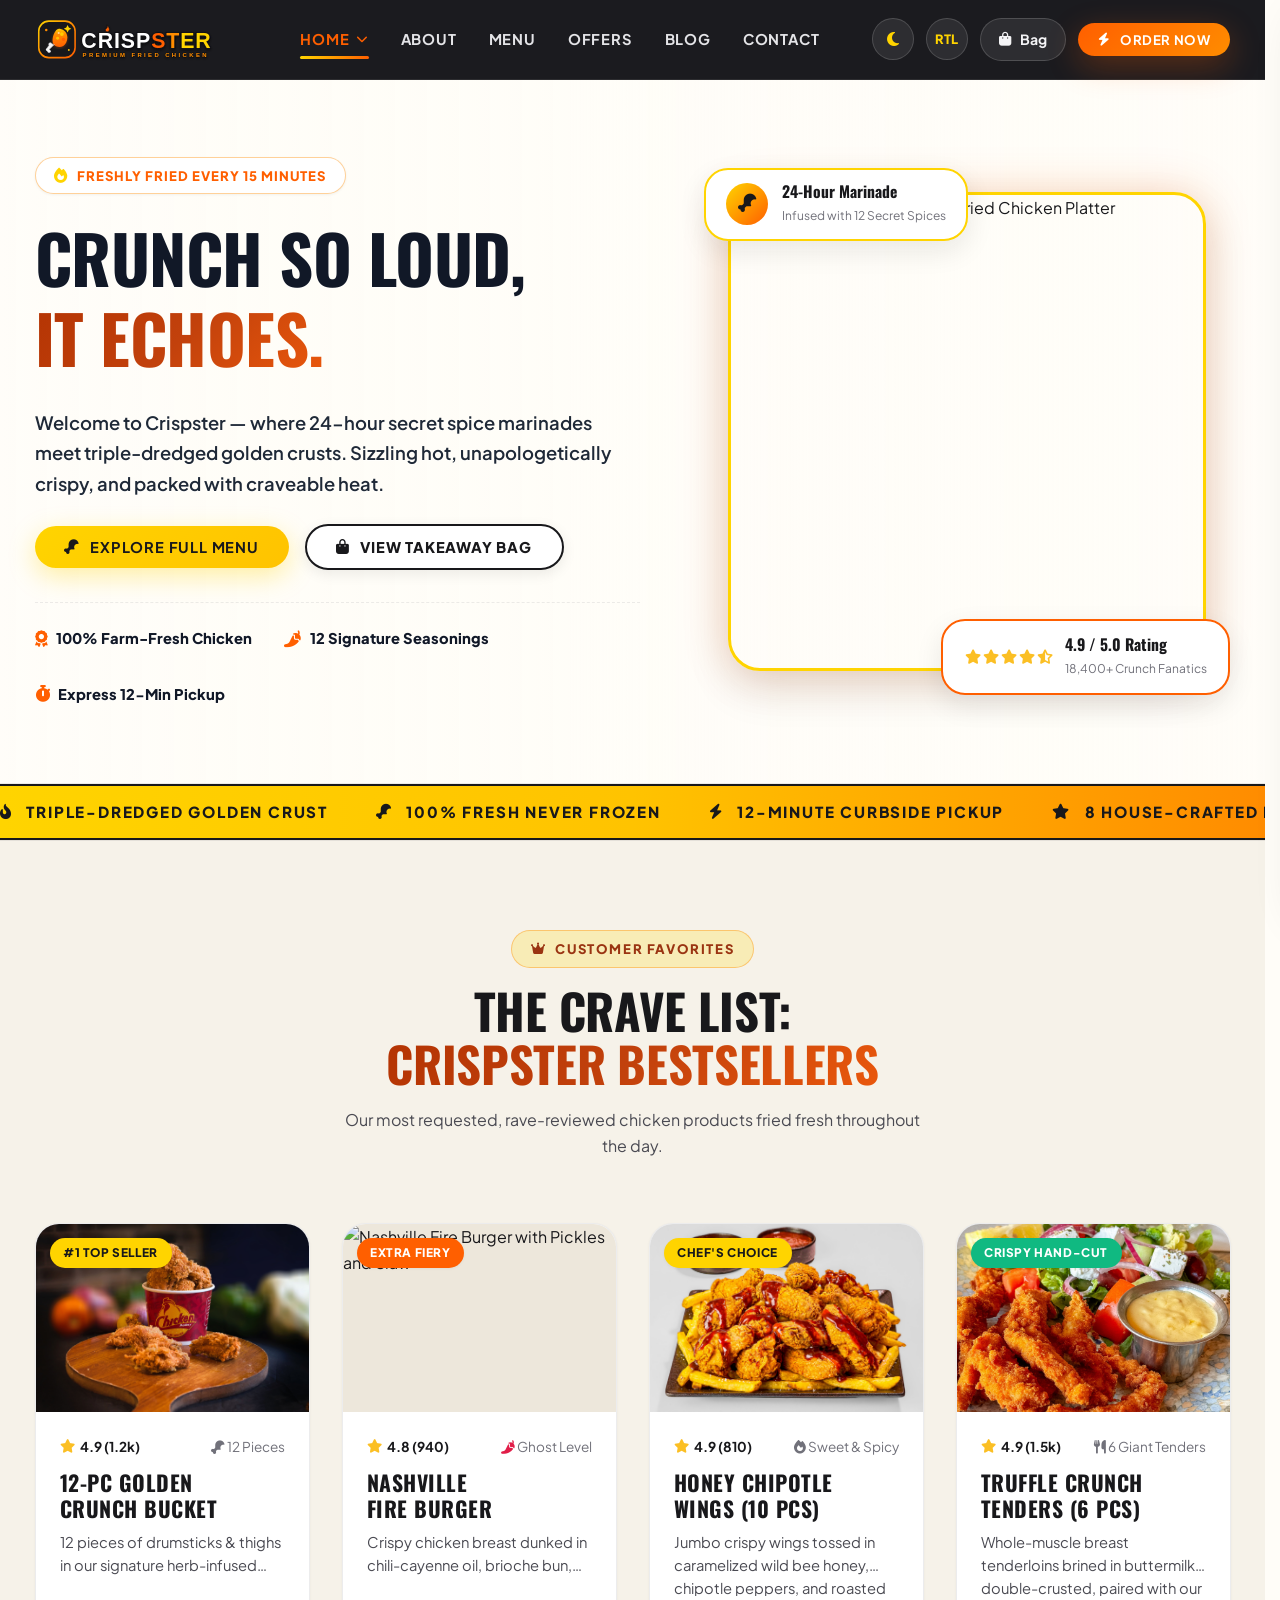
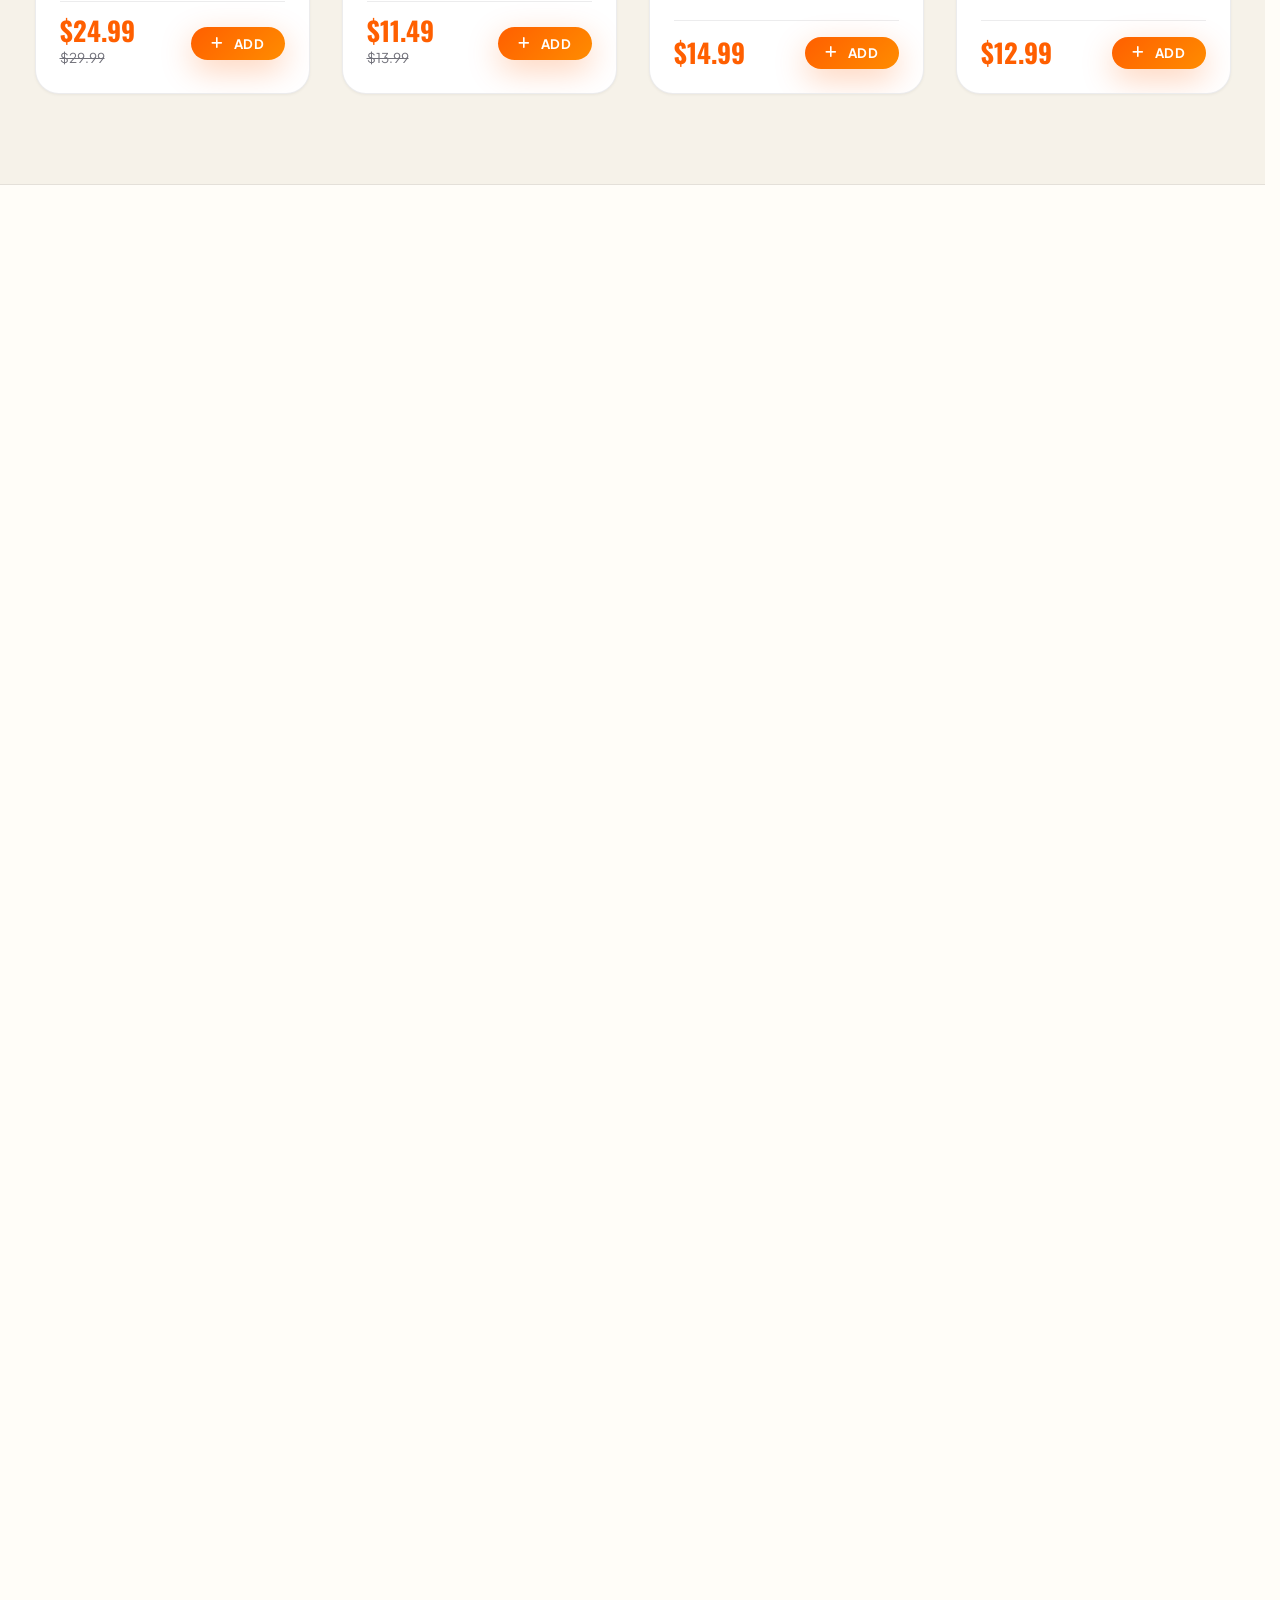
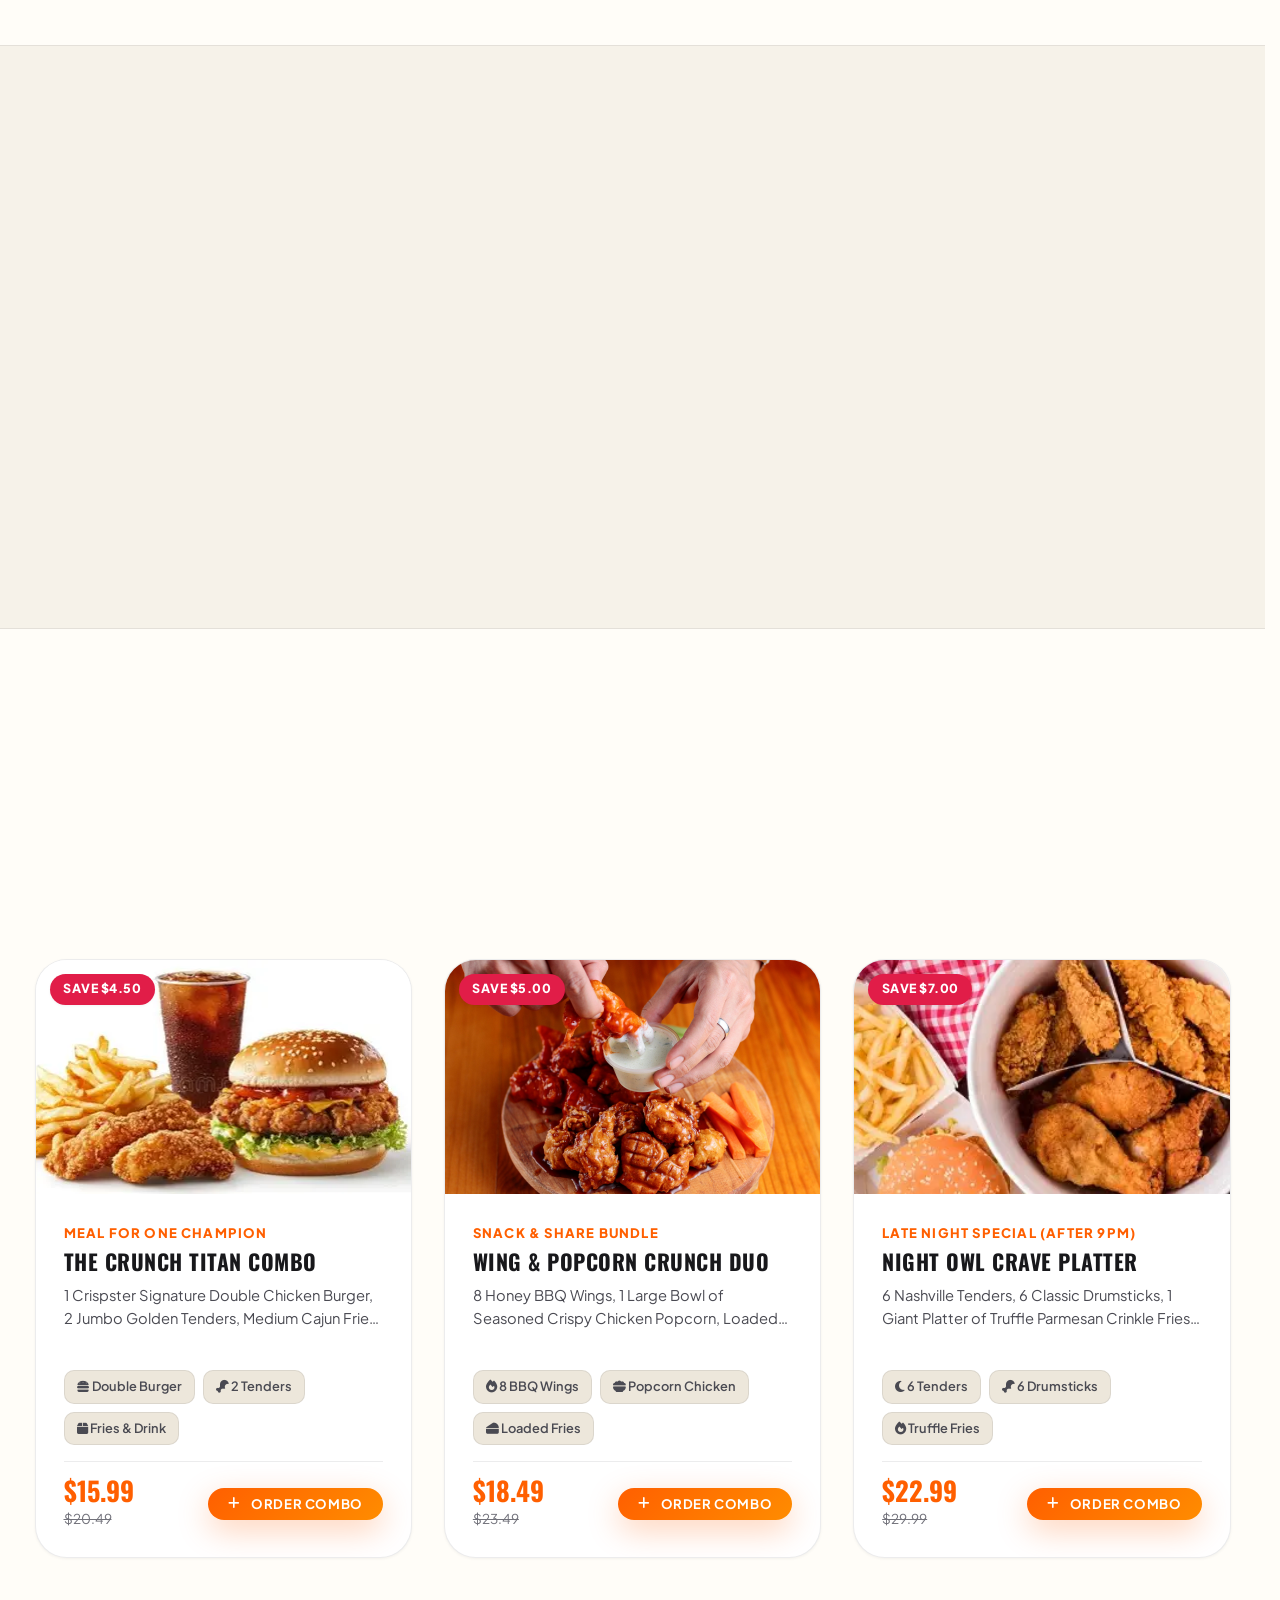
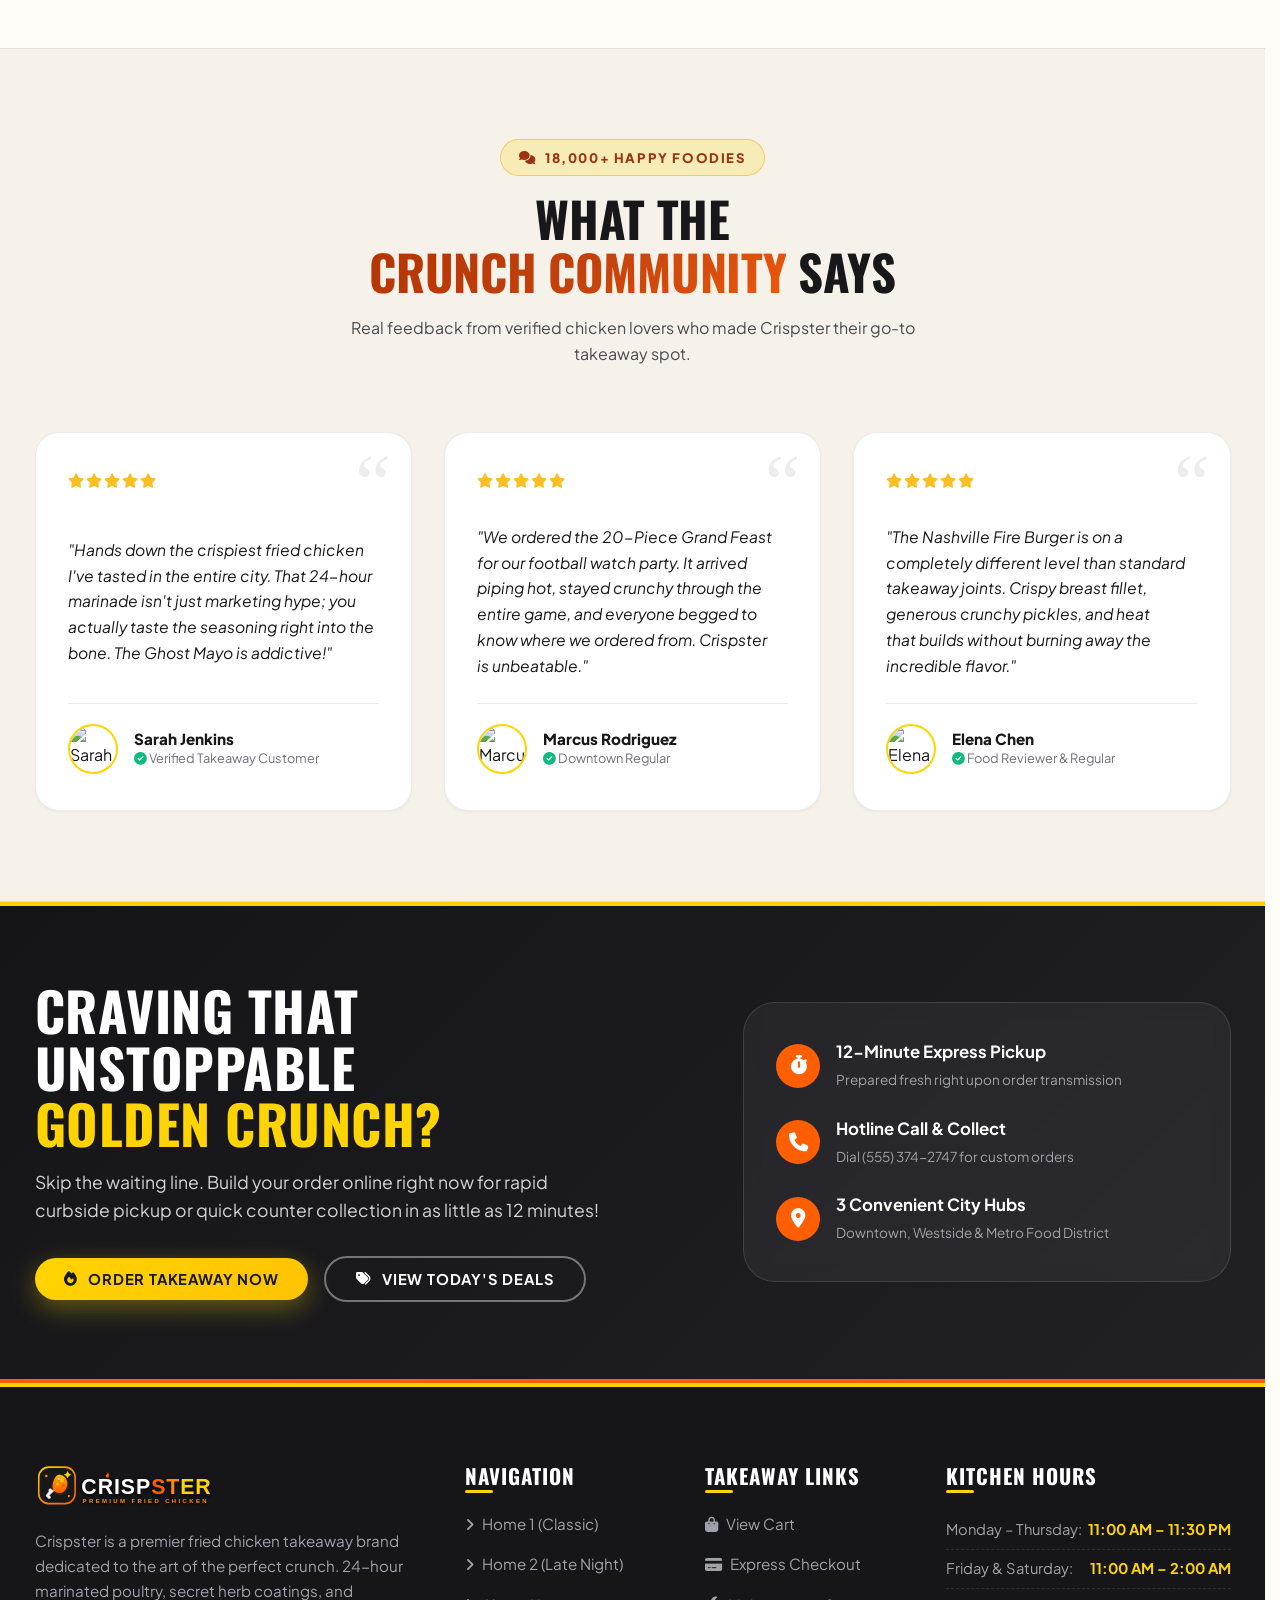
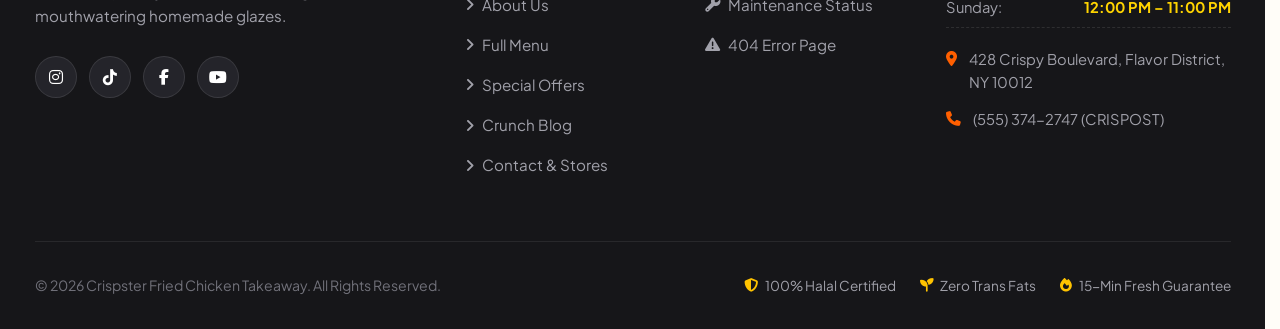
==== index.html @ 753d0028 "updated version" ====
<!DOCTYPE html>
<html lang="en" dir="ltr" data-theme="light">
<head>
  <meta charset="UTF-8">
  <meta name="viewport" content="width=device-width, initial-scale=1.0">
  <title>Crispster — Premium Fried Chicken Takeaway | Hot & Golden Crunch</title>
  <meta name="description" content="Experience the loudest crunch in town. Crispster crafts premium, farm-fresh fried chicken marinated for 24 hours, triple-dredged, and fried to golden perfection.">
  <link rel="icon" type="image/svg+xml" href="images/favicon.svg">

  <!-- Google Fonts: Plus Jakarta Sans & Oswald -->
  <link rel="preconnect" href="https://fonts.googleapis.com">
  <link rel="preconnect" href="https://fonts.gstatic.com" crossorigin>
  <link href="https://fonts.googleapis.com/css2?family=Oswald:wght@500;600;700&family=Plus+Jakarta+Sans:wght@400;500;600;700;800;900&display=swap" rel="stylesheet">

  <!-- Font Awesome 6 Icons -->
  <link rel="stylesheet" href="https://cdnjs.cloudflare.com/ajax/libs/font-awesome/6.5.1/css/all.min.css">

  <!-- Stylesheets -->
  <link rel="stylesheet" href="css/style.css">
  <link rel="stylesheet" href="css/home.css">
</head>
<body>

  <!-- ========================================================================
       GLOBAL NAVBAR (Identical across all pages)
       ======================================================================== -->
  <header class="site-header">
    <div class="container navbar">
      <!-- Logo -->
      <a href="index.html" class="nav-brand" aria-label="Crispster Homepage">
        <img src="images/logo.svg" alt="Crispster Premium Fried Chicken Logo" class="brand-logo-img">
      </a>

      <!-- Desktop Navigation Links -->
      <nav class="nav-links" aria-label="Main Navigation">
        <!-- Home Dropdown -->
        <div class="nav-item-dropdown">
          <a href="index.html" class="nav-link dropdown-toggle active" aria-expanded="false">
            <span>Home</span> <i class="fa-solid fa-chevron-down nav-dropdown-icon"></i>
          </a>
          <div class="nav-dropdown-menu">
            <a href="index.html" class="dropdown-item active">
              <div class="dropdown-item-title"><i class="fa-solid fa-drumstick-bite"></i> Home 1 (Classic Crisp)</div>
              <div class="dropdown-item-desc">Flagship takeaway &amp; family feasts</div>
            </a>
            <a href="home-2.html" class="dropdown-item">
              <div class="dropdown-item-title"><i class="fa-solid fa-fire"></i> Home 2 (Late-Night Flame)</div>
              <div class="dropdown-item-desc">After-hours craves &amp; fiery wings</div>
            </a>
          </div>
        </div>

        <a href="about.html" class="nav-link">About</a>
        <a href="menu.html" class="nav-link">Menu</a>
        <a href="offers.html" class="nav-link">Offers</a>
        <a href="blog.html" class="nav-link">Blog</a>
        <a href="contact.html" class="nav-link">Contact</a>
      </nav>

      <!-- Nav Controls: Theme, Direction, Cart icon before CTA, Order CTA -->
      <div class="nav-controls">
        <button type="button" class="btn-icon-only theme-toggle-btn" aria-label="Toggle dark/light theme" title="Toggle Theme">
          <i class="fa-solid fa-moon"></i>
        </button>

        <button type="button" class="btn-icon-only direction-toggle-btn" aria-label="Toggle RTL/LTR direction" title="Toggle Direction">
          <span style="font-weight: 800; font-size: 0.8rem;">RTL</span>
        </button>

        <a href="cart.html" class="cart-toggle-btn" aria-label="View takeaway bag">
          <i class="fa-solid fa-bag-shopping"></i>
          <span>Bag</span>
          <span class="cart-count-badge" style="display: none;">0</span>
        </a>

        <a href="checkout.html" class="btn btn-hot btn-sm nav-order-btn">
          <i class="fa-solid fa-bolt"></i> Order Now
        </a>

        <button type="button" class="mobile-menu-btn" aria-label="Open mobile menu">
          <i class="fa-solid fa-bars-staggered"></i>
        </button>
      </div>
    </div>
  </header>

  <!-- Mobile Drawer Overlay -->
  <div class="mobile-drawer-overlay"></div>

    <!-- Mobile Navigation Drawer -->
  <aside class="mobile-drawer" aria-label="Mobile Menu">
    <div class="mobile-drawer-header">
      <img src="images/logo.svg" alt="Crispster Logo" class="drawer-logo-img">
      <button type="button" class="drawer-close-btn" aria-label="Close mobile menu">
        <i class="fa-solid fa-xmark"></i>
      </button>
    </div>

    <div class="mobile-drawer-links">
      <a href="index.html" class="mobile-nav-link active">Home 1 (Classic Crisp)</a>
      <a href="home-2.html" class="mobile-nav-link">Home 2 (Late-Night Flame)</a>
      <a href="about.html" class="mobile-nav-link">About</a>
      <a href="menu.html" class="mobile-nav-link">Menu</a>
      <a href="offers.html" class="mobile-nav-link">Offers</a>
      <a href="blog.html" class="mobile-nav-link">Blog</a>
      <a href="contact.html" class="mobile-nav-link">Contact</a>
    </div>

    <div class="mobile-drawer-controls">
      <div class="drawer-icon-row">
        <button type="button" class="btn-icon-only theme-toggle-btn" aria-label="Toggle dark/light theme" title="Toggle Theme">
          <i class="fa-solid fa-moon"></i>
        </button>

        <button type="button" class="btn-icon-only direction-toggle-btn" aria-label="Toggle RTL/LTR direction" title="Toggle Direction">
          <span style="font-weight: 800; font-size: 0.8rem;">RTL</span>
        </button>

        <a href="cart.html" class="cart-toggle-btn" aria-label="View takeaway bag">
          <i class="fa-solid fa-bag-shopping"></i>
          <span>Bag</span>
          <span class="cart-count-badge" style="display: none;">0</span>
        </a>
      </div>

      <a href="checkout.html" class="btn btn-hot btn-sm nav-order-btn" style="width: 100%; justify-content: center; display: inline-flex;">
        <i class="fa-solid fa-bolt"></i> Order Now
      </a>
    </div>
  </aside>

  <!-- Takeaway Bag Drawer (Simulated Frontend Cart) -->
  <div class="cart-drawer-backdrop"></div>
  <aside class="cart-drawer" aria-label="Takeaway Bag">
    <div class="cart-drawer-header">
      <div class="cart-drawer-title">
        <i class="fa-solid fa-bag-shopping" style="color: var(--color-hot-orange);"></i>
        <span>Takeaway Bag</span>
      </div>
      <button type="button" class="cart-drawer-close" aria-label="Close bag">
        <i class="fa-solid fa-xmark"></i>
      </button>
    </div>

    <div class="cart-items-container">
      <!-- Populated dynamically via main.js -->
    </div>

    <div class="cart-drawer-footer">
      <form class="cart-promo-box">
        <input type="text" class="cart-promo-input" placeholder="Promo code (e.g. CRISP50)" aria-label="Promo Code">
        <button type="submit" class="btn btn-outline btn-sm">Apply</button>
      </form>

      <div class="cart-summary-line">
        <span>Subtotal</span>
        <span class="cart-subtotal-val">$0.00</span>
      </div>
      <div class="cart-summary-line">
        <span>Estimated Express Pickup</span>
        <span style="color: var(--color-success); font-weight: 700;">12-15 Mins</span>
      </div>
      <div class="cart-summary-line total">
        <span>Total Due</span>
        <span class="total-amount">$0.00</span>
      </div>

      <a href="checkout.html" class="btn btn-hot cart-checkout-btn">
        <i class="fa-solid fa-bag-shopping"></i> Proceed To Checkout
      </a>
    </div>
  </aside>

  <!-- ========================================================================
       MAIN PAGE CONTENT (8 Substantial Content Sections)
       ======================================================================== -->
  <main>
    <!-- SECTION 1: HERO SECTION -->
    <section class="home-hero-section">
      <div class="container hero-grid">
        <div class="hero-content reveal-on-scroll">
          <div class="hero-top-badge">
            <i class="fa-solid fa-fire"></i> Freshly Fried Every 15 Minutes
          </div>
          <h1 class="hero-headline">
            Crunch So Loud, <br>
            <span class="text-gradient-crunch">It Echoes.</span>
          </h1>
          <p class="hero-lead">
            Welcome to Crispster — where 24-hour secret spice marinades meet triple-dredged golden crusts. Sizzling hot, unapologetically crispy, and packed with craveable heat.
          </p>

          <div class="hero-cta-group">
            <a href="menu.html" class="btn btn-primary">
              <i class="fa-solid fa-drumstick-bite"></i> Explore Full Menu
            </a>
            <button type="button" class="btn btn-outline open-cart-trigger">
              <i class="fa-solid fa-bag-shopping"></i> View Takeaway Bag
            </button>
          </div>

          <div class="hero-perks-row">
            <div class="hero-perk-item">
              <i class="fa-solid fa-award"></i> 100% Farm-Fresh Chicken
            </div>
            <div class="hero-perk-item">
              <i class="fa-solid fa-pepper-hot"></i> 12 Signature Seasonings
            </div>
            <div class="hero-perk-item">
              <i class="fa-solid fa-stopwatch"></i> Express 12-Min Pickup
            </div>
          </div>
        </div>

        <div class="hero-visual-wrap reveal-on-scroll">
          <!-- Floating Badge 1 -->
          <div class="hero-floating-badge-1 animate-float">
            <div class="floating-badge-icon">
              <i class="fa-solid fa-drumstick-bite"></i>
            </div>
            <div class="floating-badge-text">
              <strong>24-Hour Marinade</strong>
              <span>Infused with 12 Secret Spices</span>
            </div>
          </div>

          <!-- Main Hero Image -->
          <div class="hero-main-img-card">
            <img src="https://images.unsplash.com/photo-1626082927389-6cd097cdc6ec?auto=format&fit=crop&w=800&q=80" 
                 alt="Crispster Signature Golden Fried Chicken Platter" 
                 loading="eager">
          </div>

          <!-- Floating Badge 2 -->
          <div class="hero-floating-badge-2 animate-float" style="animation-delay: -2s;">
            <div class="rating-stars">
              <i class="fa-solid fa-star"></i>
              <i class="fa-solid fa-star"></i>
              <i class="fa-solid fa-star"></i>
              <i class="fa-solid fa-star"></i>
              <i class="fa-solid fa-star-half-stroke"></i>
            </div>
            <div class="floating-badge-text">
              <strong>4.9 / 5.0 Rating</strong>
              <span>18,400+ Crunch Fanatics</span>
            </div>
          </div>
        </div>
      </div>
    </section>

    <!-- SECTION 2: CRUNCH TICKER / BRAND USP MARQUEE -->
    <div class="crunch-ticker-bar" aria-label="Brand Highlights Marquee">
      <div class="ticker-track">
        <span class="ticker-item"><i class="fa-solid fa-fire-flame-curved"></i> TRIPLE-DREDGED GOLDEN CRUST</span>
        <span class="ticker-item"><i class="fa-solid fa-drumstick-bite"></i> 100% FRESH NEVER FROZEN</span>
        <span class="ticker-item"><i class="fa-solid fa-bolt"></i> 12-MINUTE CURBSIDE PICKUP</span>
        <span class="ticker-item"><i class="fa-solid fa-star"></i> 8 HOUSE-CRAFTED DIPPING SAUCES</span>
        <span class="ticker-item"><i class="fa-solid fa-pepper-hot"></i> FROM MILD BUTTERMILK TO GHOST FIRE</span>
        <span class="ticker-item"><i class="fa-solid fa-fire-flame-curved"></i> TRIPLE-DREDGED GOLDEN CRUST</span>
        <span class="ticker-item"><i class="fa-solid fa-drumstick-bite"></i> 100% FRESH NEVER FROZEN</span>
        <span class="ticker-item"><i class="fa-solid fa-bolt"></i> 12-MINUTE CURBSIDE PICKUP</span>
        <span class="ticker-item"><i class="fa-solid fa-star"></i> 8 HOUSE-CRAFTED DIPPING SAUCES</span>
      </div>
    </div>

    <!-- SECTION 3: BESTSELLERS SHOWCASE -->
    <section class="section section-bg-secondary">
      <div class="container">
        <div class="section-header reveal-on-scroll">
          <div class="section-subtitle-tag">
            <i class="fa-solid fa-crown"></i> Customer Favorites
          </div>
          <h2 class="section-title">
            The Crave List: <span class="highlight-orange">Crispster Bestsellers</span>
          </h2>
          <p class="section-description">
            Our most requested, rave-reviewed chicken products fried fresh throughout the day.
          </p>
        </div>

        <div class="bestsellers-grid">
          <!-- Bestseller 1: Mega Crunch Bucket -->
          <article class="crisp-card reveal-on-scroll">
            <div class="card-img-wrap">
              <span class="card-badge yellow">#1 Top Seller</span>
              <img src="images/home 1/12-Pc Golden Crunch Bucket.jpg" 
                   alt="Crispster 12-Piece Golden Crunch Bucket">
            </div>
            <div class="card-body">
              <div class="card-meta-row">
                <span class="card-rating"><i class="fa-solid fa-star"></i> 4.9 (1.2k)</span>
                <span><i class="fa-solid fa-drumstick-bite"></i> 12 Pieces</span>
              </div>
              <h3 class="card-title">12-Pc Golden Crunch Bucket</h3>
              <p class="card-desc">
                12 pieces of drumsticks &amp; thighs in our signature herb-infused crispy crust, served with 3 signature house dips.
              </p>
              <div class="card-footer">
                <div class="card-price">
                  <span class="current-price">$24.99</span>
                  <span class="old-price">$29.99</span>
                </div>
                <button type="button" class="btn btn-hot btn-sm" 
                        data-action="add-to-cart" 
                        data-id="bs-1" 
                        data-name="12-Pc Golden Crunch Bucket" 
                        data-price="24.99" 
                        data-img="images/home 1/12-Pc Golden Crunch Bucket.jpg">
                  <i class="fa-solid fa-plus"></i> Add
                </button>
              </div>
            </div>
          </article>

          <!-- Bestseller 2: Nashville Fire Burger -->
          <article class="crisp-card reveal-on-scroll">
            <div class="card-img-wrap">
              <span class="card-badge">Extra Fiery</span>
              <img src="https://images.unsplash.com/photo-1625813506062-0aeb1d7a094b?auto=format&fit=crop&w=600&q=80" 
                   alt="Nashville Fire Burger with Pickles and Slaw">
            </div>
            <div class="card-body">
              <div class="card-meta-row">
                <span class="card-rating"><i class="fa-solid fa-star"></i> 4.8 (940)</span>
                <span><i class="fa-solid fa-pepper-hot" style="color: var(--color-spicy-red);"></i> Ghost Level</span>
              </div>
              <h3 class="card-title">Nashville Fire Burger</h3>
              <p class="card-desc">
                Crispy chicken breast dunked in chili-cayenne oil, brioche bun, vinegar pickles, creamy garlic slaw, and chipotle mayo.
              </p>
              <div class="card-footer">
                <div class="card-price">
                  <span class="current-price">$11.49</span>
                  <span class="old-price">$13.99</span>
                </div>
                <button type="button" class="btn btn-hot btn-sm" 
                        data-action="add-to-cart" 
                        data-id="bs-2" 
                        data-name="Nashville Fire Burger" 
                        data-price="11.49" 
                        data-img="https://images.unsplash.com/photo-1625813506062-0aeb1d7a094b?auto=format&fit=crop&w=300&q=80">
                  <i class="fa-solid fa-plus"></i> Add
                </button>
              </div>
            </div>
          </article>

          <!-- Bestseller 3: Honey Chipotle Wings -->
          <article class="crisp-card reveal-on-scroll">
            <div class="card-img-wrap">
              <span class="card-badge yellow">Chef's Choice</span>
              <img src="images/home 1/Honey Chipotle Wings (10 Pcs).jpg" 
                   alt="Honey Chipotle Glazed Crispy Chicken Wings">
            </div>
            <div class="card-body">
              <div class="card-meta-row">
                <span class="card-rating"><i class="fa-solid fa-star"></i> 4.9 (810)</span>
                <span><i class="fa-solid fa-fire"></i> Sweet & Spicy</span>
              </div>
              <h3 class="card-title">Honey Chipotle Wings (10 Pcs)</h3>
              <p class="card-desc">
                Jumbo crispy wings tossed in caramelized wild bee honey, chipotle peppers, and roasted toasted sesame seeds.
              </p>
              <div class="card-footer">
                <div class="card-price">
                  <span class="current-price">$14.99</span>
                </div>
                <button type="button" class="btn btn-hot btn-sm" 
                        data-action="add-to-cart" 
                        data-id="bs-3" 
                        data-name="Honey Chipotle Wings (10 Pcs)" 
                        data-price="14.99" 
                        data-img="images/home 1/Honey Chipotle Wings (10 Pcs).jpg">
                  <i class="fa-solid fa-plus"></i> Add
                </button>
              </div>
            </div>
          </article>

          <!-- Bestseller 4: Truffle Crunch Tenders -->
          <article class="crisp-card reveal-on-scroll">
            <div class="card-img-wrap">
              <span class="card-badge green">Crispy Hand-Cut</span>
              <img src="images/home 1/pexels-philippe-alamazani-508356-27497770.jpg" 
                   alt="Golden Crispy Hand-Cut Chicken Tenders with Dip">
            </div>
            <div class="card-body">
              <div class="card-meta-row">
                <span class="card-rating"><i class="fa-solid fa-star"></i> 4.9 (1.5k)</span>
                <span><i class="fa-solid fa-utensils"></i> 6 Giant Tenders</span>
              </div>
              <h3 class="card-title">Truffle Crunch Tenders (6 Pcs)</h3>
              <p class="card-desc">
                Whole-muscle breast tenderloins brined in buttermilk, double-crusted, paired with our signature black truffle ranch dip.
              </p>
              <div class="card-footer">
                <div class="card-price">
                  <span class="current-price">$12.99</span>
                </div>
                <button type="button" class="btn btn-hot btn-sm" 
                        data-action="add-to-cart" 
                        data-id="bs-4" 
                        data-name="Truffle Crunch Tenders (6 Pcs)" 
                        data-price="12.99" 
                        data-img="images/home 1/pexels-philippe-alamazani-508356-27497770.jpg">
                  <i class="fa-solid fa-plus"></i> Add
                </button>
              </div>
            </div>
          </article>
        </div>
      </div>
    </section>

    <!-- SECTION 4: SIGNATURE CHICKEN BUCKETS FEATURETTE -->
    <section class="section">
      <div class="container">
        <div class="section-header reveal-on-scroll">
          <div class="section-subtitle-tag">
            <i class="fa-solid fa-box-open"></i> Sharing & Family Feasts
          </div>
          <h2 class="section-title">
            Signature <span class="highlight-yellow">Chicken Buckets</span>
          </h2>
          <p class="section-description">
            Built for game nights, family gatherings, and hungry crews. Packed in our vented thermo-lock boxes to stay piping hot and loudly crispy.
          </p>
        </div>

        <!-- Featured Split Bucket Card: Crispster Grand Feast -->
        <div class="bucket-showcase-card reveal-on-scroll">
          <div class="bucket-card-img">
            <img src="images/home 1/Crispster Grand Feast (20 Pcs).webp" 
                 alt="Crispster Mega Family 20-Piece Feast Bucket with Sides and Sauces">
          </div>
          <div class="bucket-card-content">
            <div class="hero-top-badge" style="background: rgba(255, 212, 0, 0.2); color: #9A3412;">
              <i class="fa-solid fa-users"></i> Feeds 5–6 People
            </div>
            <h3 style="font-size: 2.2rem; margin-bottom: 0.5rem;">Crispster Grand Feast (20 Pcs)</h3>
            <p style="color: var(--text-secondary); line-height: 1.6;">
              A royal spread of 10 drumsticks and 10 thighs, hand-dredged in our secret golden batter. Includes large seasoned crinkle-cut fries, warm buttered cornbread biscuits, creamy slaw, and 4 premium dipping pots.
            </p>

            <div class="bucket-includes-list">
              <div class="bucket-includes-item"><i class="fa-solid fa-check"></i> 20 Pcs Crispy Chicken</div>
              <div class="bucket-includes-item"><i class="fa-solid fa-check"></i> 2 Large Crinkle Fries</div>
              <div class="bucket-includes-item"><i class="fa-solid fa-check"></i> 4 Gourmet House Dips</div>
              <div class="bucket-includes-item"><i class="fa-solid fa-check"></i> 1 Family House Slaw</div>
            </div>

            <div class="bucket-price-row">
              <div class="bucket-price-tag">
                $39.99 <small>$48.00</small>
              </div>
              <button type="button" class="btn btn-hot" 
                      data-action="add-to-cart" 
                      data-id="bucket-grand" 
                      data-name="Crispster Grand Feast (20 Pcs)" 
                      data-price="39.99" 
                      data-img="images/home 1/Crispster Grand Feast (20 Pcs).webp">
                <i class="fa-solid fa-bag-shopping"></i> Grab This Bucket
              </button>
            </div>
          </div>
        </div>

        <!-- 3 Bucket Tiers -->
        <div class="bucket-mini-grid">
          <!-- Bucket Tier 1 -->
          <article class="crisp-card reveal-on-scroll">
            <div class="card-img-wrap">
              <span class="card-badge yellow">Solo &amp; Duo</span>
              <img src="images/home 1/Solo Crunch Box.jpg" 
                   alt="Solo Crunch Box (4 Pcs) with Fries, Biscuit and Sauce">
            </div>
            <div class="card-body">
              <div class="card-meta-row">
                <span class="card-rating"><i class="fa-solid fa-star"></i> 4.8 (520)</span>
                <span><i class="fa-solid fa-drumstick-bite"></i> 4 Pieces</span>
              </div>
              <h3 class="card-title">Solo Crunch Box (4 Pcs)</h3>
              <p class="card-desc">4 pieces of golden chicken, regular seasoned fries, 1 biscuit, and 1 choice of sauce.</p>
              <div class="card-footer">
                <div class="card-price"><span class="current-price">$10.99</span></div>
                <button type="button" class="btn btn-hot btn-sm" 
                        data-action="add-to-cart" 
                        data-id="bucket-solo" 
                        data-name="Solo Crunch Box (4 Pcs)" 
                        data-price="10.99" 
                        data-img="images/home 1/Solo Crunch Box.jpg">
                  <i class="fa-solid fa-plus"></i> Add
                </button>
              </div>
            </div>
          </article>

          <!-- Bucket Tier 2 -->
          <article class="crisp-card reveal-on-scroll">
            <div class="card-img-wrap">
              <span class="card-badge">Party Pick</span>
              <img src="images/home 1/Duo Flame Bucket (8 Pcs).webp" 
                   alt="Duo Flame Bucket (8 Pcs) with Medium Fries and Drinks">
            </div>
            <div class="card-body">
              <div class="card-meta-row">
                <span class="card-rating"><i class="fa-solid fa-star"></i> 4.9 (890)</span>
                <span><i class="fa-solid fa-drumstick-bite"></i> 8 Pieces</span>
              </div>
              <h3 class="card-title">Duo Flame Bucket (8 Pcs)</h3>
              <p class="card-desc">8 hot &amp; spicy pieces, 2 medium fries, 2 signature drinks, and 2 chili ranch dips.</p>
              <div class="card-footer">
                <div class="card-price"><span class="current-price">$19.99</span></div>
                <button type="button" class="btn btn-hot btn-sm" 
                        data-action="add-to-cart" 
                        data-id="bucket-duo" 
                        data-name="Duo Flame Bucket (8 Pcs)" 
                        data-price="19.99" 
                        data-img="images/home 1/Duo Flame Bucket (8 Pcs).webp">
                  <i class="fa-solid fa-plus"></i> Add
                </button>
              </div>
            </div>
          </article>

          <!-- Bucket Tier 3 -->
          <article class="crisp-card reveal-on-scroll">
            <div class="card-img-wrap">
              <span class="card-badge green">Weekend Crave</span>
              <img src="images/home 1/Tender & Wing Combo Bucket.webp" 
                   alt="Tender &amp; Wing Combo Bucket with Jumbo Tenders and Glazed Wings">
            </div>
            <div class="card-body">
              <div class="card-meta-row">
                <span class="card-rating"><i class="fa-solid fa-star"></i> 4.9 (1.1k)</span>
                <span><i class="fa-solid fa-fire"></i> 20 Pieces</span>
              </div>
              <h3 class="card-title">Tender &amp; Wing Combo Bucket</h3>
              <p class="card-desc">8 Jumbo tenders + 12 glazed crispy wings, 2 large fries, and 4 signature dips.</p>
              <div class="card-footer">
                <div class="card-price"><span class="current-price">$34.99</span></div>
                <button type="button" class="btn btn-hot btn-sm" 
                        data-action="add-to-cart" 
                        data-id="bucket-combo-3" 
                        data-name="Tender &amp; Wing Combo Bucket" 
                        data-price="34.99" 
                        data-img="images/home 1/Tender & Wing Combo Bucket.webp">
                  <i class="fa-solid fa-plus"></i> Add
                </button>
              </div>
            </div>
          </article>
        </div>
      </div>
    </section>

    <!-- SECTION 5: WHY CHOOSE CRISPSTER (THE SECRET TO THE CRUNCH) -->
    <section class="section section-bg-secondary">
      <div class="container">
        <div class="section-header reveal-on-scroll">
          <div class="section-subtitle-tag">
            <i class="fa-solid fa-sparkles"></i> The Culinary Science
          </div>
          <h2 class="section-title">
            The Secret To <span class="highlight-orange">Our Crunch</span>
          </h2>
          <p class="section-description">
            We don't do soggy shortcuts. Here is why Crispster chicken hits differently every single bite.
          </p>
        </div>

        <div class="why-values-grid">
          <!-- Value 1 -->
          <div class="why-value-card reveal-on-scroll">
            <div class="why-value-icon">
              <i class="fa-solid fa-feather-pointed"></i>
            </div>
            <h3 class="why-value-title">100% Farm-Fresh Never Frozen</h3>
          </div>

          <!-- Value 2 -->
          <div class="why-value-card reveal-on-scroll">
            <div class="why-value-icon">
              <i class="fa-solid fa-clock-rotate-left"></i>
            </div>
            <h3 class="why-value-title">24-Hour Herb Buttermilk Marinade</h3>
          </div>

          <!-- Value 3 -->
          <div class="why-value-card reveal-on-scroll">
            <div class="why-value-icon">
              <i class="fa-solid fa-mortar-pestle"></i>
            </div>
            <h3 class="why-value-title">Triple-Dredged Golden Shell</h3>
          </div>

          <!-- Value 4 -->
          <div class="why-value-card reveal-on-scroll">
            <div class="why-value-icon">
              <i class="fa-solid fa-fire-flame-curved"></i>
            </div>
            <h3 class="why-value-title">Precision Flash Frying</h3>
          </div>
        </div>
      </div>
    </section>

    <!-- SECTION 6: FEATURED COMBOS & LATE NIGHT CRAVES -->
    <section class="section">
      <div class="container">
        <div class="section-header reveal-on-scroll">
          <div class="section-subtitle-tag">
            <i class="fa-solid fa-layer-group"></i> Ultimate Pairings
          </div>
          <h2 class="section-title">
            Featured <span class="highlight-yellow">Combos & Craves</span>
          </h2>
          <p class="section-description">
            Bundled meals paired with crispy seasoned fries, signature dips, and ice-cold refreshments.
          </p>
        </div>

        <div class="combos-grid">
          <!-- Combo 1 -->
          <div class="combo-card reveal-on-scroll">
            <div class="combo-img-wrap">
              <span class="combo-badge-save">Save $4.50</span>
              <img src="images/home 1/The Crunch Titan Combo.webp" 
                   alt="The Crunch Titan Combo Box">
            </div>
            <div class="combo-content">
              <div class="combo-tagline">Meal For One Champion</div>
              <h3 class="card-title">The Crunch Titan Combo</h3>
              <p class="card-desc">
                1 Crispster Signature Double Chicken Burger, 2 Jumbo Golden Tenders, Medium Cajun Fries, and a 20oz craft beverage.
              </p>
              <div class="combo-includes-chips">
                <span class="combo-chip"><i class="fa-solid fa-burger"></i> Double Burger</span>
                <span class="combo-chip"><i class="fa-solid fa-drumstick-bite"></i> 2 Tenders</span>
                <span class="combo-chip"><i class="fa-solid fa-box"></i> Fries & Drink</span>
              </div>
              <div class="card-footer">
                <div class="card-price">
                  <span class="current-price">$15.99</span>
                  <span class="old-price">$20.49</span>
                </div>
                <button type="button" class="btn btn-hot btn-sm" 
                        data-action="add-to-cart" 
                        data-id="combo-titan" 
                        data-name="The Crunch Titan Combo" 
                        data-price="15.99" 
                        data-img="images/home 1/The Crunch Titan Combo.webp">
                  <i class="fa-solid fa-plus"></i> Order Combo
                </button>
              </div>
            </div>
          </div>

          <!-- Combo 2 -->
          <div class="combo-card reveal-on-scroll">
            <div class="combo-img-wrap">
              <span class="combo-badge-save">Save $5.00</span>
              <img src="images/home 1/Wing & Popcorn Crunch Duo.jpg" 
                   alt="Popcorn Chicken and Wings Duo Pack">
            </div>
            <div class="combo-content">
              <div class="combo-tagline">Snack & Share Bundle</div>
              <h3 class="card-title">Wing & Popcorn Crunch Duo</h3>
              <p class="card-desc">
                8 Honey BBQ Wings, 1 Large Bowl of Seasoned Crispy Chicken Popcorn, Loaded Cheese Fries, and 2 Garlic Ranch dips.
              </p>
              <div class="combo-includes-chips">
                <span class="combo-chip"><i class="fa-solid fa-fire"></i> 8 BBQ Wings</span>
                <span class="combo-chip"><i class="fa-solid fa-bowl-food"></i> Popcorn Chicken</span>
                <span class="combo-chip"><i class="fa-solid fa-cheese"></i> Loaded Fries</span>
              </div>
              <div class="card-footer">
                <div class="card-price">
                  <span class="current-price">$18.49</span>
                  <span class="old-price">$23.49</span>
                </div>
                <button type="button" class="btn btn-hot btn-sm" 
                        data-action="add-to-cart" 
                        data-id="combo-wing-pop" 
                        data-name="Wing & Popcorn Crunch Duo" 
                        data-price="18.49" 
                        data-img="images/home 1/Wing & Popcorn Crunch Duo.jpg">
                  <i class="fa-solid fa-plus"></i> Order Combo
                </button>
              </div>
            </div>
          </div>

          <!-- Combo 3 -->
          <div class="combo-card reveal-on-scroll">
            <div class="combo-img-wrap">
              <span class="combo-badge-save">Save $7.00</span>
              <img src="images/home 1/Night Owl Crave Platter.webp" 
                   alt="Loaded Fries and Fried Chicken Late Night Crave Pack">
            </div>
            <div class="combo-content">
              <div class="combo-tagline">Late Night Special (After 9PM)</div>
              <h3 class="card-title">Night Owl Crave Platter</h3>
              <p class="card-desc">
                6 Nashville Tenders, 6 Classic Drumsticks, 1 Giant Platter of Truffle Parmesan Crinkle Fries, and 3 dipping sauces.
              </p>
              <div class="combo-includes-chips">
                <span class="combo-chip"><i class="fa-solid fa-moon"></i> 6 Tenders</span>
                <span class="combo-chip"><i class="fa-solid fa-drumstick-bite"></i> 6 Drumsticks</span>
                <span class="combo-chip"><i class="fa-solid fa-fire"></i> Truffle Fries</span>
              </div>
              <div class="card-footer">
                <div class="card-price">
                  <span class="current-price">$22.99</span>
                  <span class="old-price">$29.99</span>
                </div>
                <button type="button" class="btn btn-hot btn-sm" 
                        data-action="add-to-cart" 
                        data-id="combo-night-owl" 
                        data-name="Night Owl Crave Platter" 
                        data-price="22.99" 
                        data-img="images/home 1/Night Owl Crave Platter.webp">
                  <i class="fa-solid fa-plus"></i> Order Combo
                </button>
              </div>
            </div>
          </div>
        </div>
      </div>
    </section>

    <!-- SECTION 7: CUSTOMER REVIEWS & SOCIAL PROOF -->
    <section class="section section-bg-secondary">
      <div class="container">
        <div class="section-header reveal-on-scroll">
          <div class="section-subtitle-tag">
            <i class="fa-solid fa-comments"></i> 18,000+ Happy Foodies
          </div>
          <h2 class="section-title">
            What The <span class="highlight-orange">Crunch Community</span> Says
          </h2>
          <p class="section-description">
            Real feedback from verified chicken lovers who made Crispster their go-to takeaway spot.
          </p>
        </div>

        <div class="reviews-grid">
          <!-- Review 1 -->
          <div class="review-card reveal-on-scroll">
            <div class="rating-stars" style="margin-bottom: 0.5rem;">
              <i class="fa-solid fa-star"></i>
              <i class="fa-solid fa-star"></i>
              <i class="fa-solid fa-star"></i>
              <i class="fa-solid fa-star"></i>
              <i class="fa-solid fa-star"></i>
            </div>
            <p class="review-quote">
              "Hands down the crispiest fried chicken I've tasted in the entire city. That 24-hour marinade isn't just marketing hype; you actually taste the seasoning right into the bone. The Ghost Mayo is addictive!"
            </p>
            <div class="reviewer-meta">
              <img src="https://images.unsplash.com/photo-1534528741775-53994a69daeb?auto=format&fit=crop&w=120&q=80" 
                   alt="Sarah Jenkins Customer Avatar" class="reviewer-avatar">
              <div>
                <div class="reviewer-name">Sarah Jenkins</div>
                <div class="reviewer-tag"><i class="fa-solid fa-circle-check" style="color: var(--color-success);"></i> Verified Takeaway Customer</div>
              </div>
            </div>
          </div>

          <!-- Review 2 -->
          <div class="review-card reveal-on-scroll">
            <div class="rating-stars" style="margin-bottom: 0.5rem;">
              <i class="fa-solid fa-star"></i>
              <i class="fa-solid fa-star"></i>
              <i class="fa-solid fa-star"></i>
              <i class="fa-solid fa-star"></i>
              <i class="fa-solid fa-star"></i>
            </div>
            <p class="review-quote">
              "We ordered the 20-Piece Grand Feast for our football watch party. It arrived piping hot, stayed crunchy through the entire game, and everyone begged to know where we ordered from. Crispster is unbeatable."
            </p>
            <div class="reviewer-meta">
              <img src="https://images.unsplash.com/photo-1507003211169-0a1dd7228f2d?auto=format&fit=crop&w=120&q=80" 
                   alt="Marcus Rodriguez Customer Avatar" class="reviewer-avatar">
              <div>
                <div class="reviewer-name">Marcus Rodriguez</div>
                <div class="reviewer-tag"><i class="fa-solid fa-circle-check" style="color: var(--color-success);"></i> Downtown Regular</div>
              </div>
            </div>
          </div>

          <!-- Review 3 -->
          <div class="review-card reveal-on-scroll">
            <div class="rating-stars" style="margin-bottom: 0.5rem;">
              <i class="fa-solid fa-star"></i>
              <i class="fa-solid fa-star"></i>
              <i class="fa-solid fa-star"></i>
              <i class="fa-solid fa-star"></i>
              <i class="fa-solid fa-star"></i>
            </div>
            <p class="review-quote">
              "The Nashville Fire Burger is on a completely different level than standard takeaway joints. Crispy breast fillet, generous crunchy pickles, and heat that builds without burning away the incredible flavor."
            </p>
            <div class="reviewer-meta">
              <img src="https://images.unsplash.com/photo-1494790108377-be9c29b29330?auto=format&fit=crop&w=120&q=80" 
                   alt="Elena Chen Customer Avatar" class="reviewer-avatar">
              <div>
                <div class="reviewer-name">Elena Chen</div>
                <div class="reviewer-tag"><i class="fa-solid fa-circle-check" style="color: var(--color-success);"></i> Food Reviewer & Regular</div>
              </div>
            </div>
          </div>
        </div>
      </div>
    </section>

    <!-- SECTION 8: FINAL ORDER CTA BANNER -->
    <section class="cta-banner-section">
      <div class="container cta-banner-box">
        <div class="reveal-on-scroll">
          <h2 class="cta-banner-headline">
            Craving That Unstoppable <br>
            <span>Golden Crunch?</span>
          </h2>
          <p class="cta-banner-desc">
            Skip the waiting line. Build your order online right now for rapid curbside pickup or quick counter collection in as little as 12 minutes!
          </p>
          <div class="cta-banner-actions">
            <a href="menu.html" class="btn btn-primary">
              <i class="fa-solid fa-fire"></i> Order Takeaway Now
            </a>
            <a href="offers.html" class="btn btn-outline" style="border-color: rgba(255,255,255,0.4); color: #FFF;">
              <i class="fa-solid fa-tags"></i> View Today's Deals
            </a>
          </div>
        </div>

        <div class="cta-banner-perk-box reveal-on-scroll">
          <div class="cta-perk-row">
            <div class="cta-perk-icon"><i class="fa-solid fa-stopwatch"></i></div>
            <div>
              <strong style="display: block; font-size: 1.05rem;">12-Minute Express Pickup</strong>
              <span style="font-size: 0.85rem; color: #A1A1AA;">Prepared fresh right upon order transmission</span>
            </div>
          </div>

          <div class="cta-perk-row">
            <div class="cta-perk-icon"><i class="fa-solid fa-phone"></i></div>
            <div>
              <strong style="display: block; font-size: 1.05rem;">Hotline Call & Collect</strong>
              <span style="font-size: 0.85rem; color: #A1A1AA;">Dial (555) 374-2747 for custom orders</span>
            </div>
          </div>

          <div class="cta-perk-row">
            <div class="cta-perk-icon"><i class="fa-solid fa-location-dot"></i></div>
            <div>
              <strong style="display: block; font-size: 1.05rem;">3 Convenient City Hubs</strong>
              <span style="font-size: 0.85rem; color: #A1A1AA;">Downtown, Westside & Metro Food District</span>
            </div>
          </div>
        </div>
      </div>
    </section>
  </main>

  <!-- ========================================================================
       GLOBAL FOOTER (Identical across all pages)
       ======================================================================== -->
  <footer class="site-footer">
    <div class="container">
      <div class="footer-top-grid">
        <!-- Brand Info -->
        <div class="footer-brand-info">
          <a href="index.html" aria-label="Crispster Homepage">
            <img src="images/logo.svg" alt="Crispster Logo" class="footer-logo-img">
          </a>
          <p class="footer-brand-desc">
            Crispster is a premier fried chicken takeaway brand dedicated to the art of the perfect crunch. 24-hour marinated poultry, secret herb coatings, and mouthwatering homemade glazes.
          </p>
          <div class="footer-socials">
            <a href="https://www.instagram.com" target="_blank" rel="noopener noreferrer" class="social-link" aria-label="Crispster on Instagram"><i class="fa-brands fa-instagram"></i></a>
            <a href="https://www.tiktok.com" target="_blank" rel="noopener noreferrer" class="social-link" aria-label="Crispster on TikTok"><i class="fa-brands fa-tiktok"></i></a>
            <a href="https://www.facebook.com" target="_blank" rel="noopener noreferrer" class="social-link" aria-label="Crispster on Facebook"><i class="fa-brands fa-facebook-f"></i></a>
            <a href="https://www.youtube.com" target="_blank" rel="noopener noreferrer" class="social-link" aria-label="Crispster on YouTube"><i class="fa-brands fa-youtube"></i></a>
          </div>
        </div>

        <!-- Quick Links -->
        <!-- Navigation Links -->
        <div>
          <h4 class="footer-title">Navigation</h4>
          <ul class="footer-links-list">
            <li><a href="index.html" class="footer-link"><i class="fa-solid fa-angle-right"></i> Home 1 (Classic)</a></li>
            <li><a href="home-2.html" class="footer-link"><i class="fa-solid fa-angle-right"></i> Home 2 (Late Night)</a></li>
            <li><a href="about.html" class="footer-link"><i class="fa-solid fa-angle-right"></i> About Us</a></li>
            <li><a href="menu.html" class="footer-link"><i class="fa-solid fa-angle-right"></i> Full Menu</a></li>
            <li><a href="offers.html" class="footer-link"><i class="fa-solid fa-angle-right"></i> Special Offers</a></li>
            <li><a href="blog.html" class="footer-link"><i class="fa-solid fa-angle-right"></i> Crunch Blog</a></li>
            <li><a href="contact.html" class="footer-link"><i class="fa-solid fa-angle-right"></i> Contact &amp; Stores</a></li>
          </ul>
        </div>

        <!-- Takeaway Links -->
        <div>
          <h4 class="footer-title">Takeaway Links</h4>
          <ul class="footer-links-list">
            <li><a href="cart.html" class="footer-link"><i class="fa-solid fa-bag-shopping"></i> View Cart</a></li>
            <li><a href="checkout.html" class="footer-link"><i class="fa-solid fa-credit-card"></i> Express Checkout</a></li>
            <li><a href="maintenance.html" class="footer-link"><i class="fa-solid fa-wrench"></i> Maintenance Status</a></li>
            <li><a href="404.html" class="footer-link"><i class="fa-solid fa-triangle-exclamation"></i> 404 Error Page</a></li>
          </ul>
        </div>

        <!-- Store & Hours -->
        <div>
          <h4 class="footer-title">Kitchen Hours</h4>
          <div class="footer-hours-item">
            <span>Monday – Thursday:</span>
            <span>11:00 AM – 11:30 PM</span>
          </div>
          <div class="footer-hours-item">
            <span>Friday & Saturday:</span>
            <span>11:00 AM – 2:00 AM</span>
          </div>
          <div class="footer-hours-item">
            <span>Sunday:</span>
            <span>12:00 PM – 11:00 PM</span>
          </div>

          <div style="margin-top: 1.25rem;">
            <div class="footer-contact-item">
              <i class="fa-solid fa-location-dot"></i>
              <span>428 Crispy Boulevard, Flavor District, NY 10012</span>
            </div>
            <div class="footer-contact-item">
              <i class="fa-solid fa-phone"></i>
              <span>(555) 374-2747 (CRISPOST)</span>
            </div>
          </div>
        </div>
      </div>

      <!-- Bottom Bar -->
      <div class="footer-bottom-bar">
        <div>
          &copy; 2026 Crispster Fried Chicken Takeaway. All Rights Reserved.
        </div>
        <div class="footer-bottom-badges">
          <span class="footer-bottom-badge"><i class="fa-solid fa-shield-halved"></i> 100% Halal Certified</span>
          <span class="footer-bottom-badge"><i class="fa-solid fa-seedling"></i> Zero Trans Fats</span>
          <span class="footer-bottom-badge"><i class="fa-solid fa-fire"></i> 15-Min Fresh Guarantee</span>
        </div>
      </div>
    </div>
  </footer>

  <!-- Back to Top Button -->
  <button type="button" class="back-to-top" aria-label="Back to top of page">
    <i class="fa-solid fa-arrow-up"></i>
  </button>

  <!-- Core JavaScript -->
  <script src="js/main.js"></script>
</body>
</html>
---- css/style.css ----
/* ==========================================================================
   CRISPSTER — PREMIUM FRIED CHICKEN TAKEAWAY
   Master Design System, Tokens, Alignment & Spacing Framework
   ========================================================================== */

/* --------------------------------------------------------------------------
   1. CSS Custom Properties & Design Tokens
   -------------------------------------------------------------------------- */
:root {
  /* Brand Core Palette */
  --color-primary-yellow: #FFD400;
  --color-golden-yellow: #FFC300;
  --color-deep-orange: #FF8C00;
  --color-hot-orange: #FF5F00;

  /* Accent & Status */
  --color-spicy-red: #E11D48;
  --color-success: #10B981;
  --color-rating-star: #FBBF24;

  /* Typography */
  --font-sans: 'Plus Jakarta Sans', system-ui, -apple-system, BlinkMacSystemFont, 'Segoe UI', Roboto, sans-serif;
  --font-display: 'Oswald', 'Plus Jakarta Sans', Impact, sans-serif;

  /* 8pt Strict Spacing Scale */
  --space-1: 0.25rem;  /* 4px */
  --space-2: 0.5rem;   /* 8px */
  --space-3: 0.75rem;  /* 12px */
  --space-4: 1rem;     /* 16px */
  --space-5: 1.25rem;  /* 20px */
  --space-6: 1.5rem;   /* 24px */
  --space-8: 2rem;     /* 32px */
  --space-10: 2.5rem;  /* 40px */
  --space-12: 3rem;    /* 48px */
  --space-16: 4rem;    /* 64px */
  --space-20: 5rem;    /* 80px */
  --space-24: 6rem;    /* 96px */

  /* Border Radii */
  --radius-xs: 6px;
  --radius-sm: 10px;
  --radius-md: 16px;
  --radius-lg: 24px;
  --radius-xl: 32px;
  --radius-full: 9999px;

  /* Transitions */
  --transition-fast: 0.18s cubic-bezier(0.16, 1, 0.3, 1);
  --transition-normal: 0.28s cubic-bezier(0.16, 1, 0.3, 1);
  --transition-smooth: 0.45s cubic-bezier(0.16, 1, 0.3, 1);

  /* Layout Boundaries */
  --container-max: 1260px;
  --header-height: 80px;
  --header-height-scrolled: 72px;
}

/* Light Theme (Default) */
:root, [data-theme="light"] {
  --bg-primary: #FFFDF8;
  --bg-secondary: #F6F2E9;
  --bg-card: #FFFFFF;
  --bg-card-hover: #FFFDF5;
  --bg-surface: #EDE7DB;
  --bg-elevated: #FFFFFF;
  --bg-contrast: #18181B;

  --text-primary: #18181B;
  --text-secondary: #4A4A52;
  --text-muted: #71717A;
  --text-inverse: #FFFFFF;

  --border-light: rgba(24, 24, 27, 0.08);
  --border-medium: rgba(24, 24, 27, 0.14);
  --border-strong: rgba(24, 24, 27, 0.24);
  --border-brand: rgba(255, 140, 0, 0.4);

  --shadow-xs: 0 1px 3px rgba(24, 24, 27, 0.05);
  --shadow-sm: 0 4px 12px rgba(24, 24, 27, 0.06);
  --shadow-md: 0 10px 28px rgba(24, 24, 27, 0.09);
  --shadow-lg: 0 18px 44px rgba(24, 24, 27, 0.12);
  --shadow-glow: 0 10px 32px rgba(255, 95, 0, 0.28);
  --shadow-yellow: 0 8px 26px rgba(255, 212, 0, 0.35);

  --logo-text-color: #FFFFFF;
  --header-glass: rgba(18, 18, 22, 0.96);
  --badge-bg: rgba(255, 212, 0, 0.22);
  --badge-text: #9A3412;

  --hero-bg-overlay: linear-gradient(135deg, rgba(255, 253, 248, 0.68) 0%, rgba(255, 248, 235, 0.56) 60%, rgba(255, 243, 225, 0.45) 100%);
  --hero-bg-overlay-radial: radial-gradient(circle at 80% 25%, rgba(255, 140, 0, 0.14) 0%, transparent 60%), linear-gradient(135deg, rgba(255, 253, 248, 0.70) 0%, rgba(255, 248, 235, 0.58) 60%, rgba(255, 243, 225, 0.48) 100%);
}

/* Dark Theme */
[data-theme="dark"] {
  --bg-primary: #101013;
  --bg-secondary: #17171B;
  --bg-card: #1E1E24;
  --bg-card-hover: #26262D;
  --bg-surface: #272730;
  --bg-elevated: #2A2A33;
  --bg-contrast: #FFFFFF;

  --text-primary: #F4F4F6;
  --text-secondary: #C8C8D0;
  --text-muted: #9494A0;
  --text-inverse: #101013;

  --border-light: rgba(255, 255, 255, 0.08);
  --border-medium: rgba(255, 255, 255, 0.14);
  --border-strong: rgba(255, 255, 255, 0.22);
  --border-brand: rgba(255, 140, 0, 0.5);

  --shadow-xs: 0 1px 3px rgba(0, 0, 0, 0.3);
  --shadow-sm: 0 4px 14px rgba(0, 0, 0, 0.4);
  --shadow-md: 0 12px 32px rgba(0, 0, 0, 0.55);
  --shadow-lg: 0 20px 48px rgba(0, 0, 0, 0.7);
  --shadow-glow: 0 10px 36px rgba(255, 95, 0, 0.45);
  --shadow-yellow: 0 8px 28px rgba(255, 212, 0, 0.25);

  --logo-text-color: #FFFFFF;
  --header-glass: rgba(18, 18, 22, 0.96);
  --badge-bg: rgba(255, 212, 0, 0.16);
  --badge-text: #FFD400;

  --hero-bg-overlay: linear-gradient(135deg, rgba(16, 16, 19, 0.92) 0%, rgba(24, 24, 28, 0.86) 60%, rgba(16, 16, 19, 0.78) 100%);
  --hero-bg-overlay-radial: radial-gradient(circle at 80% 25%, rgba(255, 95, 0, 0.22) 0%, transparent 60%), linear-gradient(135deg, rgba(16, 16, 19, 0.92) 0%, rgba(24, 24, 28, 0.86) 60%, rgba(16, 16, 19, 0.80) 100%);
}

/* --------------------------------------------------------------------------
   2. Reset, Base & Modern Typography
   -------------------------------------------------------------------------- */
*, *::before, *::after {
  box-sizing: border-box;
  margin: 0;
  padding: 0;
}

html {
  font-size: 16px;
  scroll-behavior: smooth;
  scrollbar-gutter: stable;
  -webkit-text-size-adjust: 100%;
}

body {
  font-family: var(--font-sans);
  background-color: var(--bg-primary);
  color: var(--text-primary);
  line-height: 1.6;
  min-height: 100dvh;
  overflow-x: clip;
  transition: background-color var(--transition-normal), color var(--transition-normal);
  -webkit-font-smoothing: antialiased;
  -moz-osx-font-smoothing: grayscale;
}

img, svg, picture, video {
  display: block;
  max-width: 100%;
  height: auto;
}

a {
  color: inherit;
  text-decoration: none;
  transition: color var(--transition-fast), transform var(--transition-fast);
}

button, input, textarea, select {
  font: inherit;
  color: inherit;
  border: none;
  background: none;
  outline: none;
}

button {
  cursor: pointer;
  user-select: none;
}

ul, ol {
  list-style: none;
}

/* Modern Typography Wrapping per guidance */
h1, h2, h3, h4, h5, h6 {
  font-family: var(--font-display);
  font-weight: 700;
  line-height: 1.12;
  color: var(--text-primary);
  letter-spacing: 0.5px;
  text-transform: uppercase;
  text-wrap: balance;
}

p, blockquote, li {
  color: var(--text-secondary);
  text-wrap: pretty;
}

::selection {
  background-color: var(--color-primary-yellow);
  color: #18181B;
}

/* --------------------------------------------------------------------------
   3. Direction & RTL Support (Enhanced BiDi Punctuation & Layout Fixes)
   -------------------------------------------------------------------------- */
[dir="rtl"] {
  direction: rtl;
  text-align: right;
}

[dir="ltr"] {
  direction: ltr;
  text-align: left;
}

/* Ensure English/Latin text blocks keep punctuation (?, ., !, :, -, quotes, parentheses)
   at their natural grammatical positions at the end of sentences, while aligning text right */
[dir="rtl"] p,
[dir="rtl"] h1,
[dir="rtl"] h2,
[dir="rtl"] h3,
[dir="rtl"] h4,
[dir="rtl"] h5,
[dir="rtl"] h6,
[dir="rtl"] .section-title,
[dir="rtl"] .section-description,
[dir="rtl"] .hero-title,
[dir="rtl"] .hero-desc,
[dir="rtl"] .hero-subtitle,
[dir="rtl"] .card-title,
[dir="rtl"] .card-desc,
[dir="rtl"] .faq-header span,
[dir="rtl"] .faq-answer-text,
[dir="rtl"] .article-content,
[dir="rtl"] .article-content p,
[dir="rtl"] .article-content h2,
[dir="rtl"] .article-content h3,
[dir="rtl"] .foodie-comment-card p,
[dir="rtl"] .comment-author-name,
[dir="rtl"] .comment-post-time,
[dir="rtl"] .why-value-title,
[dir="rtl"] .footer-brand-desc,
[dir="rtl"] .footer-hours-item,
[dir="rtl"] .footer-contact-item,
[dir="rtl"] .trivia-box p,
[dir="rtl"] .trivia-box h2,
[dir="rtl"] .bucket-includes-item,
[dir="rtl"] .combo-tagline,
[dir="rtl"] .offer-tagline,
[dir="rtl"] .contact-card-desc,
[dir="rtl"] .step-card-text {
  direction: ltr;
  text-align: right;
  unicode-bidi: isolate;
}

/* Explicit FAQ accordion RTL text alignment and icon positioning */
[dir="rtl"] .faq-header {
  text-align: right;
  display: flex;
  align-items: center;
  justify-content: space-between;
}

[dir="rtl"] .faq-header span {
  direction: ltr;
  text-align: right;
  unicode-bidi: isolate;
  display: block;
  flex: 1;
}

[dir="rtl"] .faq-icon-arrow {
  margin-inline-start: 1rem;
}

[dir="rtl"] .faq-answer-text {
  direction: ltr;
  text-align: right;
  unicode-bidi: isolate;
}

/* Keep prices, numbers, ratings, badges, and phone numbers in natural sequence ($24.99, #1, 4.9 (1.2k)) */
[dir="rtl"] .card-price,
[dir="rtl"] .current-price,
[dir="rtl"] .old-price,
[dir="rtl"] .bucket-price-tag,
[dir="rtl"] .footer-contact-item span,
[dir="rtl"] .footer-hours-item span,
[dir="rtl"] .card-rating,
[dir="rtl"] .rating-stars,
[dir="rtl"] .card-badge,
[dir="rtl"] .hero-top-badge,
[dir="rtl"] .section-subtitle-tag,
[dir="rtl"] .category-count,
[dir="rtl"] .discussions-count-pill,
[dir="rtl"] .order-id-badge,
[dir="rtl"] .spice-tag,
[dir="rtl"] .cart-summary-line span:last-child {
  direction: ltr;
  unicode-bidi: isolate;
  display: inline-flex;
  align-items: center;
}

/* RTL Form controls & search inputs */
[dir="rtl"] input:not([type="checkbox"]):not([type="radio"]),
[dir="rtl"] textarea,
[dir="rtl"] select,
[dir="rtl"] .form-control {
  text-align: right;
  direction: ltr;
  unicode-bidi: plaintext;
}

[dir="rtl"] .arrow-icon,
[dir="rtl"] .fa-arrow-right,
[dir="rtl"] .fa-chevron-right,
[dir="rtl"] .btn i.fa-arrow-right,
[dir="rtl"] .btn i.fa-chevron-right {
  transform: scaleX(-1);
}

[dir="rtl"] .fa-arrow-left,
[dir="rtl"] .fa-chevron-left {
  transform: scaleX(-1);
}

[dir="rtl"] .cart-table td {
  text-align: right;
}

[dir="rtl"] .dropdown-item {
  text-align: right;
}

[dir="rtl"] .dropdown-item-title {
  justify-content: flex-start;
}

[dir="rtl"] .mobile-nav-link {
  text-align: right;
}

/* --------------------------------------------------------------------------
   4. Layout Containers & Section Rhythm
   -------------------------------------------------------------------------- */
.container {
  width: 100%;
  max-width: var(--container-max);
  margin-inline: auto;
  padding-inline: clamp(1rem, 3.5vw, 2rem);
}

.section {
  padding-block: clamp(4.5rem, 7vw, 6.5rem);
  position: relative;
}

@media (max-width: 768px) {
  .section {
    padding-block: clamp(3rem, 5vw, 4rem);
  }
}

.section-bg-secondary {
  background-color: var(--bg-secondary);
  border-block: 1px solid var(--border-light);
}

/* Disciplined Section Header with Proper Measure */
.section-header {
  text-align: center;
  max-width: 680px;
  margin-inline: auto;
  margin-block-end: clamp(2.5rem, 5vw, 4rem);
}

.section-subtitle-tag {
  display: inline-flex;
  align-items: center;
  gap: 0.5rem;
  background: var(--badge-bg);
  color: var(--badge-text);
  font-size: 0.82rem;
  font-weight: 800;
  letter-spacing: 1.6px;
  text-transform: uppercase;
  padding: 0.45rem 1.15rem;
  border-radius: var(--radius-full);
  margin-block-end: 1rem;
  border: 1px solid var(--border-brand);
}

.section-title {
  font-size: clamp(2rem, 3.8vw, 3.25rem);
  letter-spacing: -0.3px;
  margin-block-end: 1rem;
  line-height: 1.1;
}

.section-title span.highlight-yellow {
  color: #B45309;
  font-weight: 900;
}

.section-title span.highlight-orange {
  color: #C2410C;
  font-weight: 900;
}

[data-theme="dark"] .section-title span.highlight-yellow {
  color: #FFD400;
  text-shadow: 0 2px 16px rgba(255, 212, 0, 0.4);
}

[data-theme="dark"] .section-title span.highlight-orange {
  color: #FF5F00;
  text-shadow: 0 2px 16px rgba(255, 95, 0, 0.4);
}

.section-description {
  font-size: clamp(1rem, 1.2vw, 1.15rem);
  line-height: 1.65;
  color: var(--text-secondary);
  max-width: 580px;
  margin-inline: auto;
}

/* --------------------------------------------------------------------------
   5. Buttons & Controls (Refined Alignment & Hierarchy)
   -------------------------------------------------------------------------- */
.btn {
  display: inline-flex;
  align-items: center;
  justify-content: center;
  gap: 0.65rem;
  padding: 0.85rem 1.85rem;
  font-family: var(--font-sans);
  font-weight: 700;
  font-size: 0.92rem;
  border-radius: var(--radius-full);
  text-transform: uppercase;
  letter-spacing: 0.8px;
  transition: all var(--transition-normal);
  position: relative;
  overflow: hidden;
  white-space: nowrap;
  line-height: 1;
}

.btn:active {
  transform: scale(0.97);
}

.btn-primary {
  background: linear-gradient(135deg, var(--color-primary-yellow), var(--color-golden-yellow));
  color: #18181B;
  box-shadow: var(--shadow-yellow);
}

.btn-primary:hover {
  background: linear-gradient(135deg, #FFE047, var(--color-primary-yellow));
  box-shadow: 0 10px 30px rgba(255, 212, 0, 0.45);
  transform: translateY(-2px);
}

.btn-hot {
  background: linear-gradient(135deg, var(--color-hot-orange), var(--color-deep-orange));
  color: #FFFFFF;
  box-shadow: var(--shadow-glow);
}

.btn-hot:hover {
  background: linear-gradient(135deg, #FF7726, var(--color-hot-orange));
  box-shadow: 0 12px 34px rgba(255, 95, 0, 0.55);
  transform: translateY(-2px);
}

.btn-outline {
  border: 2px solid var(--border-medium);
  color: var(--text-primary);
  background: transparent;
}

.btn-outline:hover {
  border-color: var(--color-hot-orange);
  color: var(--color-hot-orange);
  background: rgba(255, 95, 0, 0.06);
  transform: translateY(-2px);
}

.btn-ghost {
  color: var(--text-primary);
  padding: 0.6rem 1rem;
}

.btn-ghost:hover {
  color: var(--color-hot-orange);
  background: rgba(255, 95, 0, 0.08);
}

.btn-sm {
  padding: 0.6rem 1.25rem;
  font-size: 0.82rem;
  letter-spacing: 0.6px;
}

.btn-icon-only {
  width: 42px;
  height: 42px;
  border-radius: var(--radius-full);
  padding: 0;
  display: inline-flex;
  align-items: center;
  justify-content: center;
  border: 1.5px solid var(--border-medium);
  background: var(--bg-card);
  color: var(--text-primary);
  transition: all var(--transition-fast);
}

.btn-icon-only:hover {
  border-color: var(--color-golden-yellow);
  color: var(--color-hot-orange);
  transform: translateY(-2px);
  box-shadow: var(--shadow-xs);
}

/* --------------------------------------------------------------------------
   5b. Global Form Controls (RTL & Light/Dark Theme Ready)
   -------------------------------------------------------------------------- */
.form-group {
  display: flex;
  flex-direction: column;
  gap: 0.45rem;
  margin-bottom: 1.25rem;
}

.form-label {
  font-weight: 700;
  font-size: 0.88rem;
  color: var(--text-primary);
  display: flex;
  align-items: center;
  gap: 0.35rem;
}

.form-label .req {
  color: var(--color-hot-orange);
}

.form-control {
  width: 100%;
  padding: 0.85rem 1.15rem;
  background: var(--bg-card);
  border: 1.5px solid var(--border-medium);
  border-radius: var(--radius-md);
  font-size: 0.95rem;
  color: var(--text-primary);
  font-family: inherit;
  transition: all var(--transition-fast);
}

.form-control:focus {
  border-color: var(--color-hot-orange);
  box-shadow: 0 0 0 3px rgba(255, 95, 0, 0.15);
  outline: none;
}

.form-row,
.form-group-row {
  display: grid;
  grid-template-columns: repeat(2, 1fr);
  gap: 1.25rem;
}

@media (max-width: 640px) {
  .form-row,
  .form-group-row {
    grid-template-columns: 1fr;
    gap: 0.85rem;
  }
  #handover-options {
    grid-template-columns: 1fr !important;
  }
}

.form-group {
  margin-block-end: 1.25rem;
  display: flex;
  flex-direction: column;
  gap: 0.4rem;
  position: relative;
}

.form-error-msg {
  font-size: 0.82rem;
  color: #EF4444;
  font-weight: 600;
  display: none;
  margin-top: 0.25rem;
  line-height: 1.4;
}

.form-control.error {
  border-color: #EF4444 !important;
  box-shadow: 0 0 0 3px rgba(239, 68, 68, 0.15) !important;
}

.form-control.valid {
  border-color: #10B981 !important;
}

/* --------------------------------------------------------------------------
   6. Navigation Bar (Exact Identical Across All Pages)
   -------------------------------------------------------------------------- */
.site-header {
  position: sticky;
  top: 0;
  left: 0;
  width: 100%;
  height: var(--header-height);
  background: var(--header-glass);
  backdrop-filter: blur(16px);
  -webkit-backdrop-filter: blur(16px);
  border-bottom: 1px solid rgba(255, 255, 255, 0.08);
  z-index: 1000;
  transition: height var(--transition-normal), box-shadow var(--transition-normal);
}

.site-header.scrolled {
  box-shadow: 0 4px 20px rgba(0, 0, 0, 0.35);
  height: var(--header-height-scrolled);
}

.navbar {
  display: flex;
  align-items: center;
  justify-content: space-between;
  height: 100%;
  gap: var(--space-6);
}

.nav-brand {
  display: flex;
  align-items: center;
  gap: var(--space-3);
  flex-shrink: 0;
}

.brand-logo-img,
.footer-logo-img,
.drawer-logo-img {
  height: 44px;
  width: auto;
  display: block;
  transition: transform var(--transition-fast);
}

.nav-brand:hover .brand-logo-img {
  transform: scale(1.03);
}

@media (max-width: 540px) {
  .brand-logo-img,
  .footer-logo-img,
  .drawer-logo-img {
    height: 38px;
  }
}

.nav-links {
  display: flex;
  align-items: center;
  gap: clamp(1.25rem, 2.5vw, 2.5rem);
}

.nav-link {
  font-weight: 700;
  font-size: 0.92rem;
  color: #E4E4E7;
  text-transform: uppercase;
  letter-spacing: 0.8px;
  position: relative;
  padding-block: 0.5rem;
  transition: color var(--transition-fast);
}

.nav-link::after {
  content: '';
  position: absolute;
  bottom: 0;
  left: 0;
  width: 0;
  height: 3px;
  background: linear-gradient(90deg, var(--color-primary-yellow), var(--color-hot-orange));
  border-radius: var(--radius-full);
  transition: width var(--transition-normal);
}

[dir="rtl"] .nav-link::after {
  left: auto;
  right: 0;
}

.nav-link:hover {
  color: var(--color-hot-orange);
}

.nav-link:hover::after,
.nav-link.active::after {
  width: 100%;
}

.nav-link.active {
  color: var(--color-hot-orange);
}

/* Nav Item Dropdown */
.nav-item-dropdown {
  position: relative;
  display: inline-flex;
  align-items: center;
}

.nav-link.dropdown-toggle {
  display: inline-flex;
  align-items: center;
  gap: 0.4rem;
}

.nav-dropdown-icon {
  font-size: 0.72rem;
  transition: transform var(--transition-fast);
}

.nav-item-dropdown:hover .nav-dropdown-icon,
.nav-item-dropdown:focus-within .nav-dropdown-icon {
  transform: rotate(180deg);
}

.nav-dropdown-menu {
  position: absolute;
  top: 100%;
  left: 0;
  min-width: 260px;
  background: var(--bg-card);
  border: 1.5px solid var(--border-medium);
  border-radius: var(--radius-md);
  padding: 0.65rem;
  box-shadow: var(--shadow-lg);
  display: flex;
  flex-direction: column;
  gap: 0.35rem;
  opacity: 0;
  visibility: hidden;
  transform: translateY(10px);
  transition: all var(--transition-fast);
  z-index: 1050;
  pointer-events: none;
}

[dir="rtl"] .nav-dropdown-menu {
  left: auto;
  right: 0;
}

.nav-item-dropdown:hover .nav-dropdown-menu,
.nav-item-dropdown:focus-within .nav-dropdown-menu {
  opacity: 1;
  visibility: visible;
  transform: translateY(0);
  pointer-events: auto;
}

.dropdown-item {
  display: flex;
  flex-direction: column;
  padding: 0.65rem 0.95rem;
  border-radius: var(--radius-sm);
  transition: background var(--transition-fast), transform var(--transition-fast);
}

.dropdown-item:hover {
  background: var(--bg-secondary);
  transform: translateX(4px);
}

[dir="rtl"] .dropdown-item:hover {
  transform: translateX(-4px);
}

.dropdown-item-title {
  font-weight: 800;
  font-size: 0.9rem;
  color: var(--text-primary);
  display: flex;
  align-items: center;
  gap: 0.5rem;
}

.dropdown-item-title i {
  color: var(--color-hot-orange);
  font-size: 0.85rem;
}

.dropdown-item-desc {
  font-size: 0.76rem;
  color: var(--text-muted);
  margin-top: 2px;
}

.nav-controls {
  display: flex;
  align-items: center;
  gap: 0.75rem;
}

.site-header .btn-icon-only {
  background: rgba(255, 255, 255, 0.08);
  border: 1.5px solid rgba(255, 255, 255, 0.16);
  color: var(--color-primary-yellow);
}

.site-header .btn-icon-only:hover {
  background: rgba(255, 255, 255, 0.16);
  border-color: var(--color-golden-yellow);
  color: var(--color-hot-orange);
}

.cart-toggle-btn {
  position: relative;
  display: inline-flex;
  align-items: center;
  justify-content: center;
  background: rgba(255, 255, 255, 0.08);
  border: 1.5px solid rgba(255, 255, 255, 0.16);
  color: #F4F4F6;
  padding: 0.6rem 1.15rem;
  border-radius: var(--radius-full);
  font-weight: 700;
  font-size: 0.88rem;
  gap: 0.55rem;
  transition: all var(--transition-fast);
}

.cart-toggle-btn:hover {
  border-color: var(--color-golden-yellow);
  background: rgba(255, 255, 255, 0.16);
  color: var(--color-primary-yellow);
  transform: translateY(-1px);
}

.cart-count-badge {
  background: var(--color-hot-orange);
  color: #FFFFFF;
  font-size: 0.75rem;
  font-weight: 800;
  min-width: 20px;
  height: 20px;
  border-radius: var(--radius-full);
  display: inline-flex;
  align-items: center;
  justify-content: center;
  padding: 0 4px;
}

.mobile-menu-btn {
  display: none;
  font-size: 1.35rem;
  background: none;
  border: none;
  color: #F4F4F6;
  padding: 0.5rem;
}

@media (max-width: 1024px) {
  .nav-links {
    display: none;
  }
  .site-header .nav-controls .nav-order-btn,
  .site-header .nav-controls .theme-toggle-btn,
  .site-header .nav-controls .direction-toggle-btn,
  .site-header .nav-controls .cart-toggle-btn {
    display: none;
  }
  .mobile-menu-btn {
    display: flex;
    align-items: center;
    justify-content: center;
  }
}

/* --------------------------------------------------------------------------
   7. Mobile Navigation Drawer
   -------------------------------------------------------------------------- */
.mobile-drawer-overlay {
  position: fixed;
  inset: 0;
  background: rgba(0, 0, 0, 0.65);
  backdrop-filter: blur(6px);
  z-index: 1998;
  opacity: 0;
  pointer-events: none;
  transition: opacity var(--transition-normal);
}

.mobile-drawer-overlay.active {
  opacity: 1;
  pointer-events: auto;
}

.mobile-drawer {
  position: fixed;
  top: 0;
  right: -340px;
  width: 320px;
  max-width: 88vw;
  height: 100dvh;
  background: #161619;
  border-left: 1px solid rgba(255, 255, 255, 0.1);
  color: #F4F4F6;
  z-index: 1999;
  padding: 2rem 1.75rem;
  display: flex;
  flex-direction: column;
  justify-content: space-between;
  transition: transform var(--transition-smooth);
}

[dir="rtl"] .mobile-drawer {
  right: auto;
  left: -340px;
  border-left: none;
  border-right: 1px solid rgba(255, 255, 255, 0.1);
}

.mobile-drawer.open {
  transform: translateX(-340px);
}

[dir="rtl"] .mobile-drawer.open {
  transform: translateX(340px);
}

.mobile-drawer-header {
  display: flex;
  align-items: center;
  justify-content: space-between;
  margin-block-end: 2rem;
  padding-block-end: 1rem;
  border-bottom: 1px solid rgba(255, 255, 255, 0.1);
}

.drawer-close-btn {
  width: 38px;
  height: 38px;
  border-radius: var(--radius-full);
  display: flex;
  align-items: center;
  justify-content: center;
  background: rgba(255, 255, 255, 0.08);
  border: 1px solid rgba(255, 255, 255, 0.15);
  color: #F4F4F6;
  font-size: 1.15rem;
}

.mobile-drawer-links {
  display: flex;
  flex-direction: column;
  gap: 1.25rem;
}

.mobile-nav-link {
  font-family: var(--font-display);
  font-size: 1.5rem;
  font-weight: 700;
  color: #F4F4F6;
  display: flex;
  align-items: center;
  justify-content: space-between;
  padding-block: 0.6rem;
  border-bottom: 1px dashed rgba(255, 255, 255, 0.1);
}

.mobile-nav-link.active {
  color: var(--color-hot-orange);
}

.mobile-drawer-footer,
.mobile-drawer-controls {
  padding-block-start: 1.5rem;
  border-top: 1px solid rgba(255, 255, 255, 0.1);
  display: flex;
  flex-direction: column;
  gap: 1rem;
}

.drawer-icon-row {
  display: flex;
  align-items: center;
  gap: 0.75rem;
}

.drawer-icon-row .btn-icon-only {
  width: 44px;
  height: 44px;
  border-radius: var(--radius-full);
  display: inline-flex;
  align-items: center;
  justify-content: center;
  background: rgba(255, 255, 255, 0.08);
  border: 1.5px solid rgba(255, 255, 255, 0.16);
  color: var(--color-primary-yellow);
  font-size: 1rem;
  cursor: pointer;
  transition: all var(--transition-fast);
}

.drawer-icon-row .btn-icon-only:hover {
  background: rgba(255, 255, 255, 0.16);
  border-color: var(--color-golden-yellow);
  color: var(--color-hot-orange);
}

.drawer-icon-row .cart-toggle-btn {
  display: inline-flex;
  flex: 1;
  padding: 0.65rem 1rem;
}

/* --------------------------------------------------------------------------
   8. Marquee / Crunchy Slogan Ticker
   -------------------------------------------------------------------------- */
.crunch-ticker-bar {
  background: linear-gradient(90deg, var(--color-primary-yellow), var(--color-golden-yellow), var(--color-deep-orange));
  color: #18181B;
  overflow: hidden;
  white-space: nowrap;
  padding-block: 0.85rem;
  font-weight: 900;
  font-size: 0.95rem;
  letter-spacing: 1.8px;
  text-transform: uppercase;
  border-block: 2.5px solid #18181B;
  display: flex;
  user-select: none;
}

.ticker-track {
  display: flex;
  gap: 3rem;
  animation: tickerScroll 26s linear infinite;
  flex-shrink: 0;
}

@keyframes tickerScroll {
  0% { transform: translateX(0); }
  100% { transform: translateX(-100%); }
}

[dir="rtl"] .ticker-track {
  animation-direction: reverse;
}

.ticker-item {
  display: inline-flex;
  align-items: center;
  gap: 0.85rem;
}

/* --------------------------------------------------------------------------
   9. Strict Subgrid Product Cards & Alignment
   -------------------------------------------------------------------------- */
.crisp-card {
  background: var(--bg-card);
  border: 1.5px solid var(--border-light);
  border-radius: var(--radius-lg);
  overflow: hidden;
  transition: transform var(--transition-normal), border-color var(--transition-normal), box-shadow var(--transition-normal);
  box-shadow: var(--shadow-xs);
  display: flex;
  flex-direction: column;
  position: relative;
  height: 100%;
}

.crisp-card:hover {
  transform: translateY(-6px);
  border-color: var(--border-brand);
  box-shadow: var(--shadow-md);
}

.card-img-wrap {
  position: relative;
  overflow: hidden;
  aspect-ratio: 16 / 11;
  background-color: var(--bg-surface);
}

.card-img-wrap img {
  width: 100%;
  height: 100%;
  object-fit: cover;
  transition: transform var(--transition-smooth);
}

.crisp-card:hover .card-img-wrap img {
  transform: scale(1.08);
}

.card-badge {
  position: absolute;
  top: 14px;
  left: 14px;
  background: var(--color-hot-orange);
  color: #FFFFFF;
  font-size: 0.74rem;
  font-weight: 800;
  text-transform: uppercase;
  letter-spacing: 0.6px;
  padding: 0.35rem 0.85rem;
  border-radius: var(--radius-full);
  box-shadow: var(--shadow-xs);
  z-index: 2;
}

[dir="rtl"] .card-badge {
  left: auto;
  right: 14px;
}

.card-badge.yellow {
  background: var(--color-primary-yellow);
  color: #18181B;
}

.card-badge.green {
  background: var(--color-success);
  color: #FFFFFF;
}

.card-body {
  padding: 1.5rem;
  display: flex;
  flex-direction: column;
  flex-grow: 1;
}

.card-meta-row {
  display: flex;
  align-items: center;
  justify-content: space-between;
  gap: 0.5rem;
  margin-block-end: 0.75rem;
  font-size: 0.85rem;
  color: var(--text-muted);
}

.card-rating {
  display: flex;
  align-items: center;
  gap: 0.35rem;
  font-weight: 700;
  color: var(--text-primary);
}

.card-rating i {
  color: var(--color-rating-star);
}

.card-title {
  font-size: 1.35rem;
  margin-block-end: 0.6rem;
  line-height: 1.2;
  transition: color var(--transition-fast);
}

.crisp-card:hover .card-title {
  color: var(--color-hot-orange);
}

.card-desc {
  font-size: 0.92rem;
  line-height: 1.55;
  color: var(--text-secondary);
  margin-block-end: 1.5rem;
  flex-grow: 1;
  display: -webkit-box;
  -webkit-line-clamp: 2;
  -webkit-box-orient: vertical;
  line-clamp: 2;
  overflow: clip;
}

/* Strict Footer Alignment */
.card-footer {
  display: flex;
  align-items: center;
  justify-content: space-between;
  margin-top: auto;
  padding-block-start: 1rem;
  border-top: 1px solid var(--border-light);
  gap: 0.75rem;
}

.card-price {
  display: flex;
  flex-direction: column;
  justify-content: center;
}

.card-price .current-price {
  font-family: var(--font-display);
  font-size: 1.65rem;
  font-weight: 700;
  color: var(--color-hot-orange);
  line-height: 1;
}

.card-price .old-price {
  font-size: 0.85rem;
  color: var(--text-muted);
  text-decoration: line-through;
  margin-top: 3px;
}

/* --------------------------------------------------------------------------
   10. Global Footer (Identical Across All Pages)
   -------------------------------------------------------------------------- */
.site-footer {
  background: #131316;
  color: #D4D4D8;
  border-top: 4px solid var(--color-primary-yellow);
  padding-block-start: clamp(4rem, 6vw, 5.5rem);
  position: relative;
  overflow: hidden;
}

[data-theme="light"] .site-footer {
  background: #161619;
  color: #E4E4E7;
}

.footer-top-grid {
  display: grid;
  grid-template-columns: 2fr 1fr 1fr 1.5fr;
  gap: clamp(2rem, 4vw, 3.5rem);
  margin-block-end: clamp(3rem, 5vw, 4.5rem);
}

@media (max-width: 1024px) {
  .footer-top-grid {
    grid-template-columns: 1fr 1fr;
  }
}

@media (max-width: 640px) {
  .footer-top-grid {
    grid-template-columns: 1fr;
  }
}

.footer-brand-info {
  display: flex;
  flex-direction: column;
  gap: 1.25rem;
}

.footer-logo-img {
  height: 44px;
  width: auto;
}

.footer-brand-desc {
  font-size: 0.95rem;
  line-height: 1.65;
  color: #A1A1AA;
}

.footer-socials {
  display: flex;
  gap: 0.75rem;
  margin-block-start: 0.5rem;
}

.social-link {
  width: 42px;
  height: 42px;
  border-radius: var(--radius-full);
  background: #24242A;
  color: #FFFFFF;
  display: inline-flex;
  align-items: center;
  justify-content: center;
  transition: all var(--transition-fast);
  border: 1px solid rgba(255, 255, 255, 0.1);
}

.social-link:hover {
  background: var(--color-hot-orange);
  color: #FFFFFF;
  transform: translateY(-3px);
  border-color: var(--color-hot-orange);
}

.footer-title {
  font-family: var(--font-display);
  font-size: 1.3rem;
  color: #FFFFFF;
  margin-block-end: 1.5rem;
  letter-spacing: 1px;
  position: relative;
  display: inline-block;
}

.footer-title::after {
  content: '';
  position: absolute;
  bottom: -6px;
  left: 0;
  width: 28px;
  height: 3px;
  background: var(--color-primary-yellow);
  border-radius: var(--radius-full);
}

[dir="rtl"] .footer-title::after {
  left: auto;
  right: 0;
}

.footer-links-list {
  display: flex;
  flex-direction: column;
  gap: 0.9rem;
}

.footer-link {
  color: #A1A1AA;
  font-size: 0.95rem;
  transition: all var(--transition-fast);
  display: inline-flex;
  align-items: center;
  gap: 0.5rem;
}

.footer-link:hover {
  color: var(--color-primary-yellow);
  transform: translateX(4px);
}

[dir="rtl"] .footer-link:hover {
  transform: translateX(-4px);
}

.footer-hours-item {
  display: flex;
  justify-content: space-between;
  font-size: 0.92rem;
  padding-block: 0.45rem;
  border-bottom: 1px dashed rgba(255, 255, 255, 0.1);
}

.footer-hours-item span:first-child {
  color: #A1A1AA;
}

.footer-hours-item span:last-child {
  color: var(--color-primary-yellow);
  font-weight: 700;
}

.footer-contact-item {
  display: flex;
  align-items: flex-start;
  gap: 0.75rem;
  font-size: 0.92rem;
  color: #A1A1AA;
  margin-block-end: 0.85rem;
}

.footer-contact-item i {
  color: var(--color-hot-orange);
  margin-block-start: 4px;
}

.footer-bottom-bar {
  border-top: 1px solid rgba(255, 255, 255, 0.08);
  padding-block: 2rem;
  display: flex;
  align-items: center;
  justify-content: space-between;
  font-size: 0.88rem;
  color: #71717A;
  gap: 1.5rem;
}

@media (max-width: 768px) {
  .footer-bottom-bar {
    flex-direction: column;
    text-align: center;
  }
}

.footer-bottom-badges {
  display: flex;
  align-items: center;
  gap: 1.5rem;
  flex-wrap: wrap;
}

.footer-bottom-badge {
  display: flex;
  align-items: center;
  gap: 0.4rem;
  color: #A1A1AA;
  font-size: 0.85rem;
}

.footer-bottom-badge i {
  color: var(--color-golden-yellow);
}

/* --------------------------------------------------------------------------
   11. Interactive Takeaway Bag Drawer
   -------------------------------------------------------------------------- */
.cart-drawer-backdrop {
  position: fixed;
  inset: 0;
  background: rgba(0, 0, 0, 0.65);
  backdrop-filter: blur(5px);
  z-index: 2000;
  opacity: 0;
  pointer-events: none;
  transition: opacity var(--transition-normal);
}

.cart-drawer-backdrop.active {
  opacity: 1;
  pointer-events: auto;
}

.cart-drawer {
  position: fixed;
  top: 0;
  right: -440px;
  width: 420px;
  max-width: 92vw;
  height: 100dvh;
  background: var(--bg-card);
  z-index: 2001;
  box-shadow: var(--shadow-lg);
  border-left: 1px solid var(--border-medium);
  display: flex;
  flex-direction: column;
  transition: transform var(--transition-smooth);
}

[dir="rtl"] .cart-drawer {
  right: auto;
  left: -440px;
  border-left: none;
  border-right: 1px solid var(--border-medium);
}

.cart-drawer.open {
  transform: translateX(-440px);
}

[dir="rtl"] .cart-drawer.open {
  transform: translateX(440px);
}

.cart-drawer-header {
  padding: 1.5rem;
  display: flex;
  align-items: center;
  justify-content: space-between;
  border-bottom: 1px solid var(--border-light);
  background: var(--bg-secondary);
}

.cart-drawer-title {
  font-family: var(--font-display);
  font-size: 1.45rem;
  display: flex;
  align-items: center;
  gap: 0.65rem;
}

.cart-drawer-close {
  width: 38px;
  height: 38px;
  border-radius: var(--radius-full);
  display: flex;
  align-items: center;
  justify-content: center;
  background: var(--bg-card);
  color: var(--text-primary);
  font-size: 1.15rem;
  border: 1px solid var(--border-light);
}

.cart-items-container {
  flex-grow: 1;
  overflow-y: auto;
  padding: 1.5rem;
  display: flex;
  flex-direction: column;
  gap: 1rem;
}

.cart-empty-state {
  text-align: center;
  padding: 4rem 1.5rem;
  display: flex;
  flex-direction: column;
  align-items: center;
  gap: 1rem;
  color: var(--text-muted);
}

.cart-empty-state i {
  font-size: 3.5rem;
  color: var(--color-golden-yellow);
}

.cart-item-row {
  display: flex;
  gap: 1rem;
  padding: 0.95rem;
  background: var(--bg-secondary);
  border-radius: var(--radius-md);
  border: 1px solid var(--border-light);
  position: relative;
}

.cart-item-img {
  width: 72px;
  height: 72px;
  border-radius: var(--radius-sm);
  object-fit: cover;
  flex-shrink: 0;
}

.cart-item-details {
  flex-grow: 1;
  display: flex;
  flex-direction: column;
  justify-content: space-between;
}

.cart-item-name {
  font-weight: 700;
  font-size: 0.95rem;
  color: var(--text-primary);
  padding-right: 1.5rem;
}

[dir="rtl"] .cart-item-name {
  padding-right: 0;
  padding-left: 1.5rem;
}

.cart-item-price {
  color: var(--color-hot-orange);
  font-weight: 800;
  font-size: 1.05rem;
}

.cart-item-controls {
  display: flex;
  align-items: center;
  gap: 0.65rem;
  margin-block-start: 0.5rem;
}

.cart-qty-btn {
  width: 26px;
  height: 26px;
  border-radius: var(--radius-xs);
  background: var(--bg-card);
  border: 1px solid var(--border-medium);
  display: flex;
  align-items: center;
  justify-content: center;
  font-size: 0.8rem;
}

.cart-qty-val {
  font-weight: 700;
  font-size: 0.92rem;
  min-width: 20px;
  text-align: center;
}

.cart-item-remove {
  position: absolute;
  top: 10px;
  right: 10px;
  color: var(--text-muted);
  font-size: 0.9rem;
  padding: 4px;
}

[dir="rtl"] .cart-item-remove {
  right: auto;
  left: 10px;
}

.cart-item-remove:hover {
  color: var(--color-spicy-red);
}

.cart-drawer-footer {
  padding: 1.5rem;
  border-top: 1px solid var(--border-light);
  background: var(--bg-card);
  display: flex;
  flex-direction: column;
  gap: 1rem;
}

.cart-summary-line {
  display: flex;
  justify-content: space-between;
  font-size: 0.95rem;
  color: var(--text-secondary);
}

.cart-summary-line.total {
  font-family: var(--font-display);
  font-size: 1.45rem;
  font-weight: 700;
  color: var(--text-primary);
  padding-block-start: 0.75rem;
  border-top: 1px dashed var(--border-light);
}

.cart-summary-line.total .total-amount {
  color: var(--color-hot-orange);
}

.cart-promo-box {
  display: flex;
  gap: 0.5rem;
}

.cart-promo-input {
  flex-grow: 1;
  background: var(--bg-secondary);
  border: 1.5px solid var(--border-medium);
  padding: 0.65rem 0.95rem;
  border-radius: var(--radius-sm);
  font-size: 0.88rem;
  text-transform: uppercase;
}

.cart-promo-input:focus {
  border-color: var(--color-hot-orange);
}

.cart-checkout-btn {
  width: 100%;
}

.cart-demo-notice {
  font-size: 0.76rem;
  color: var(--text-muted);
  text-align: center;
}

/* --------------------------------------------------------------------------
   12. Toast Notification System
   -------------------------------------------------------------------------- */
.toast-container {
  position: fixed;
  bottom: 24px;
  right: 24px;
  display: flex;
  flex-direction: column;
  gap: 0.75rem;
  z-index: 9999;
  pointer-events: none;
}

[dir="rtl"] .toast-container {
  right: auto;
  left: 24px;
}

.toast {
  pointer-events: auto;
  background: var(--bg-card);
  color: var(--text-primary);
  border-left: 4px solid var(--color-hot-orange);
  padding: 0.9rem 1.35rem;
  border-radius: var(--radius-md);
  box-shadow: var(--shadow-lg);
  display: flex;
  align-items: center;
  gap: 0.95rem;
  min-width: 290px;
  max-width: 390px;
  border-top: 1px solid var(--border-light);
  border-right: 1px solid var(--border-light);
  border-bottom: 1px solid var(--border-light);
  transform: translateY(20px);
  opacity: 0;
  transition: all var(--transition-normal);
}

[dir="rtl"] .toast {
  border-left: 1px solid var(--border-light);
  border-right: 4px solid var(--color-hot-orange);
}

.toast.show {
  transform: translateY(0);
  opacity: 1;
}

.toast-icon {
  font-size: 1.3rem;
  color: var(--color-hot-orange);
}

.toast-content {
  flex-grow: 1;
}

.toast-title {
  font-weight: 700;
  font-size: 0.92rem;
}

.toast-message {
  font-size: 0.84rem;
  color: var(--text-secondary);
}

/* --------------------------------------------------------------------------
   13. Back to Top Button
   -------------------------------------------------------------------------- */
.back-to-top {
  position: fixed;
  bottom: 28px;
  right: 28px;
  width: 48px;
  height: 48px;
  border-radius: var(--radius-full);
  background: var(--color-primary-yellow);
  color: #18181B;
  box-shadow: var(--shadow-md);
  display: flex;
  align-items: center;
  justify-content: center;
  font-size: 1.25rem;
  z-index: 900;
  opacity: 0;
  visibility: hidden;
  transform: translateY(15px);
  transition: all var(--transition-normal);
  border: 2px solid #18181B;
}

[dir="rtl"] .back-to-top {
  right: auto;
  left: 28px;
}

.back-to-top.visible {
  opacity: 1;
  visibility: visible;
  transform: translateY(0);
}

.back-to-top:hover {
  background: var(--color-hot-orange);
  color: #FFFFFF;
  transform: translateY(-4px);
}

/* --------------------------------------------------------------------------
   14. Demo Checkout Modal
   -------------------------------------------------------------------------- */
.demo-modal-overlay {
  position: fixed;
  inset: 0;
  background: rgba(0, 0, 0, 0.7);
  backdrop-filter: blur(6px);
  z-index: 3000;
  display: flex;
  align-items: center;
  justify-content: center;
  padding: 1.5rem;
  opacity: 0;
  pointer-events: none;
  transition: opacity var(--transition-normal);
}

.demo-modal-overlay.active {
  opacity: 1;
  pointer-events: auto;
}

.demo-modal {
  background: var(--bg-card);
  border-radius: var(--radius-xl);
  border: 2px solid var(--color-primary-yellow);
  max-width: 490px;
  width: 100%;
  padding: 2.75rem 2.25rem;
  text-align: center;
  box-shadow: var(--shadow-lg);
  position: relative;
  transform: scale(0.95);
  transition: transform var(--transition-normal);
}

.demo-modal-overlay.active .demo-modal {
  transform: scale(1);
}

.modal-icon-badge {
  width: 74px;
  height: 74px;
  border-radius: var(--radius-full);
  background: linear-gradient(135deg, var(--color-primary-yellow), var(--color-hot-orange));
  color: #18181B;
  display: inline-flex;
  align-items: center;
  justify-content: center;
  font-size: 2.1rem;
  margin-block-end: 1.5rem;
  box-shadow: var(--shadow-yellow);
}

.modal-title {
  font-size: 1.85rem;
  margin-block-end: 0.75rem;
}

.modal-desc {
  font-size: 0.95rem;
  color: var(--text-secondary);
  margin-block-end: 1.5rem;
  line-height: 1.6;
}

.modal-receipt-box {
  background: var(--bg-secondary);
  border-radius: var(--radius-md);
  padding: 1.35rem;
  text-align: left;
  margin-block-end: 1.5rem;
  font-size: 0.88rem;
  border: 1px dashed var(--border-medium);
}

[dir="rtl"] .modal-receipt-box {
  text-align: right;
}

.receipt-row {
  display: flex;
  justify-content: space-between;
  margin-block-end: 0.5rem;
}

.receipt-row.total {
  font-weight: 800;
  font-size: 1.1rem;
  color: var(--color-hot-orange);
  border-top: 1px solid var(--border-light);
  padding-block-start: 0.5rem;
  margin-block-start: 0.5rem;
}

/* --------------------------------------------------------------------------
   15. Animations & Keyframes
   -------------------------------------------------------------------------- */
@keyframes floatGentle {
  0%, 100% { transform: translateY(0); }
  50% { transform: translateY(-8px); }
}

@keyframes pulseGlow {
  0%, 100% { box-shadow: 0 0 0 0 rgba(255, 95, 0, 0.4); }
  50% { box-shadow: 0 0 0 16px rgba(255, 95, 0, 0); }
}

.animate-float {
  animation: floatGentle 4s ease-in-out infinite;
}

.animate-pulse-glow {
  animation: pulseGlow 2.5s infinite;
}

/* Scroll reveal utility classes */
.reveal-on-scroll {
  opacity: 0;
  transform: translateY(20px);
  transition: opacity 0.6s cubic-bezier(0.16, 1, 0.3, 1), transform 0.6s cubic-bezier(0.16, 1, 0.3, 1);
}

.reveal-on-scroll.revealed {
  opacity: 1;
  transform: translateY(0);
}

@media (prefers-reduced-motion: reduce) {
  *, *::before, *::after {
    animation-duration: 0.01ms !important;
    animation-iteration-count: 1 !important;
    transition-duration: 0.01ms !important;
    scroll-behavior: auto !important;
  }
}

/* --------------------------------------------------------------------------
   16. Global Takeaway CTA Banner (Available across all pages)
   -------------------------------------------------------------------------- */
.cta-banner-section {
  position: relative;
  padding-block: clamp(4rem, 6vw, 5.5rem);
  background: linear-gradient(135deg, #151518 0%, #202025 100%);
  color: #FFFFFF;
  overflow: hidden;
  border-top: 4px solid var(--color-primary-yellow);
  border-bottom: 4px solid var(--color-hot-orange);
}

.cta-banner-box {
  display: grid;
  grid-template-columns: 1.35fr 1fr;
  align-items: center;
  gap: clamp(2rem, 4vw, 3.5rem);
  position: relative;
  z-index: 2;
}

@media (max-width: 900px) {
  .cta-banner-box {
    grid-template-columns: 1fr;
    text-align: center;
  }
}

.cta-banner-headline {
  font-size: clamp(2.2rem, 4.2vw, 3.5rem);
  font-weight: 900;
  color: #FFFFFF;
  margin-block-end: 1rem;
  line-height: 1.05;
}

.cta-banner-headline span {
  color: var(--color-primary-yellow);
}

.cta-banner-desc {
  font-size: 1.1rem;
  color: #D4D4D8;
  max-width: 580px;
  margin-block-end: 2rem;
  line-height: 1.6;
}

@media (max-width: 900px) {
  .cta-banner-desc {
    margin-inline: auto;
  }
}

.cta-banner-actions {
  display: flex;
  align-items: center;
  gap: 1rem;
  flex-wrap: wrap;
}

@media (max-width: 900px) {
  .cta-banner-actions {
    justify-content: center;
  }
}

.cta-banner-perk-box {
  background: rgba(255, 255, 255, 0.05);
  border: 1px solid rgba(255, 255, 255, 0.12);
  border-radius: var(--radius-xl);
  padding: 2.25rem 2rem;
  display: flex;
  flex-direction: column;
  gap: 1.5rem;
  backdrop-filter: blur(8px);
}

.cta-perk-row {
  display: flex;
  align-items: center;
  gap: 1rem;
}

.cta-perk-icon {
  width: 44px;
  height: 44px;
  border-radius: var(--radius-full);
  background: var(--color-hot-orange);
  color: #FFFFFF;
  display: flex;
  align-items: center;
  justify-content: center;
  font-size: 1.2rem;
  flex-shrink: 0;
}

/* --------------------------------------------------------------------------
   Universal Hero Content Wrapper (Zero Background Block / Pure Typography)
   -------------------------------------------------------------------------- */
.hero-content-plaque {
  max-width: 860px;
  margin-inline: auto;
  padding: 0;
  background: none !important;
  border: none !important;
  box-shadow: none !important;
  backdrop-filter: none !important;
  -webkit-backdrop-filter: none !important;
  position: relative;
  z-index: 2;
  text-align: center;
}

.hero-content-plaque .section-subtitle-tag {
  background: rgba(255, 243, 225, 0.95);
  border: 1px solid rgba(255, 95, 0, 0.45);
  color: #C2410C;
  font-weight: 800;
  display: inline-flex;
  align-items: center;
  gap: 0.5rem;
  margin-inline: auto;
  margin-block-end: 0.75rem;
  box-shadow: 0 2px 8px rgba(0, 0, 0, 0.06);
}

.hero-content-plaque .section-title,
.home-hero-section .hero-headline,
.about-hero-section .hero-headline,
.flame-hero-section .hero-headline {
  color: #111827 !important;
  font-weight: 900;
  line-height: 1.2;
  margin-block: 0.5rem 0.85rem;
  text-shadow: 0 1px 2px rgba(255, 255, 255, 0.8) !important;
}

.hero-content-plaque .section-title .highlight-orange,
.hero-content-plaque .section-title span.highlight-orange,
.home-hero-section .hero-headline .text-gradient-crunch,
.about-hero-section .hero-headline .text-gradient-crunch,
.flame-hero-section .hero-headline .text-gradient-crunch,
.text-gradient-crunch,
span.highlight-orange {
  color: #C2410C !important;
  background: linear-gradient(135deg, #B43403 0%, #C2410C 50%, #EA580C 100%) !important;
  -webkit-background-clip: text !important;
  -webkit-text-fill-color: transparent !important;
  display: inline-block;
  text-shadow: none !important;
  font-weight: 900;
}

.hero-content-plaque .section-description,
.home-hero-section .hero-lead,
.about-hero-section .hero-lead,
.flame-hero-section .hero-lead {
  color: #1F2937 !important;
  font-weight: 600;
  font-size: clamp(1rem, 1.8vw, 1.15rem);
  line-height: 1.68;
  max-width: 680px;
  margin-inline: auto;
  text-shadow: 0 1px 1px rgba(255, 255, 255, 0.7) !important;
}

.hero-content-plaque .order-steps-bar {
  margin-block: 1.75rem 0.5rem;
  margin-inline: auto;
}

.hero-content-plaque .order-step-item {
  color: #18181B;
  font-weight: 800;
  text-shadow: 0 1px 2px rgba(255, 255, 255, 0.8);
}

.hero-content-plaque .order-step-item.active {
  color: #EA580C;
  font-weight: 900;
}

.hero-content-plaque .order-step-num {
  background: #FFFFFF;
  color: #18181B;
  border: 2px solid rgba(0, 0, 0, 0.18);
  box-shadow: 0 2px 8px rgba(0, 0, 0, 0.1);
}

.hero-content-plaque .order-step-item.active .order-step-num {
  background: #EA580C;
  color: #FFFFFF;
  border-color: #EA580C;
}

/* Split Hero Left Column (Zero Background Block) */
.home-hero-section .hero-content,
.about-hero-section .hero-content,
.flame-hero-section .hero-content {
  background: none !important;
  border: none !important;
  box-shadow: none !important;
  backdrop-filter: none !important;
  -webkit-backdrop-filter: none !important;
  padding: 0 !important;
}

/* Hero Outline Button High Contrast */
.home-hero-section .btn-outline,
.about-hero-section .btn-outline,
.flame-hero-section .btn-outline {
  background: rgba(255, 255, 255, 0.95) !important;
  border: 2px solid #18181B !important;
  color: #18181B !important;
  font-weight: 800 !important;
  box-shadow: 0 4px 14px rgba(0, 0, 0, 0.08) !important;
}

.home-hero-section .btn-outline:hover,
.about-hero-section .btn-outline:hover,
.flame-hero-section .btn-outline:hover {
  background: var(--color-hot-orange) !important;
  border-color: var(--color-hot-orange) !important;
  color: #FFFFFF !important;
}

/* Hero Perks High Contrast */
.home-hero-section .hero-perk-item,
.about-hero-section .hero-perk-item,
.flame-hero-section .hero-perk-item {
  color: #111827 !important;
  font-weight: 800 !important;
  font-size: 0.92rem !important;
  text-shadow: 0 1px 1px rgba(255, 255, 255, 0.8) !important;
}

/* Dark Mode Typography Adaptation */
[data-theme="dark"] .hero-content-plaque {
  background: none !important;
  border: none !important;
  box-shadow: none !important;
}

[data-theme="dark"] .hero-content-plaque .section-subtitle-tag {
  background: rgba(255, 140, 0, 0.2);
  border-color: rgba(255, 140, 0, 0.5);
  color: #FFD400;
}

[data-theme="dark"] .hero-content-plaque .section-title,
[data-theme="dark"] .home-hero-section .hero-headline,
[data-theme="dark"] .about-hero-section .hero-headline,
[data-theme="dark"] .flame-hero-section .hero-headline {
  color: #FFFFFF !important;
  text-shadow: 0 2px 14px rgba(0, 0, 0, 0.9), 0 0 28px rgba(0, 0, 0, 0.8) !important;
}

[data-theme="dark"] .hero-content-plaque .section-title .highlight-orange,
[data-theme="dark"] .hero-content-plaque .section-title span.highlight-orange,
[data-theme="dark"] .home-hero-section .hero-headline .text-gradient-crunch,
[data-theme="dark"] .about-hero-section .hero-headline .text-gradient-crunch,
[data-theme="dark"] .flame-hero-section .hero-headline .text-gradient-crunch,
[data-theme="dark"] .text-gradient-crunch,
[data-theme="dark"] span.highlight-orange {
  color: #FF5F00 !important;
  background: linear-gradient(135deg, #FF5F00 0%, #FF8C00 50%, #FFD400 100%) !important;
  -webkit-background-clip: text !important;
  -webkit-text-fill-color: transparent !important;
  display: inline-block;
  text-shadow: none !important;
}

[data-theme="dark"] .hero-content-plaque .section-description,
[data-theme="dark"] .home-hero-section .hero-lead,
[data-theme="dark"] .about-hero-section .hero-lead,
[data-theme="dark"] .flame-hero-section .hero-lead {
  color: #F4F4F6 !important;
  text-shadow: 0 1px 10px rgba(0, 0, 0, 0.9) !important;
}

[data-theme="dark"] .hero-content-plaque .order-step-item {
  color: #E4E4E7;
  text-shadow: 0 1px 8px rgba(0, 0, 0, 0.9);
}

[data-theme="dark"] .hero-content-plaque .order-step-item.active {
  color: var(--color-hot-orange);
}

[data-theme="dark"] .hero-content-plaque .order-step-num {
  background: rgba(255, 255, 255, 0.12);
  color: #FFFFFF;
  border-color: rgba(255, 255, 255, 0.25);
}

[data-theme="dark"] .home-hero-section .btn-outline,
[data-theme="dark"] .about-hero-section .btn-outline,
[data-theme="dark"] .flame-hero-section .btn-outline {
  background: rgba(255, 255, 255, 0.08) !important;
  border: 2px solid rgba(255, 255, 255, 0.45) !important;
  color: #FFFFFF !important;
  box-shadow: 0 4px 14px rgba(0, 0, 0, 0.3) !important;
}

[data-theme="dark"] .home-hero-section .btn-outline:hover,
[data-theme="dark"] .about-hero-section .btn-outline:hover,
[data-theme="dark"] .flame-hero-section .btn-outline:hover {
  background: var(--color-hot-orange) !important;
  border-color: var(--color-hot-orange) !important;
  color: #FFFFFF !important;
}

[data-theme="dark"] .home-hero-section .hero-perk-item,
[data-theme="dark"] .about-hero-section .hero-perk-item,
[data-theme="dark"] .flame-hero-section .hero-perk-item {
  color: #FFFFFF !important;
  text-shadow: 0 1px 6px rgba(0, 0, 0, 0.8) !important;
}

/* --------------------------------------------------------------------------
   17. Cart & Checkout Page Specialized Styles
   -------------------------------------------------------------------------- */
.order-steps-bar {
  display: flex;
  align-items: center;
  justify-content: center;
  gap: 2rem;
  margin-block-end: 3rem;
  flex-wrap: wrap;
}

.order-step-item {
  display: flex;
  align-items: center;
  gap: 0.65rem;
  font-weight: 800;
  font-size: 0.95rem;
  color: var(--text-muted);
}

.order-step-item.active {
  color: var(--color-hot-orange);
}

.order-step-num {
  width: 32px;
  height: 32px;
  border-radius: var(--radius-full);
  background: var(--bg-surface);
  color: var(--text-primary);
  display: flex;
  align-items: center;
  justify-content: center;
  font-size: 0.85rem;
  border: 1px solid var(--border-medium);
}

.order-step-item.active .order-step-num {
  background: var(--color-hot-orange);
  color: #FFFFFF;
  border-color: var(--color-hot-orange);
}

.cart-table-wrap {
  background: var(--bg-card);
  border: 1.5px solid var(--border-light);
  border-radius: var(--radius-xl);
  padding: clamp(1.5rem, 3vw, 2.5rem);
  box-shadow: var(--shadow-sm);
  margin-block-end: 2rem;
  overflow-x: auto;
  -webkit-overflow-scrolling: touch;
}

.cart-page-grid {
  display: grid;
  grid-template-columns: 1.75fr 1fr;
  gap: clamp(1.5rem, 3vw, 2.5rem);
  align-items: start;
}

@media (max-width: 992px) {
  .cart-page-grid {
    grid-template-columns: 1fr;
  }
}

.cart-order-summary-card {
  background: var(--bg-card);
  border: 1.5px solid var(--border-light);
  border-radius: var(--radius-xl);
  padding: 2.25rem 2rem;
  box-shadow: var(--shadow-sm);
  display: flex;
  flex-direction: column;
  gap: 1.25rem;
}

.byob-option-card {
  border: 2px solid var(--border-medium);
  border-radius: var(--radius-lg);
  padding: 1.25rem;
  cursor: pointer;
  background: var(--bg-surface);
  transition: all var(--transition-fast);
  user-select: none;
}

.byob-option-card:hover {
  border-color: var(--color-hot-orange);
  transform: translateY(-2px);
}

.byob-option-card.selected {
  border-color: var(--color-hot-orange);
  background: var(--bg-card);
  box-shadow: 0 0 0 3px rgba(255, 95, 0, 0.22);
}

.cart-table {
  width: 100%;
  border-collapse: collapse;
}

.cart-table th {
  text-align: left;
  padding-block: 0.75rem 1rem;
  border-bottom: 2px solid var(--border-light);
  font-family: var(--font-display);
  font-size: 1.05rem;
  letter-spacing: 0.5px;
  color: var(--text-muted);
}

[dir="rtl"] .cart-table th {
  text-align: right;
}

.cart-table td {
  padding-block: 1.25rem;
  border-bottom: 1px dashed var(--border-light);
  vertical-align: middle;
}

.cart-product-cell {
  display: flex;
  align-items: center;
  gap: 1.25rem;
}

.cart-prod-thumb {
  width: 80px;
  height: 80px;
  border-radius: var(--radius-md);
  object-fit: cover;
  flex-shrink: 0;
}

/* --------------------------------------------------------------------------
   18. Blog & Article Specialized Styles
   -------------------------------------------------------------------------- */
.blog-grid {
  display: grid;
  grid-template-columns: repeat(auto-fill, minmax(320px, 1fr));
  gap: clamp(1.5rem, 3vw, 2.25rem);
}

.blog-card {
  background: var(--bg-card);
  border: 1.5px solid var(--border-light);
  border-radius: var(--radius-xl);
  overflow: hidden;
  box-shadow: var(--shadow-xs);
  transition: all var(--transition-normal);
  display: flex;
  flex-direction: column;
  height: 100%;
}

.blog-card:hover {
  transform: translateY(-6px);
  border-color: var(--border-brand);
  box-shadow: var(--shadow-md);
}

.blog-img-wrap {
  aspect-ratio: 16 / 10;
  position: relative;
  overflow: hidden;
}

.blog-img-wrap img {
  width: 100%;
  height: 100%;
  object-fit: cover;
  transition: transform var(--transition-smooth);
}

.blog-card:hover .blog-img-wrap img {
  transform: scale(1.07);
}

.blog-body {
  padding: 1.75rem;
  display: flex;
  flex-direction: column;
  flex-grow: 1;
}

.blog-meta-row {
  display: flex;
  align-items: center;
  gap: 1rem;
  font-size: 0.82rem;
  color: var(--text-muted);
  margin-block-end: 0.75rem;
}

.blog-title {
  font-size: 1.4rem;
  margin-block-end: 0.75rem;
  line-height: 1.25;
}

.blog-author-row {
  display: flex;
  align-items: center;
  gap: 0.75rem;
  margin-top: auto;
  padding-block-start: 1.25rem;
  border-top: 1px solid var(--border-light);
}

.blog-author-avatar {
  width: 38px;
  height: 38px;
  border-radius: var(--radius-full);
  object-fit: cover;
}

.article-content {
  font-size: 1.1rem;
  line-height: 1.8;
  color: var(--text-secondary);
  max-width: 820px;
  margin-inline: auto;
}

.article-content h2,
.article-content h3 {
  color: var(--text-primary);
  margin-block: 2.25rem 1rem;
}

.article-content p {
  margin-block-end: 1.5rem;
}

.article-content blockquote {
  border-left: 4px solid var(--color-primary-yellow);
  padding: 1.25rem 1.75rem;
  background: var(--bg-secondary);
  border-radius: 0 var(--radius-md) var(--radius-md) 0;
  font-style: italic;
  font-size: 1.2rem;
  color: var(--text-primary);
  margin-block: 2rem;
}

[dir="rtl"] .article-content blockquote {
  border-left: none;
  border-right: 4px solid var(--color-primary-yellow);
  border-radius: var(--radius-md) 0 0 var(--radius-md);
}

/* --------------------------------------------------------------------------
   18.1 Blog Detail Modern Engagement, Social Share & Foodie Discussions
   -------------------------------------------------------------------------- */
.article-engagement-bar {
  background: var(--bg-card);
  border: 1.5px solid var(--border-light);
  border-radius: var(--radius-xl);
  padding: 1.25rem 1.75rem;
  display: flex;
  align-items: center;
  justify-content: space-between;
  gap: 1.25rem;
  flex-wrap: wrap;
  box-shadow: var(--shadow-xs);
  margin-block: 2rem;
  transition: border-color var(--transition-fast);
}

.article-engagement-bar:hover {
  border-color: rgba(255, 95, 0, 0.3);
}

.engagement-actions-left {
  display: flex;
  align-items: center;
  gap: 0.85rem;
  flex-wrap: wrap;
}

.crunch-react-btn {
  display: inline-flex;
  align-items: center;
  gap: 0.5rem;
  background: rgba(255, 95, 0, 0.1);
  color: var(--color-hot-orange);
  border: 1px solid rgba(255, 95, 0, 0.25);
  padding: 0.5rem 1.15rem;
  border-radius: var(--radius-full);
  font-weight: 700;
  font-size: 0.9rem;
  cursor: pointer;
  transition: all var(--transition-fast);
}

.crunch-react-btn:hover {
  background: var(--color-hot-orange);
  color: #fff;
  transform: translateY(-2px);
  box-shadow: 0 4px 12px rgba(255, 95, 0, 0.3);
}

.crunch-react-btn.reacted {
  background: linear-gradient(135deg, var(--color-hot-orange), var(--color-spicy-red));
  color: #fff;
  border-color: transparent;
}

.engagement-share-right {
  display: flex;
  align-items: center;
  gap: 0.75rem;
  flex-wrap: wrap;
}

.share-label-tag {
  font-weight: 700;
  font-size: 0.88rem;
  color: var(--text-secondary);
  display: inline-flex;
  align-items: center;
  gap: 0.4rem;
}

.share-btn-copy {
  display: inline-flex;
  align-items: center;
  gap: 0.45rem;
  background: var(--bg-surface);
  border: 1px solid var(--border-medium);
  padding: 0.45rem 1rem;
  border-radius: var(--radius-full);
  font-size: 0.82rem;
  font-weight: 700;
  color: var(--text-primary);
  cursor: pointer;
  transition: all var(--transition-fast);
}

.share-btn-copy:hover {
  border-color: var(--color-hot-orange);
  color: var(--color-hot-orange);
  background: var(--bg-card);
  transform: translateY(-1px);
}

.share-social-pills {
  display: flex;
  align-items: center;
  gap: 0.5rem;
}

.share-social-icon {
  width: 36px;
  height: 36px;
  border-radius: var(--radius-full);
  display: inline-flex;
  align-items: center;
  justify-content: center;
  background: var(--bg-surface);
  border: 1px solid var(--border-light);
  color: var(--text-primary);
  font-size: 0.88rem;
  transition: all var(--transition-fast);
  text-decoration: none;
}

.share-social-icon:hover {
  transform: translateY(-2px);
}

.share-social-icon.x-tw:hover {
  background: #000;
  color: #fff;
  border-color: #000;
}

.share-social-icon.fb:hover {
  background: #1877F2;
  color: #fff;
  border-color: #1877F2;
}

.share-social-icon.wa:hover {
  background: #25D366;
  color: #fff;
  border-color: #25D366;
}

/* Discussion Container & Header */
.discussions-wrapper {
  max-width: 860px;
  margin-inline: auto;
}

.discussions-top-bar {
  display: flex;
  align-items: flex-end;
  justify-content: space-between;
  flex-wrap: wrap;
  gap: 1rem;
  margin-bottom: 2rem;
  padding-bottom: 1.25rem;
  border-bottom: 2px solid var(--border-light);
}

.discussions-heading-group h2 {
  font-size: clamp(1.8rem, 3vw, 2.25rem);
  margin-top: 0.35rem;
  margin-bottom: 0;
  display: flex;
  align-items: center;
  gap: 0.65rem;
}

.discussions-count-pill {
  background: linear-gradient(135deg, var(--color-hot-orange), var(--color-primary-yellow));
  color: #000;
  font-size: 0.85rem;
  font-weight: 800;
  padding: 0.2rem 0.65rem;
  border-radius: var(--radius-full);
  vertical-align: middle;
}

.discussions-sort-filters {
  display: flex;
  align-items: center;
  gap: 0.5rem;
}

.sort-pill-btn {
  background: var(--bg-card);
  border: 1px solid var(--border-medium);
  padding: 0.35rem 0.85rem;
  border-radius: var(--radius-full);
  font-size: 0.8rem;
  font-weight: 700;
  color: var(--text-secondary);
  cursor: pointer;
  transition: all var(--transition-fast);
}

.sort-pill-btn.active,
.sort-pill-btn:hover {
  background: var(--color-hot-orange);
  border-color: var(--color-hot-orange);
  color: #fff;
}

/* Discussion Cards */
.discussions-stream {
  display: flex;
  flex-direction: column;
  gap: 1.5rem;
  margin-bottom: 3.5rem;
}

.foodie-comment-card {
  background: var(--bg-card);
  border: 1.5px solid var(--border-light);
  border-radius: var(--radius-xl);
  padding: clamp(1.25rem, 2.5vw, 1.75rem);
  box-shadow: var(--shadow-xs);
  transition: all var(--transition-normal);
  position: relative;
}

.foodie-comment-card:hover {
  border-color: rgba(255, 95, 0, 0.35);
  box-shadow: var(--shadow-sm);
  transform: translateY(-2px);
}

.comment-author-header {
  display: flex;
  align-items: flex-start;
  justify-content: space-between;
  gap: 1rem;
  margin-bottom: 1rem;
}

.comment-profile {
  display: flex;
  align-items: center;
  gap: 1rem;
}

.comment-avatar-wrap {
  position: relative;
  width: 48px;
  height: 48px;
  flex-shrink: 0;
}

.comment-avatar-img {
  width: 100%;
  height: 100%;
  border-radius: var(--radius-full);
  object-fit: cover;
  border: 2px solid var(--border-brand);
}

.comment-author-meta {
  display: flex;
  flex-direction: column;
  gap: 0.2rem;
}

.comment-author-row {
  display: flex;
  align-items: center;
  gap: 0.5rem;
  flex-wrap: wrap;
}

.comment-author-name {
  font-weight: 800;
  font-size: 1.05rem;
  color: var(--text-primary);
}

.author-role-badge {
  font-size: 0.72rem;
  font-weight: 800;
  padding: 0.15rem 0.55rem;
  border-radius: var(--radius-full);
  text-transform: uppercase;
  letter-spacing: 0.5px;
  display: inline-flex;
  align-items: center;
  gap: 0.3rem;
}

.author-role-badge.verified {
  background: rgba(16, 185, 129, 0.15);
  color: #059669;
  border: 1px solid rgba(16, 185, 129, 0.3);
}

.author-role-badge.chef {
  background: rgba(255, 95, 0, 0.15);
  color: var(--color-hot-orange);
  border: 1px solid rgba(255, 95, 0, 0.3);
}

.author-role-badge.scientist {
  background: rgba(59, 130, 246, 0.15);
  color: #2563EB;
  border: 1px solid rgba(59, 130, 246, 0.3);
}

[data-theme="dark"] .author-role-badge.verified {
  color: #34D399;
}
[data-theme="dark"] .author-role-badge.chef {
  color: #FB923C;
}
[data-theme="dark"] .author-role-badge.scientist {
  color: #60A5FA;
}

.comment-post-time {
  font-size: 0.78rem;
  color: var(--text-muted);
}

.comment-star-rating {
  color: var(--color-primary-yellow);
  font-size: 0.82rem;
  display: flex;
  gap: 0.15rem;
}

.comment-body-content {
  font-size: 0.98rem;
  line-height: 1.7;
  color: var(--text-secondary);
  margin-bottom: 1.15rem;
}

.comment-body-content p {
  margin: 0;
}

.comment-footer-bar {
  display: flex;
  align-items: center;
  justify-content: space-between;
  padding-top: 0.85rem;
  border-top: 1px solid var(--border-light);
  gap: 1rem;
}

.comment-actions-group {
  display: flex;
  align-items: center;
  gap: 0.75rem;
}

.comment-interact-btn {
  background: transparent;
  border: none;
  font-size: 0.82rem;
  font-weight: 700;
  color: var(--text-muted);
  cursor: pointer;
  display: inline-flex;
  align-items: center;
  gap: 0.4rem;
  padding: 0.35rem 0.65rem;
  border-radius: var(--radius-full);
  transition: all var(--transition-fast);
}

.comment-interact-btn:hover {
  color: var(--color-hot-orange);
  background: rgba(255, 95, 0, 0.08);
}

.comment-interact-btn.liked {
  color: var(--color-hot-orange);
  font-weight: 800;
}

/* Discussion Form Card */
.culinary-form-card {
  background: var(--bg-card);
  border: 2px solid var(--border-medium);
  border-radius: var(--radius-2xl);
  padding: clamp(1.75rem, 3.5vw, 2.5rem);
  box-shadow: var(--shadow-sm);
  position: relative;
  overflow: hidden;
}

.culinary-form-card::before {
  content: '';
  position: absolute;
  top: 0;
  left: 0;
  right: 0;
  height: 4px;
  background: linear-gradient(90deg, var(--color-hot-orange), var(--color-primary-yellow));
}

.form-header-group {
  display: flex;
  align-items: center;
  gap: 1rem;
  margin-bottom: 1.75rem;
}

.form-header-icon {
  width: 48px;
  height: 48px;
  border-radius: var(--radius-lg);
  background: linear-gradient(135deg, rgba(255, 95, 0, 0.15), rgba(255, 212, 0, 0.2));
  color: var(--color-hot-orange);
  display: flex;
  align-items: center;
  justify-content: center;
  font-size: 1.35rem;
  flex-shrink: 0;
}

.form-header-titles h3 {
  font-size: 1.5rem;
  margin-bottom: 0.2rem;
  color: var(--text-primary);
}

.form-header-titles p {
  font-size: 0.88rem;
  color: var(--text-secondary);
  margin: 0;
}

.rating-picker-row {
  display: flex;
  align-items: center;
  justify-content: space-between;
  flex-wrap: wrap;
  gap: 0.75rem;
  background: var(--bg-surface);
  border: 1px solid var(--border-light);
  border-radius: var(--radius-lg);
  padding: 0.75rem 1.25rem;
  margin-bottom: 1.25rem;
}

.rating-picker-label {
  font-size: 0.88rem;
  font-weight: 700;
  color: var(--text-primary);
  display: flex;
  align-items: center;
  gap: 0.45rem;
}

.stars-selector {
  display: inline-flex;
  gap: 0.35rem;
  cursor: pointer;
}

.stars-selector i {
  font-size: 1.15rem;
  color: var(--color-primary-yellow);
  transition: transform var(--transition-fast);
}

.stars-selector i:hover {
  transform: scale(1.25);
}

.form-inputs-pair {
  display: grid;
  grid-template-columns: 1fr 1fr;
  gap: 1rem;
  margin-bottom: 1rem;
}

@media (max-width: 640px) {
  .form-inputs-pair {
    grid-template-columns: 1fr;
  }
}

.input-with-icon {
  position: relative;
}

.input-with-icon i {
  position: absolute;
  left: 1rem;
  top: 50%;
  transform: translateY(-50%);
  color: var(--text-muted);
  font-size: 0.9rem;
  pointer-events: none;
}

[dir="rtl"] .input-with-icon i {
  left: auto;
  right: 1rem;
}

.input-with-icon .form-control {
  padding-left: 2.65rem;
}

[dir="rtl"] .input-with-icon .form-control {
  padding-left: 1rem;
  padding-right: 2.65rem;
}

.textarea-wrap {
  position: relative;
  margin-bottom: 1.25rem;
}

.form-footer-actions {
  display: flex;
  align-items: center;
  justify-content: space-between;
  flex-wrap: wrap;
  gap: 1rem;
}

.form-privacy-note {
  font-size: 0.8rem;
  color: var(--text-muted);
  display: inline-flex;
  align-items: center;
  gap: 0.45rem;
}

/* --------------------------------------------------------------------------
   Why Crispster Values & Benefits Grid (Symbols in Each Container)
   -------------------------------------------------------------------------- */
.why-values-grid {
  display: grid;
  grid-template-columns: repeat(4, 1fr);
  gap: clamp(1rem, 2vw, 1.5rem);
  align-items: stretch;
}

.why-value-card {
  background: var(--bg-card);
  border: 1.5px solid var(--border-medium);
  border-radius: var(--radius-lg);
  padding: clamp(1.5rem, 2.2vw, 1.85rem) clamp(1rem, 1.5vw, 1.25rem);
  display: flex;
  flex-direction: column;
  align-items: center;
  justify-content: center;
  text-align: center;
  min-height: 145px;
  height: 100%;
  position: relative;
  overflow: hidden;
  box-shadow: var(--shadow-sm);
  transition: transform var(--transition-fast), border-color var(--transition-fast), box-shadow var(--transition-fast), background var(--transition-fast);
  cursor: default;
  gap: 0.85rem;
}

.why-value-card::before {
  content: '';
  position: absolute;
  top: 0;
  left: 0;
  right: 0;
  height: 3px;
  background: linear-gradient(90deg, var(--color-primary-yellow), var(--color-hot-orange));
  opacity: 0;
  transition: opacity var(--transition-fast);
}

.why-value-card:hover {
  transform: translateY(-4px);
  border-color: var(--color-hot-orange);
  box-shadow: 0 10px 25px rgba(255, 95, 0, 0.12);
  background: var(--bg-surface);
}

.why-value-card:hover::before {
  opacity: 1;
}

.why-value-icon {
  width: 52px;
  height: 52px;
  border-radius: 50%;
  background: linear-gradient(135deg, rgba(255, 95, 0, 0.12), rgba(255, 212, 0, 0.18));
  border: 1.5px solid var(--color-hot-orange);
  color: var(--color-hot-orange);
  display: flex;
  align-items: center;
  justify-content: center;
  font-size: 1.35rem;
  transition: all var(--transition-fast);
  flex-shrink: 0;
  box-shadow: 0 4px 14px rgba(255, 95, 0, 0.15);
}

.why-value-card:hover .why-value-icon {
  background: linear-gradient(135deg, var(--color-hot-orange), var(--color-primary-yellow));
  color: #FFFFFF;
  border-color: transparent;
  transform: scale(1.1);
  box-shadow: 0 6px 20px rgba(255, 95, 0, 0.35);
}

.why-value-title {
  font-family: var(--font-display);
  font-size: clamp(1.05rem, 1.2vw, 1.2rem);
  font-weight: 700;
  color: var(--text-primary);
  line-height: 1.3;
  margin: 0;
  text-transform: uppercase;
  letter-spacing: 0.5px;
  display: flex;
  align-items: center;
  justify-content: center;
  width: 100%;
}

@media (max-width: 992px) {
  .why-values-grid {
    grid-template-columns: repeat(2, 1fr);
  }
}

@media (max-width: 540px) {
  .why-values-grid {
    grid-template-columns: 1fr;
    gap: 0.85rem;
  }
  .why-value-card {
    min-height: 80px;
    padding: 1.15rem 1.25rem;
    flex-direction: row;
    gap: 1rem;
    text-align: left;
    justify-content: flex-start;
  }
  [dir="rtl"] .why-value-card {
    text-align: right;
  }
  .why-value-title {
    justify-content: flex-start;
  }
  [dir="rtl"] .why-value-title {
    justify-content: flex-start;
  }
}

/* --------------------------------------------------------------------------
   Step-by-Step Kitchen Pipeline (4 Compact Steps in a Single Line)
   -------------------------------------------------------------------------- */
.pipeline-steps-grid {
  display: grid;
  grid-template-columns: repeat(4, 1fr) !important;
  gap: clamp(0.5rem, 1.2vw, 1rem);
  align-items: stretch;
}

.pipeline-step-card {
  background: var(--bg-card);
  border: 1.5px solid var(--border-medium);
  border-radius: var(--radius-md);
  padding: 1.1rem 0.9rem;
  height: 100%;
  display: flex;
  flex-direction: column;
  position: relative;
  overflow: hidden;
  box-shadow: var(--shadow-sm);
  transition: transform var(--transition-fast), border-color var(--transition-fast), box-shadow var(--transition-fast), background var(--transition-fast);
}

.pipeline-step-card::before {
  content: '';
  position: absolute;
  top: 0;
  left: 0;
  right: 0;
  height: 3px;
  background: linear-gradient(90deg, var(--color-primary-yellow), var(--color-hot-orange));
  opacity: 0;
  transition: opacity var(--transition-fast);
}

.pipeline-step-card:hover {
  transform: translateY(-4px);
  border-color: var(--color-hot-orange);
  box-shadow: 0 10px 25px rgba(255, 95, 0, 0.12);
  background: var(--bg-surface);
}

.pipeline-step-card:hover::before {
  opacity: 1;
}

.step-num-badge {
  width: 28px;
  height: 28px;
  border-radius: 50%;
  background: rgba(255, 95, 0, 0.12);
  color: var(--color-hot-orange);
  border: 1.5px solid var(--color-hot-orange);
  display: flex;
  align-items: center;
  justify-content: center;
  font-family: var(--font-display);
  font-size: 0.82rem;
  font-weight: 800;
  margin-bottom: 0.5rem;
  transition: all var(--transition-fast);
  flex-shrink: 0;
}

.pipeline-step-card:hover .step-num-badge {
  background: var(--color-hot-orange);
  color: #FFFFFF;
  transform: scale(1.08);
}

.step-card-title {
  font-family: var(--font-display);
  font-size: clamp(0.92rem, 1.05vw, 1.02rem);
  font-weight: 700;
  color: var(--text-primary);
  line-height: 1.25;
  margin: 0 0 0.35rem 0;
  text-transform: uppercase;
  letter-spacing: 0.3px;
}

.step-card-desc {
  font-size: 0.8rem;
  color: var(--text-secondary);
  line-height: 1.45;
  margin: 0;
  flex-grow: 1;
}

@media (max-width: 768px) {
  .pipeline-steps-grid {
    display: flex !important;
    overflow-x: auto !important;
    scroll-snap-type: x mandatory;
    gap: 0.75rem !important;
    padding-bottom: 0.75rem;
    scrollbar-width: thin;
    -webkit-overflow-scrolling: touch;
  }
  .pipeline-step-card {
    min-width: 220px !important;
    flex: 0 0 220px !important;
    scroll-snap-align: start;
  }
}

/* --------------------------------------------------------------------------
   Ethical Impact & Sustainability Pledge Grid (Professional 4-Card Grid)
   -------------------------------------------------------------------------- */
.impact-grid {
  display: grid;
  grid-template-columns: repeat(4, 1fr);
  gap: clamp(1.2rem, 2vw, 1.75rem);
  align-items: stretch;
}

.impact-card {
  background: var(--bg-card);
  border: 1.5px solid var(--border-medium);
  border-radius: var(--radius-lg);
  padding: clamp(1.5rem, 2.2vw, 2rem) clamp(1.15rem, 1.6vw, 1.5rem);
  height: 100%;
  display: flex;
  flex-direction: column;
  position: relative;
  overflow: hidden;
  box-shadow: var(--shadow-sm);
  transition: transform var(--transition-fast), border-color var(--transition-fast), box-shadow var(--transition-fast), background var(--transition-fast);
}

.impact-card::before {
  content: '';
  position: absolute;
  top: 0;
  left: 0;
  right: 0;
  height: 3px;
  background: linear-gradient(90deg, var(--color-primary-yellow), var(--color-hot-orange));
  opacity: 0;
  transition: opacity var(--transition-fast);
}

.impact-card:hover {
  transform: translateY(-4px);
  border-color: var(--color-hot-orange);
  box-shadow: 0 10px 25px rgba(255, 95, 0, 0.12);
  background: var(--bg-surface);
}

.impact-card:hover::before {
  opacity: 1;
}

.impact-icon-box {
  width: 48px;
  height: 48px;
  border-radius: var(--radius-md);
  background: rgba(255, 95, 0, 0.1);
  color: var(--color-hot-orange);
  display: flex;
  align-items: center;
  justify-content: center;
  font-size: 1.35rem;
  margin-bottom: 1.15rem;
  transition: all var(--transition-fast);
  border: 1px solid rgba(255, 95, 0, 0.2);
  flex-shrink: 0;
}

.impact-card:hover .impact-icon-box {
  background: var(--color-hot-orange);
  color: #FFFFFF;
  border-color: var(--color-hot-orange);
  transform: scale(1.08);
}

.impact-title {
  font-family: var(--font-display);
  font-size: clamp(1.1rem, 1.25vw, 1.25rem);
  font-weight: 700;
  color: var(--text-primary);
  line-height: 1.3;
  margin: 0 0 0.65rem 0;
  text-transform: uppercase;
  letter-spacing: 0.4px;
}

.impact-desc {
  font-size: 0.88rem;
  color: var(--text-secondary);
  line-height: 1.6;
  margin: 0;
  flex-grow: 1;
}

@media (max-width: 992px) {
  .impact-grid {
    grid-template-columns: repeat(2, 1fr);
  }
}

@media (max-width: 540px) {
  .impact-grid {
    grid-template-columns: 1fr;
    gap: 1rem;
  }
  .impact-card {
    padding: 1.25rem 1rem;
  }
}

[dir="rtl"] .pipeline-step-card,
[dir="rtl"] .impact-card {
  text-align: right;
}

/* --------------------------------------------------------------------------
   Mobile Viewport Responsive Safeguards (max-width: 480px)
   -------------------------------------------------------------------------- */
@media (max-width: 480px) {
  .menu-items-grid,
  .chef-signature-grid,
  .blog-grid,
  .locations-grid,
  .combos-grid,
  .deals-grid,
  .bestseller-grid {
    grid-template-columns: 1fr !important;
  }

  .cart-table-wrap {
    padding: 1rem 0.75rem;
  }

  .cart-order-summary-card {
    padding: 1.5rem 1.25rem;
  }

  .container {
    padding-inline: 1rem;
  }

  .why-card {
    padding: 1.25rem 1rem;
  }

  .btn {
    font-size: 0.95rem;
  }
}
---- css/home.css ----
/* ==========================================================================
   CRISPSTER — HOME PAGE STYLES (home.css)
   Professional Alignment, Spacing, Visual Hierarchy & Component Polish
   ========================================================================== */

/* --------------------------------------------------------------------------
   1. Home Hero Section
   -------------------------------------------------------------------------- */
.home-hero-section {
  position: relative;
  padding-block: clamp(4rem, 6vw, 6rem);
  background: linear-gradient(90deg, rgba(255, 253, 248, 0.95) 0%, rgba(255, 253, 248, 0.88) 45%, rgba(255, 253, 248, 0.35) 80%, rgba(255, 253, 248, 0.15) 100%),
              url('https://images.unsplash.com/photo-1626645738196-c2a7c87a8f58?auto=format&fit=crop&w=1920&q=80') center center / cover no-repeat;
  overflow: hidden;
  border-bottom: 1px solid var(--border-light);
}

[data-theme="dark"] .home-hero-section {
  background: linear-gradient(90deg, rgba(16, 16, 19, 0.95) 0%, rgba(16, 16, 19, 0.88) 45%, rgba(16, 16, 19, 0.45) 80%, rgba(16, 16, 19, 0.20) 100%),
              url('https://images.unsplash.com/photo-1626645738196-c2a7c87a8f58?auto=format&fit=crop&w=1920&q=80') center center / cover no-repeat;
}

.about-hero-section {
  padding-block: clamp(4rem, 6vw, 6rem) !important;
  background: linear-gradient(90deg, rgba(255, 253, 248, 0.95) 0%, rgba(255, 253, 248, 0.88) 45%, rgba(255, 253, 248, 0.35) 80%, rgba(255, 253, 248, 0.15) 100%),
              url('https://images.unsplash.com/photo-1550966871-3ed3cdb5ed0c?auto=format&fit=crop&w=1920&q=80') center center / cover no-repeat !important;
}

[data-theme="dark"] .about-hero-section {
  background: linear-gradient(90deg, rgba(16, 16, 19, 0.95) 0%, rgba(16, 16, 19, 0.88) 45%, rgba(16, 16, 19, 0.45) 80%, rgba(16, 16, 19, 0.20) 100%),
              url('https://images.unsplash.com/photo-1550966871-3ed3cdb5ed0c?auto=format&fit=crop&w=1920&q=80') center center / cover no-repeat !important;
}

/* --------------------------------------------------------------------------
   Blog Hero Section & High-Contrast Scrim
   -------------------------------------------------------------------------- */
.blog-hero-section {
  padding-block: clamp(5rem, 8vw, 7.5rem) !important;
  text-align: center;
  background: radial-gradient(ellipse at center, rgba(255, 253, 248, 0.93) 0%, rgba(255, 253, 248, 0.84) 60%, rgba(255, 253, 248, 0.35) 100%),
              url('https://images.unsplash.com/photo-1596797038530-2c107229654b?auto=format&fit=crop&w=1920&q=80') center center / cover no-repeat !important;
  position: relative;
  overflow: hidden;
}

[data-theme="dark"] .blog-hero-section {
  background: radial-gradient(ellipse at center, rgba(16, 16, 19, 0.93) 0%, rgba(16, 16, 19, 0.84) 60%, rgba(16, 16, 19, 0.40) 100%),
              url('https://images.unsplash.com/photo-1596797038530-2c107229654b?auto=format&fit=crop&w=1920&q=80') center center / cover no-repeat !important;
}

.blog-detail-hero-section {
  padding-block: clamp(5rem, 8vw, 7.5rem) !important;
  text-align: center;
  background: radial-gradient(ellipse at center, rgba(255, 253, 248, 0.93) 0%, rgba(255, 253, 248, 0.84) 60%, rgba(255, 253, 248, 0.35) 100%),
              url('https://images.unsplash.com/photo-1587593810167-a84920ea0781?auto=format&fit=crop&w=1920&q=80') center center / cover no-repeat !important;
  position: relative;
  overflow: hidden;
}

[data-theme="dark"] .blog-detail-hero-section {
  background: radial-gradient(ellipse at center, rgba(16, 16, 19, 0.93) 0%, rgba(16, 16, 19, 0.84) 60%, rgba(16, 16, 19, 0.40) 100%),
              url('https://images.unsplash.com/photo-1587593810167-a84920ea0781?auto=format&fit=crop&w=1920&q=80') center center / cover no-repeat !important;
}

/* Plaque Container: Zero Background Block */
.hero-content-plaque {
  max-width: 840px;
  margin-inline: auto;
  padding: 0;
  background: none !important;
  border: none !important;
  box-shadow: none !important;
  backdrop-filter: none !important;
  -webkit-backdrop-filter: none !important;
  position: relative;
  z-index: 2;
  text-align: center;
}

.hero-content-plaque .section-subtitle-tag {
  background: rgba(255, 243, 225, 0.95);
  border: 1px solid rgba(255, 95, 0, 0.4);
  color: #C2410C;
  font-weight: 800;
  display: inline-flex;
  align-items: center;
  gap: 0.5rem;
}

.hero-content-plaque .section-title {
  color: #111827 !important;
  font-weight: 900;
  line-height: 1.2;
  margin-block: 0.75rem 1rem;
}

.hero-content-plaque .section-title .highlight-orange,
.hero-content-plaque .section-title span.highlight-orange {
  color: #C2410C !important;
  font-weight: 900;
}

.hero-content-plaque .section-description {
  color: #1F2937 !important;
  font-weight: 600;
  font-size: clamp(1rem, 1.8vw, 1.15rem);
  line-height: 1.68;
  max-width: 680px;
  margin-inline: auto;
}

[data-theme="dark"] .hero-content-plaque {
  background: none !important;
  border: none !important;
  box-shadow: none !important;
}

[data-theme="dark"] .hero-content-plaque .section-subtitle-tag {
  background: rgba(255, 140, 0, 0.18);
  border-color: rgba(255, 140, 0, 0.5);
  color: #FFD400;
}

[data-theme="dark"] .hero-content-plaque .section-title {
  color: #FFFFFF !important;
  text-shadow: 0 2px 14px rgba(0, 0, 0, 0.9);
}

[data-theme="dark"] .hero-content-plaque .section-title .highlight-orange,
[data-theme="dark"] .hero-content-plaque .section-title span.highlight-orange {
  color: #FF5F00 !important;
  font-weight: 900;
}

[data-theme="dark"] .hero-content-plaque .section-description {
  color: #E4E4E7 !important;
}

.cart-hero-section {
  padding-block: clamp(4.5rem, 7vw, 6.5rem) !important;
  text-align: center;
  background: radial-gradient(ellipse at center, rgba(255, 253, 248, 0.93) 0%, rgba(255, 253, 248, 0.84) 60%, rgba(255, 253, 248, 0.35) 100%),
              url('https://images.unsplash.com/photo-1561758033-d89a9ad46330?auto=format&fit=crop&w=1920&q=80') center center / cover no-repeat !important;
  position: relative;
  overflow: hidden;
}

[data-theme="dark"] .cart-hero-section {
  background: radial-gradient(ellipse at center, rgba(16, 16, 19, 0.93) 0%, rgba(16, 16, 19, 0.84) 60%, rgba(16, 16, 19, 0.40) 100%),
              url('https://images.unsplash.com/photo-1561758033-d89a9ad46330?auto=format&fit=crop&w=1920&q=80') center center / cover no-repeat !important;
}

.checkout-hero-section {
  padding-block: clamp(4.5rem, 7vw, 6.5rem) !important;
  text-align: center;
  background: radial-gradient(ellipse at center, rgba(255, 253, 248, 0.93) 0%, rgba(255, 253, 248, 0.84) 60%, rgba(255, 253, 248, 0.35) 100%),
              url('https://images.unsplash.com/photo-1512152272829-e3139592d56f?auto=format&fit=crop&w=1920&q=80') center center / cover no-repeat !important;
  position: relative;
  overflow: hidden;
}

[data-theme="dark"] .checkout-hero-section {
  background: radial-gradient(ellipse at center, rgba(16, 16, 19, 0.93) 0%, rgba(16, 16, 19, 0.84) 60%, rgba(16, 16, 19, 0.40) 100%),
              url('https://images.unsplash.com/photo-1512152272829-e3139592d56f?auto=format&fit=crop&w=1920&q=80') center center / cover no-repeat !important;
}

.hero-grid {
  display: grid;
  grid-template-columns: 1.15fr 1fr;
  align-items: center;
  gap: clamp(2rem, 5vw, 4rem);
}

@media (max-width: 992px) {
  .hero-grid {
    grid-template-columns: 1fr;
    text-align: center;
    gap: 3rem;
  }
}

.hero-content {
  display: flex;
  flex-direction: column;
  gap: var(--space-4);
  max-width: 620px;
}

@media (max-width: 992px) {
  .hero-content {
    margin-inline: auto;
    align-items: center;
  }
}

.hero-top-badge {
  display: inline-flex;
  align-items: center;
  gap: 0.6rem;
  background: var(--bg-card);
  border: 1.5px solid var(--border-brand);
  padding: 0.45rem 1.15rem;
  border-radius: var(--radius-full);
  font-size: 0.82rem;
  font-weight: 800;
  text-transform: uppercase;
  letter-spacing: 1px;
  color: var(--color-hot-orange);
  box-shadow: var(--shadow-xs);
  width: fit-content;
}

.hero-top-badge i {
  color: var(--color-primary-yellow);
  font-size: 0.95rem;
}

.hero-headline {
  font-size: clamp(2.6rem, 5.2vw, 4.4rem);
  font-weight: 900;
  line-height: 1.04;
  letter-spacing: -0.5px;
  text-transform: uppercase;
  margin-block: 0.25rem 0.5rem;
}

.hero-headline .text-gradient-crunch {
  color: #C2410C;
  background: linear-gradient(135deg, #B43403 0%, #C2410C 50%, #EA580C 100%);
  -webkit-background-clip: text;
  -webkit-text-fill-color: transparent;
  display: inline-block;
  font-weight: 900;
}

[data-theme="dark"] .hero-headline .text-gradient-crunch {
  color: #FF5F00;
  background: linear-gradient(135deg, #FF5F00 0%, #FF8C00 50%, #FFD400 100%);
  -webkit-background-clip: text;
  -webkit-text-fill-color: transparent;
}

.hero-lead {
  font-size: clamp(1.05rem, 1.3vw, 1.2rem);
  line-height: 1.65;
  color: var(--text-secondary);
  max-width: 540px;
  margin-block-end: 0.5rem;
}

.hero-cta-group {
  display: flex;
  align-items: center;
  gap: 1rem;
  flex-wrap: wrap;
}

@media (max-width: 992px) {
  .hero-cta-group {
    justify-content: center;
  }
}

.hero-perks-row {
  display: flex;
  align-items: center;
  gap: clamp(1.25rem, 2.5vw, 2.25rem);
  margin-block-start: 1rem;
  padding-block-start: 1.5rem;
  border-top: 1px dashed var(--border-light);
  flex-wrap: wrap;
}

@media (max-width: 992px) {
  .hero-perks-row {
    justify-content: center;
  }
}

.hero-perk-item {
  display: flex;
  align-items: center;
  gap: 0.55rem;
  font-size: 0.9rem;
  font-weight: 700;
  color: var(--text-primary);
}

.hero-perk-item i {
  color: var(--color-hot-orange);
  font-size: 1.05rem;
}

/* Hero Visual Composition */
.hero-visual-wrap {
  position: relative;
  display: flex;
  justify-content: center;
  align-items: center;
  padding: 1.5rem;
}

.hero-main-img-card {
  position: relative;
  width: 100%;
  max-width: 480px;
  border-radius: var(--radius-xl);
  overflow: hidden;
  box-shadow: var(--shadow-lg), 0 0 45px rgba(255, 95, 0, 0.22);
  border: 3.5px solid var(--color-primary-yellow);
}

.hero-main-img-card img {
  width: 100%;
  aspect-ratio: 1 / 1;
  object-fit: cover;
  transition: transform var(--transition-smooth);
}

.hero-main-img-card:hover img {
  transform: scale(1.05);
}

.hero-floating-badge-1 {
  position: absolute;
  top: 0;
  left: 0;
  background: var(--bg-card);
  padding: 0.75rem 1.25rem;
  border-radius: var(--radius-lg);
  border: 2px solid var(--color-primary-yellow);
  box-shadow: var(--shadow-md);
  display: flex;
  align-items: center;
  gap: 0.85rem;
  z-index: 3;
}

[dir="rtl"] .hero-floating-badge-1 {
  left: auto;
  right: 0;
}

@media (max-width: 540px) {
  .hero-floating-badge-1 {
    top: -10px;
    left: -10px;
    padding: 0.5rem 0.85rem;
  }
}

.floating-badge-icon {
  width: 42px;
  height: 42px;
  border-radius: var(--radius-full);
  background: linear-gradient(135deg, var(--color-primary-yellow), var(--color-hot-orange));
  color: #18181B;
  display: flex;
  align-items: center;
  justify-content: center;
  font-size: 1.15rem;
  flex-shrink: 0;
}

.floating-badge-text strong {
  display: block;
  font-size: 0.98rem;
  font-family: var(--font-display);
  color: var(--text-primary);
  line-height: 1.2;
}

.floating-badge-text span {
  font-size: 0.75rem;
  color: var(--text-muted);
}

.hero-floating-badge-2 {
  position: absolute;
  bottom: 0;
  right: 0;
  background: var(--bg-card);
  padding: 0.85rem 1.35rem;
  border-radius: var(--radius-lg);
  border: 2px solid var(--color-hot-orange);
  box-shadow: var(--shadow-md);
  display: flex;
  align-items: center;
  gap: 0.75rem;
  z-index: 3;
}

[dir="rtl"] .hero-floating-badge-2 {
  right: auto;
  left: 0;
}

@media (max-width: 540px) {
  .hero-floating-badge-2 {
    bottom: -10px;
    right: -10px;
    padding: 0.5rem 0.85rem;
  }
}

.rating-stars {
  color: var(--color-rating-star);
  font-size: 0.9rem;
}

/* --------------------------------------------------------------------------
   2. Bestsellers Grid Section
   -------------------------------------------------------------------------- */
.bestsellers-grid {
  display: grid;
  grid-template-columns: repeat(auto-fit, minmax(270px, 1fr));
  gap: clamp(1.5rem, 3vw, 2rem);
}

/* --------------------------------------------------------------------------
   3. Signature Chicken Buckets Split Showcase
   -------------------------------------------------------------------------- */
.bucket-showcase-card {
  background: var(--bg-card);
  border-radius: var(--radius-xl);
  border: 1.5px solid var(--border-medium);
  overflow: hidden;
  box-shadow: var(--shadow-md);
  margin-block-end: 2.5rem;
  display: grid;
  grid-template-columns: 1fr 1.15fr;
  align-items: stretch;
  transition: all var(--transition-normal);
}

@media (max-width: 900px) {
  .bucket-showcase-card {
    grid-template-columns: 1fr;
  }
}

.bucket-showcase-card:hover {
  border-color: var(--color-golden-yellow);
  box-shadow: var(--shadow-lg);
}

.bucket-card-img {
  position: relative;
  overflow: hidden;
  min-height: 380px;
}

.bucket-card-img img {
  width: 100%;
  height: 100%;
  object-fit: cover;
  transition: transform var(--transition-smooth);
}

.bucket-showcase-card:hover .bucket-card-img img {
  transform: scale(1.05);
}

.bucket-card-content {
  padding: clamp(2rem, 4vw, 3.25rem);
  display: flex;
  flex-direction: column;
  justify-content: center;
  gap: var(--space-4);
}

.bucket-includes-list {
  display: grid;
  grid-template-columns: 1fr 1fr;
  gap: 0.85rem;
  margin-block: 0.5rem;
}

@media (max-width: 500px) {
  .bucket-includes-list {
    grid-template-columns: 1fr;
  }
}

.bucket-includes-item {
  display: flex;
  align-items: center;
  gap: 0.6rem;
  font-size: 0.92rem;
  color: var(--text-secondary);
}

.bucket-includes-item i {
  color: var(--color-hot-orange);
  font-size: 0.95rem;
}

.bucket-price-row {
  display: flex;
  align-items: center;
  justify-content: space-between;
  padding-block-start: 1.25rem;
  border-top: 1px solid var(--border-light);
  margin-block-start: 0.5rem;
  gap: 1rem;
  flex-wrap: wrap;
}

.bucket-price-tag {
  font-family: var(--font-display);
  font-size: 2.2rem;
  color: var(--color-hot-orange);
  line-height: 1;
}

.bucket-price-tag small {
  font-size: 1rem;
  color: var(--text-muted);
  text-decoration: line-through;
  margin-left: 0.5rem;
}

[dir="rtl"] .bucket-price-tag small {
  margin-left: 0;
  margin-right: 0.5rem;
}

.bucket-mini-grid {
  display: grid;
  grid-template-columns: repeat(3, 1fr);
  gap: clamp(1.25rem, 2.5vw, 1.75rem);
}

@media (max-width: 900px) {
  .bucket-mini-grid {
    grid-template-columns: 1fr;
  }
}

/* --------------------------------------------------------------------------
   4. Why Choose Crispster (The Secret to the Crunch)
   -------------------------------------------------------------------------- */
.why-values-grid {
  display: grid;
  grid-template-columns: repeat(4, 1fr);
  gap: clamp(1rem, 2vw, 1.5rem);
  align-items: stretch;
}

.why-value-card {
  background: var(--bg-card);
  border: 1.5px solid var(--border-medium);
  border-radius: var(--radius-lg);
  padding: clamp(1.5rem, 2.2vw, 1.85rem) clamp(1rem, 1.5vw, 1.25rem);
  display: flex;
  flex-direction: column;
  align-items: center;
  justify-content: center;
  text-align: center;
  min-height: 145px;
  height: 100%;
  position: relative;
  overflow: hidden;
  box-shadow: var(--shadow-sm);
  transition: transform var(--transition-fast), border-color var(--transition-fast), box-shadow var(--transition-fast), background var(--transition-fast);
  cursor: default;
  gap: 0.85rem;
}

.why-value-card::before {
  content: '';
  position: absolute;
  top: 0;
  left: 0;
  right: 0;
  height: 3px;
  background: linear-gradient(90deg, var(--color-primary-yellow), var(--color-hot-orange));
  opacity: 0;
  transition: opacity var(--transition-fast);
}

.why-value-card:hover {
  transform: translateY(-4px);
  border-color: var(--color-hot-orange);
  box-shadow: 0 10px 25px rgba(255, 95, 0, 0.12);
  background: var(--bg-surface);
}

.why-value-card:hover::before {
  opacity: 1;
}

.why-value-icon {
  width: 48px;
  height: 48px;
  border-radius: 50%;
  background: rgba(255, 95, 0, 0.1);
  color: var(--color-hot-orange);
  display: flex;
  align-items: center;
  justify-content: center;
  font-size: 1.25rem;
  transition: all var(--transition-fast);
  flex-shrink: 0;
}

.why-value-card:hover .why-value-icon {
  background: var(--color-hot-orange);
  color: #FFFFFF;
  transform: scale(1.08);
}

.why-value-title {
  font-family: var(--font-display);
  font-size: clamp(1.05rem, 1.2vw, 1.2rem);
  font-weight: 700;
  color: var(--text-primary);
  line-height: 1.3;
  margin: 0;
  text-transform: uppercase;
  letter-spacing: 0.5px;
  display: flex;
  align-items: center;
  justify-content: center;
  width: 100%;
}

@media (max-width: 992px) {
  .why-values-grid {
    grid-template-columns: repeat(2, 1fr);
  }
}

@media (max-width: 540px) {
  .why-values-grid {
    grid-template-columns: 1fr;
    gap: 0.85rem;
  }
  .why-value-card {
    min-height: 80px;
    padding: 1.15rem 1.25rem;
    flex-direction: row;
    gap: 1rem;
    text-align: left;
    justify-content: flex-start;
  }
  [dir="rtl"] .why-value-card {
    text-align: right;
  }
  .why-value-title {
    justify-content: flex-start;
  }
  [dir="rtl"] .why-value-title {
    justify-content: flex-start;
  }
}

.why-crisp-grid {
  display: grid;
  grid-template-columns: repeat(auto-fit, minmax(260px, 1fr));
  gap: clamp(1.25rem, 2.5vw, 2rem);
}

.why-card {
  background: var(--bg-card);
  padding: 2.25rem 2rem;
  border-radius: var(--radius-lg);
  border: 1.5px solid var(--border-light);
  transition: all var(--transition-normal);
  display: flex;
  flex-direction: column;
  gap: 1rem;
  position: relative;
  overflow: hidden;
  height: 100%;
}

.why-card::before {
  content: '';
  position: absolute;
  top: 0;
  left: 0;
  right: 0;
  height: 4px;
  background: linear-gradient(90deg, var(--color-primary-yellow), var(--color-hot-orange));
  opacity: 0;
  transition: opacity var(--transition-fast);
}

.why-card:hover {
  transform: translateY(-6px);
  box-shadow: var(--shadow-md);
  border-color: var(--border-brand);
}

.why-card:hover::before {
  opacity: 1;
}

.why-icon-box {
  width: 60px;
  height: 60px;
  border-radius: var(--radius-md);
  background: var(--bg-surface);
  color: var(--color-hot-orange);
  display: flex;
  align-items: center;
  justify-content: center;
  font-size: 1.65rem;
  margin-block-end: 0.25rem;
  border: 1px solid var(--border-medium);
  transition: all var(--transition-fast);
}

.why-card:hover .why-icon-box {
  background: linear-gradient(135deg, var(--color-primary-yellow), var(--color-hot-orange));
  color: #18181B;
}

.why-title {
  font-size: 1.35rem;
  line-height: 1.25;
}

.why-text {
  font-size: 0.95rem;
  color: var(--text-secondary);
  line-height: 1.6;
}

/* --------------------------------------------------------------------------
   Step-by-Step Kitchen Pipeline (4 Compact Steps in a Single Line)
   -------------------------------------------------------------------------- */
.pipeline-steps-grid {
  display: grid;
  grid-template-columns: repeat(4, 1fr) !important;
  gap: clamp(0.5rem, 1.2vw, 1rem);
  align-items: stretch;
}

.pipeline-step-card {
  background: var(--bg-card);
  border: 1.5px solid var(--border-medium);
  border-radius: var(--radius-md);
  padding: 1.1rem 0.9rem;
  height: 100%;
  display: flex;
  flex-direction: column;
  position: relative;
  overflow: hidden;
  box-shadow: var(--shadow-sm);
  transition: transform var(--transition-fast), border-color var(--transition-fast), box-shadow var(--transition-fast), background var(--transition-fast);
}

.pipeline-step-card::before {
  content: '';
  position: absolute;
  top: 0;
  left: 0;
  right: 0;
  height: 3px;
  background: linear-gradient(90deg, var(--color-primary-yellow), var(--color-hot-orange));
  opacity: 0;
  transition: opacity var(--transition-fast);
}

.pipeline-step-card:hover {
  transform: translateY(-4px);
  border-color: var(--color-hot-orange);
  box-shadow: 0 10px 25px rgba(255, 95, 0, 0.12);
  background: var(--bg-surface);
}

.pipeline-step-card:hover::before {
  opacity: 1;
}

.step-num-badge {
  width: 28px;
  height: 28px;
  border-radius: 50%;
  background: rgba(255, 95, 0, 0.12);
  color: var(--color-hot-orange);
  border: 1.5px solid var(--color-hot-orange);
  display: flex;
  align-items: center;
  justify-content: center;
  font-family: var(--font-display);
  font-size: 0.82rem;
  font-weight: 800;
  margin-bottom: 0.5rem;
  transition: all var(--transition-fast);
  flex-shrink: 0;
}

.pipeline-step-card:hover .step-num-badge {
  background: var(--color-hot-orange);
  color: #FFFFFF;
  transform: scale(1.08);
}

.step-card-title {
  font-family: var(--font-display);
  font-size: clamp(0.92rem, 1.05vw, 1.02rem);
  font-weight: 700;
  color: var(--text-primary);
  line-height: 1.25;
  margin: 0 0 0.35rem 0;
  text-transform: uppercase;
  letter-spacing: 0.3px;
}

.step-card-desc {
  font-size: 0.8rem;
  color: var(--text-secondary);
  line-height: 1.45;
  margin: 0;
  flex-grow: 1;
}

@media (max-width: 768px) {
  .pipeline-steps-grid {
    display: flex !important;
    overflow-x: auto !important;
    scroll-snap-type: x mandatory;
    gap: 0.75rem !important;
    padding-bottom: 0.75rem;
    scrollbar-width: thin;
    -webkit-overflow-scrolling: touch;
  }
  .pipeline-step-card {
    min-width: 220px !important;
    flex: 0 0 220px !important;
    scroll-snap-align: start;
  }
}

/* --------------------------------------------------------------------------
   Ethical Impact & Sustainability Pledge Grid (Professional 4-Card Grid)
   -------------------------------------------------------------------------- */
.impact-grid {
  display: grid;
  grid-template-columns: repeat(4, 1fr);
  gap: clamp(1.2rem, 2vw, 1.75rem);
  align-items: stretch;
}

.impact-card {
  background: var(--bg-card);
  border: 1.5px solid var(--border-medium);
  border-radius: var(--radius-lg);
  padding: clamp(1.5rem, 2.2vw, 2rem) clamp(1.15rem, 1.6vw, 1.5rem);
  height: 100%;
  display: flex;
  flex-direction: column;
  position: relative;
  overflow: hidden;
  box-shadow: var(--shadow-sm);
  transition: transform var(--transition-fast), border-color var(--transition-fast), box-shadow var(--transition-fast), background var(--transition-fast);
}

.impact-card::before {
  content: '';
  position: absolute;
  top: 0;
  left: 0;
  right: 0;
  height: 3px;
  background: linear-gradient(90deg, var(--color-primary-yellow), var(--color-hot-orange));
  opacity: 0;
  transition: opacity var(--transition-fast);
}

.impact-card:hover {
  transform: translateY(-4px);
  border-color: var(--color-hot-orange);
  box-shadow: 0 10px 25px rgba(255, 95, 0, 0.12);
  background: var(--bg-surface);
}

.impact-card:hover::before {
  opacity: 1;
}

.impact-icon-box {
  width: 48px;
  height: 48px;
  border-radius: var(--radius-md);
  background: rgba(255, 95, 0, 0.1);
  color: var(--color-hot-orange);
  display: flex;
  align-items: center;
  justify-content: center;
  font-size: 1.35rem;
  margin-bottom: 1.15rem;
  transition: all var(--transition-fast);
  border: 1px solid rgba(255, 95, 0, 0.2);
  flex-shrink: 0;
}

.impact-card:hover .impact-icon-box {
  background: var(--color-hot-orange);
  color: #FFFFFF;
  border-color: var(--color-hot-orange);
  transform: scale(1.08);
}

.impact-title {
  font-family: var(--font-display);
  font-size: clamp(1.1rem, 1.25vw, 1.25rem);
  font-weight: 700;
  color: var(--text-primary);
  line-height: 1.3;
  margin: 0 0 0.65rem 0;
  text-transform: uppercase;
  letter-spacing: 0.4px;
}

.impact-desc {
  font-size: 0.88rem;
  color: var(--text-secondary);
  line-height: 1.6;
  margin: 0;
  flex-grow: 1;
}

@media (max-width: 992px) {
  .impact-grid {
    grid-template-columns: repeat(2, 1fr);
  }
}

@media (max-width: 540px) {
  .impact-grid {
    grid-template-columns: 1fr;
    gap: 1rem;
  }
  .impact-card {
    padding: 1.25rem 1rem;
  }
}

/* --------------------------------------------------------------------------
   5. Featured Combos & Late-Night Craves
   -------------------------------------------------------------------------- */
.combos-grid {
  display: grid;
  grid-template-columns: repeat(auto-fit, minmax(320px, 1fr));
  gap: clamp(1.5rem, 3vw, 2rem);
}

.combo-card {
  background: var(--bg-card);
  border: 1.5px solid var(--border-light);
  border-radius: var(--radius-xl);
  overflow: hidden;
  box-shadow: var(--shadow-xs);
  transition: all var(--transition-normal);
  display: flex;
  flex-direction: column;
  height: 100%;
}

.combo-card:hover {
  transform: translateY(-6px);
  border-color: var(--color-primary-yellow);
  box-shadow: var(--shadow-md);
}

.combo-img-wrap {
  position: relative;
  aspect-ratio: 16 / 10;
  overflow: hidden;
}

.combo-img-wrap img {
  width: 100%;
  height: 100%;
  object-fit: cover;
  transition: transform var(--transition-smooth);
}

.combo-card:hover .combo-img-wrap img {
  transform: scale(1.07);
}

.combo-badge-save {
  position: absolute;
  top: 14px;
  left: 14px;
  background: var(--color-spicy-red);
  color: #FFFFFF;
  font-weight: 800;
  font-size: 0.78rem;
  letter-spacing: 0.5px;
  padding: 0.35rem 0.85rem;
  border-radius: var(--radius-full);
  text-transform: uppercase;
  box-shadow: var(--shadow-xs);
}

[dir="rtl"] .combo-badge-save {
  left: auto;
  right: 14px;
}

.combo-content {
  padding: 1.75rem;
  display: flex;
  flex-direction: column;
  flex-grow: 1;
}

.combo-tagline {
  color: var(--color-hot-orange);
  font-size: 0.82rem;
  font-weight: 800;
  text-transform: uppercase;
  letter-spacing: 1.2px;
  margin-block-end: 0.35rem;
}

.combo-includes-chips {
  display: flex;
  flex-wrap: wrap;
  gap: 0.5rem;
  margin-block: 1rem;
}

.combo-chip {
  background: var(--bg-surface);
  border: 1px solid var(--border-light);
  padding: 0.35rem 0.75rem;
  border-radius: var(--radius-sm);
  font-size: 0.8rem;
  font-weight: 600;
  color: var(--text-secondary);
}

/* --------------------------------------------------------------------------
   6. Customer Reviews & Social Proof
   -------------------------------------------------------------------------- */
.reviews-grid {
  display: grid;
  grid-template-columns: repeat(auto-fit, minmax(310px, 1fr));
  gap: clamp(1.5rem, 3vw, 2rem);
}

.review-card {
  background: var(--bg-card);
  padding: 2.25rem 2rem;
  border-radius: var(--radius-lg);
  border: 1.5px solid var(--border-light);
  box-shadow: var(--shadow-xs);
  display: flex;
  flex-direction: column;
  justify-content: space-between;
  gap: 1.5rem;
  position: relative;
  transition: all var(--transition-normal);
  height: 100%;
}

.review-card:hover {
  transform: translateY(-5px);
  border-color: var(--border-brand);
  box-shadow: var(--shadow-md);
}

.review-card::before {
  content: '\201C';
  position: absolute;
  top: 10px;
  right: 20px;
  font-size: 5rem;
  font-family: Georgia, serif;
  color: var(--border-light);
  line-height: 1;
  pointer-events: none;
}

[dir="rtl"] .review-card::before {
  right: auto;
  left: 20px;
}

.review-quote {
  font-size: 0.98rem;
  line-height: 1.65;
  color: var(--text-primary);
  font-style: italic;
  position: relative;
  z-index: 1;
}

.reviewer-meta {
  display: flex;
  align-items: center;
  gap: 1rem;
  border-top: 1px solid var(--border-light);
  padding-block-start: 1.25rem;
}

.reviewer-avatar {
  width: 50px;
  height: 50px;
  border-radius: var(--radius-full);
  object-fit: cover;
  border: 2px solid var(--color-primary-yellow);
}

.reviewer-name {
  font-weight: 800;
  font-size: 0.95rem;
  color: var(--text-primary);
  line-height: 1.2;
}

.reviewer-tag {
  font-size: 0.8rem;
  color: var(--text-muted);
}

/* --------------------------------------------------------------------------
   7. Final Takeaway Call To Action Banner
   -------------------------------------------------------------------------- */
.cta-banner-section {
  position: relative;
  padding-block: clamp(4rem, 6vw, 5.5rem);
  background: linear-gradient(135deg, #151518 0%, #202025 100%);
  color: #FFFFFF;
  overflow: hidden;
  border-top: 4px solid var(--color-primary-yellow);
  border-bottom: 4px solid var(--color-hot-orange);
}

.cta-banner-box {
  display: grid;
  grid-template-columns: 1.35fr 1fr;
  align-items: center;
  gap: clamp(2rem, 4vw, 3.5rem);
  position: relative;
  z-index: 2;
}

@media (max-width: 900px) {
  .cta-banner-box {
    grid-template-columns: 1fr;
    text-align: center;
  }
}

.cta-banner-headline {
  font-size: clamp(2.2rem, 4.2vw, 3.5rem);
  font-weight: 900;
  color: #FFFFFF;
  margin-block-end: 1rem;
  line-height: 1.05;
}

.cta-banner-headline span {
  color: var(--color-primary-yellow);
}

.cta-banner-desc {
  font-size: 1.1rem;
  color: #D4D4D8;
  max-width: 580px;
  margin-block-end: 2rem;
  line-height: 1.6;
}

@media (max-width: 900px) {
  .cta-banner-desc {
    margin-inline: auto;
  }
}

.cta-banner-actions {
  display: flex;
  align-items: center;
  gap: 1rem;
  flex-wrap: wrap;
}

@media (max-width: 900px) {
  .cta-banner-actions {
    justify-content: center;
  }
}

.cta-banner-perk-box {
  background: rgba(255, 255, 255, 0.05);
  border: 1px solid rgba(255, 255, 255, 0.12);
  border-radius: var(--radius-xl);
  padding: 2.25rem 2rem;
  display: flex;
  flex-direction: column;
  gap: 1.5rem;
  backdrop-filter: blur(8px);
}

.cta-perk-row {
  display: flex;
  align-items: center;
  gap: 1rem;
}

.cta-perk-icon {
  width: 44px;
  height: 44px;
  border-radius: var(--radius-full);
  background: var(--color-hot-orange);
  color: #FFFFFF;
  display: flex;
  align-items: center;
  justify-content: center;
  font-size: 1.2rem;
  flex-shrink: 0;
}
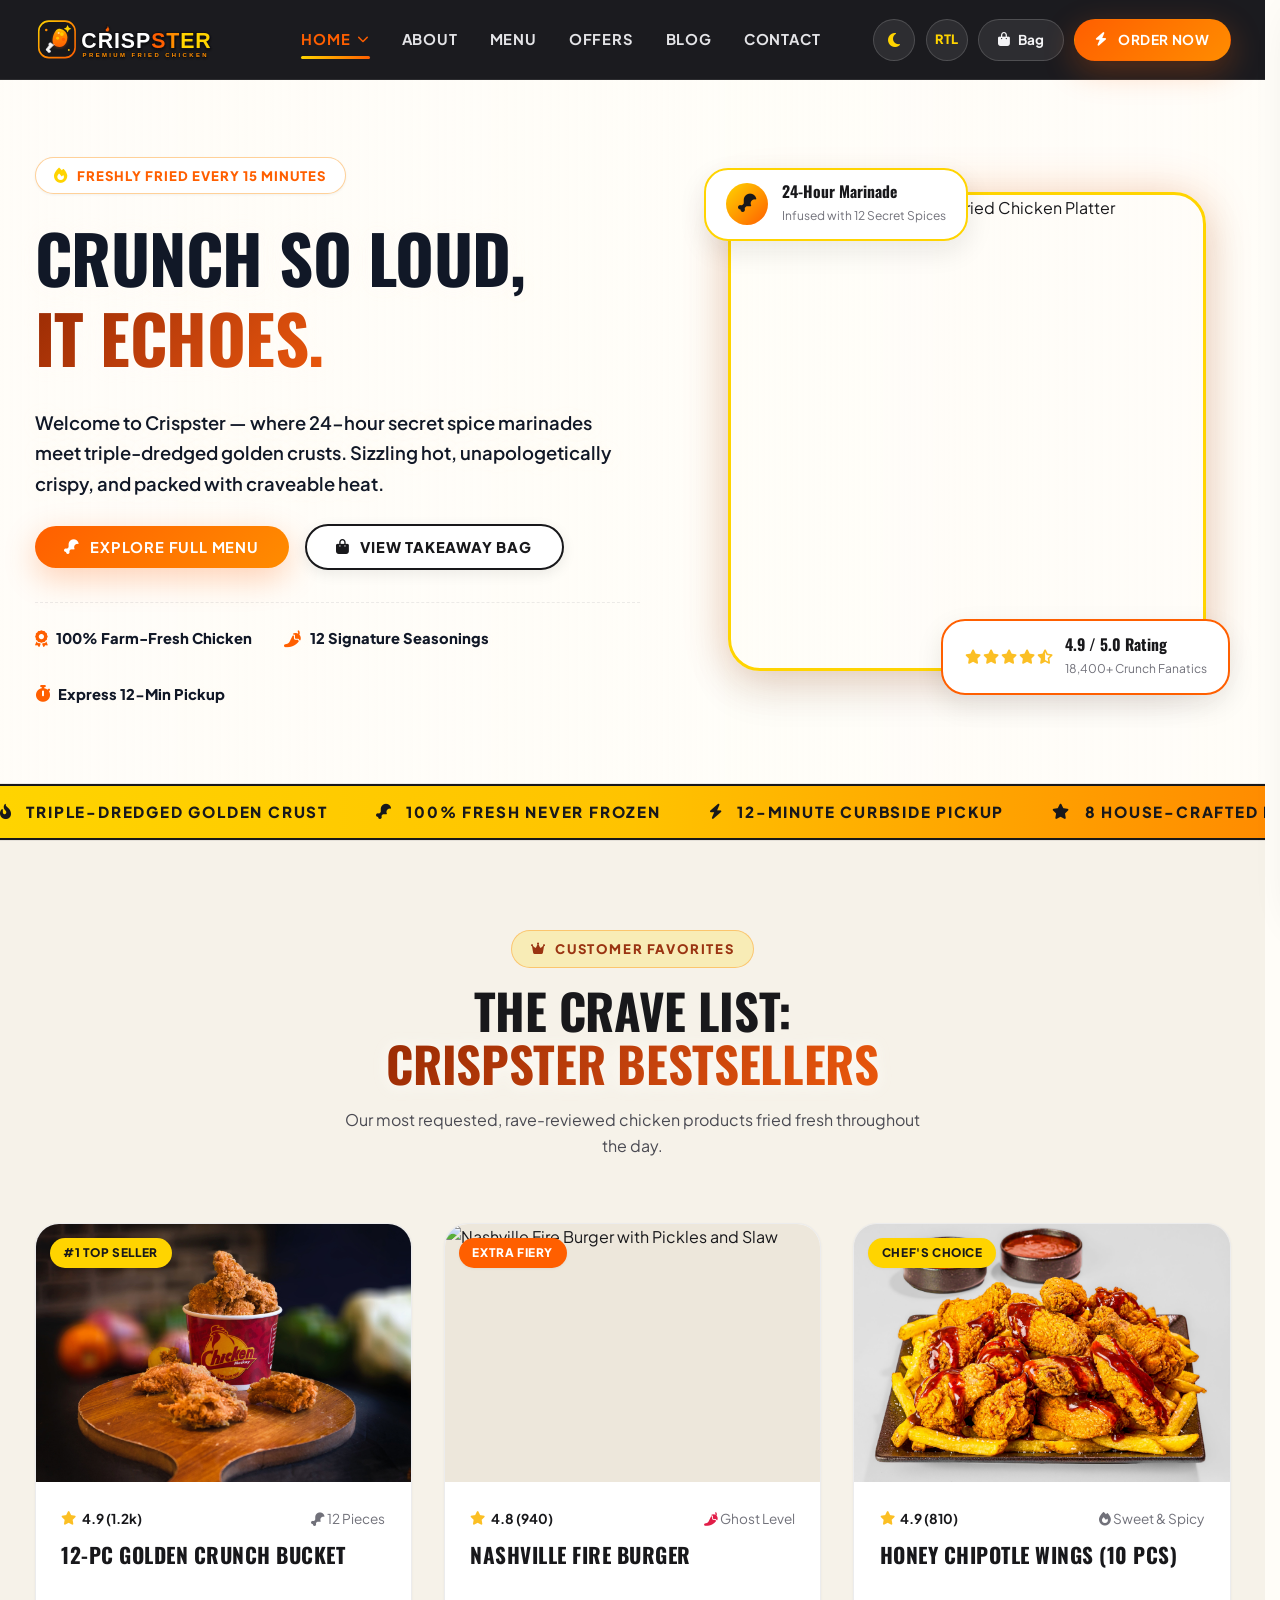
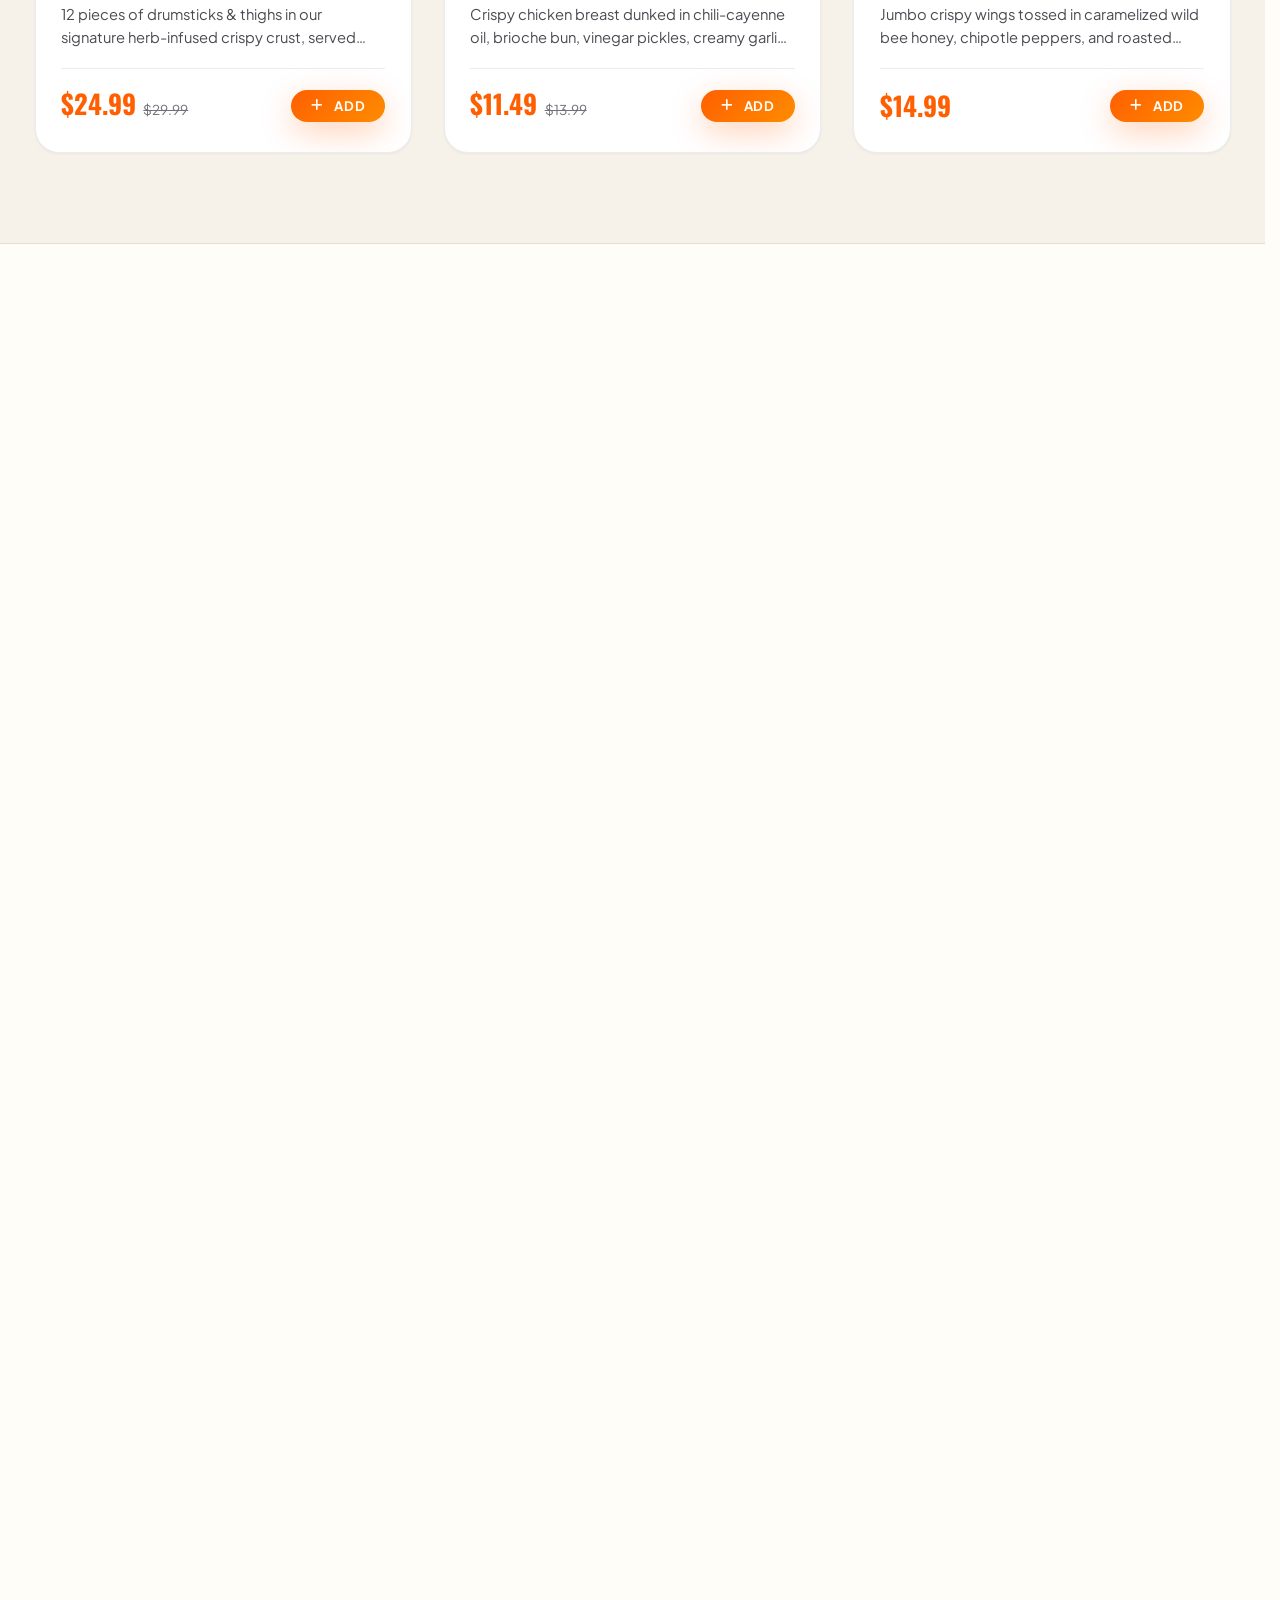
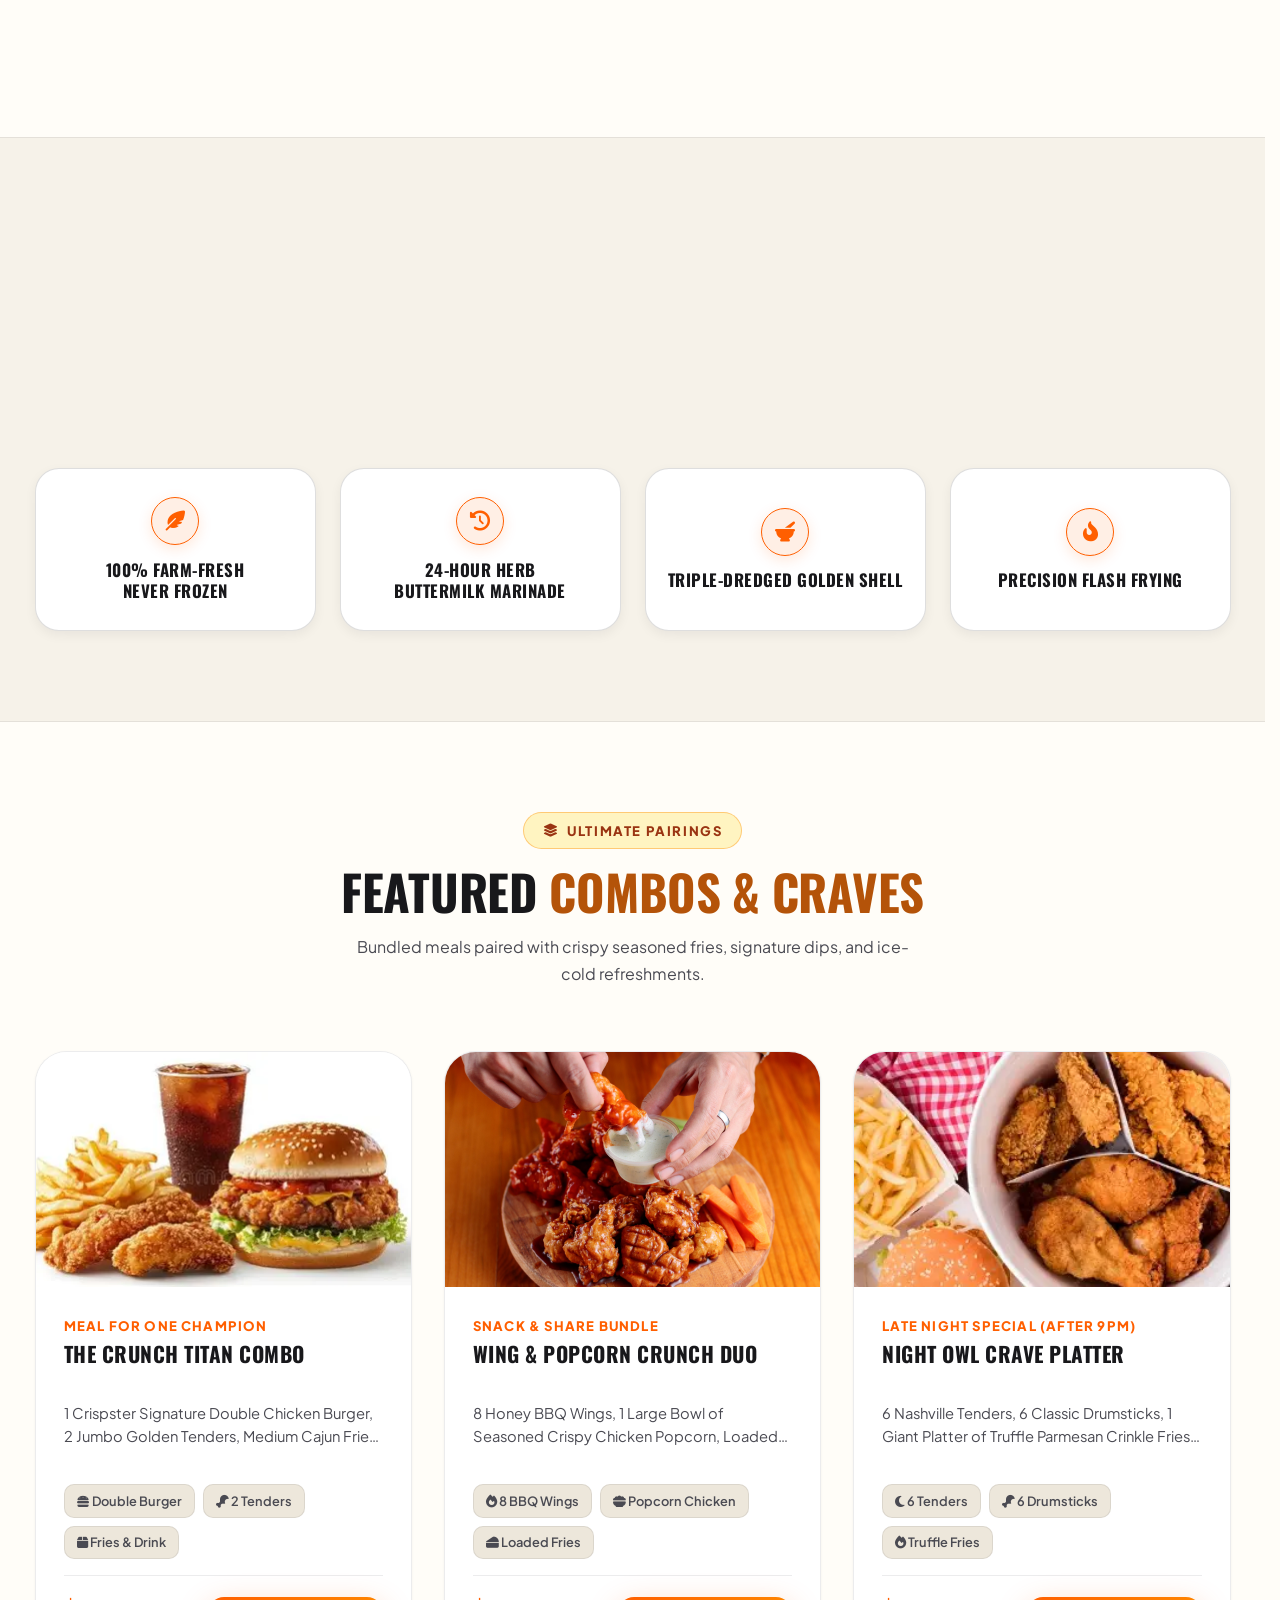
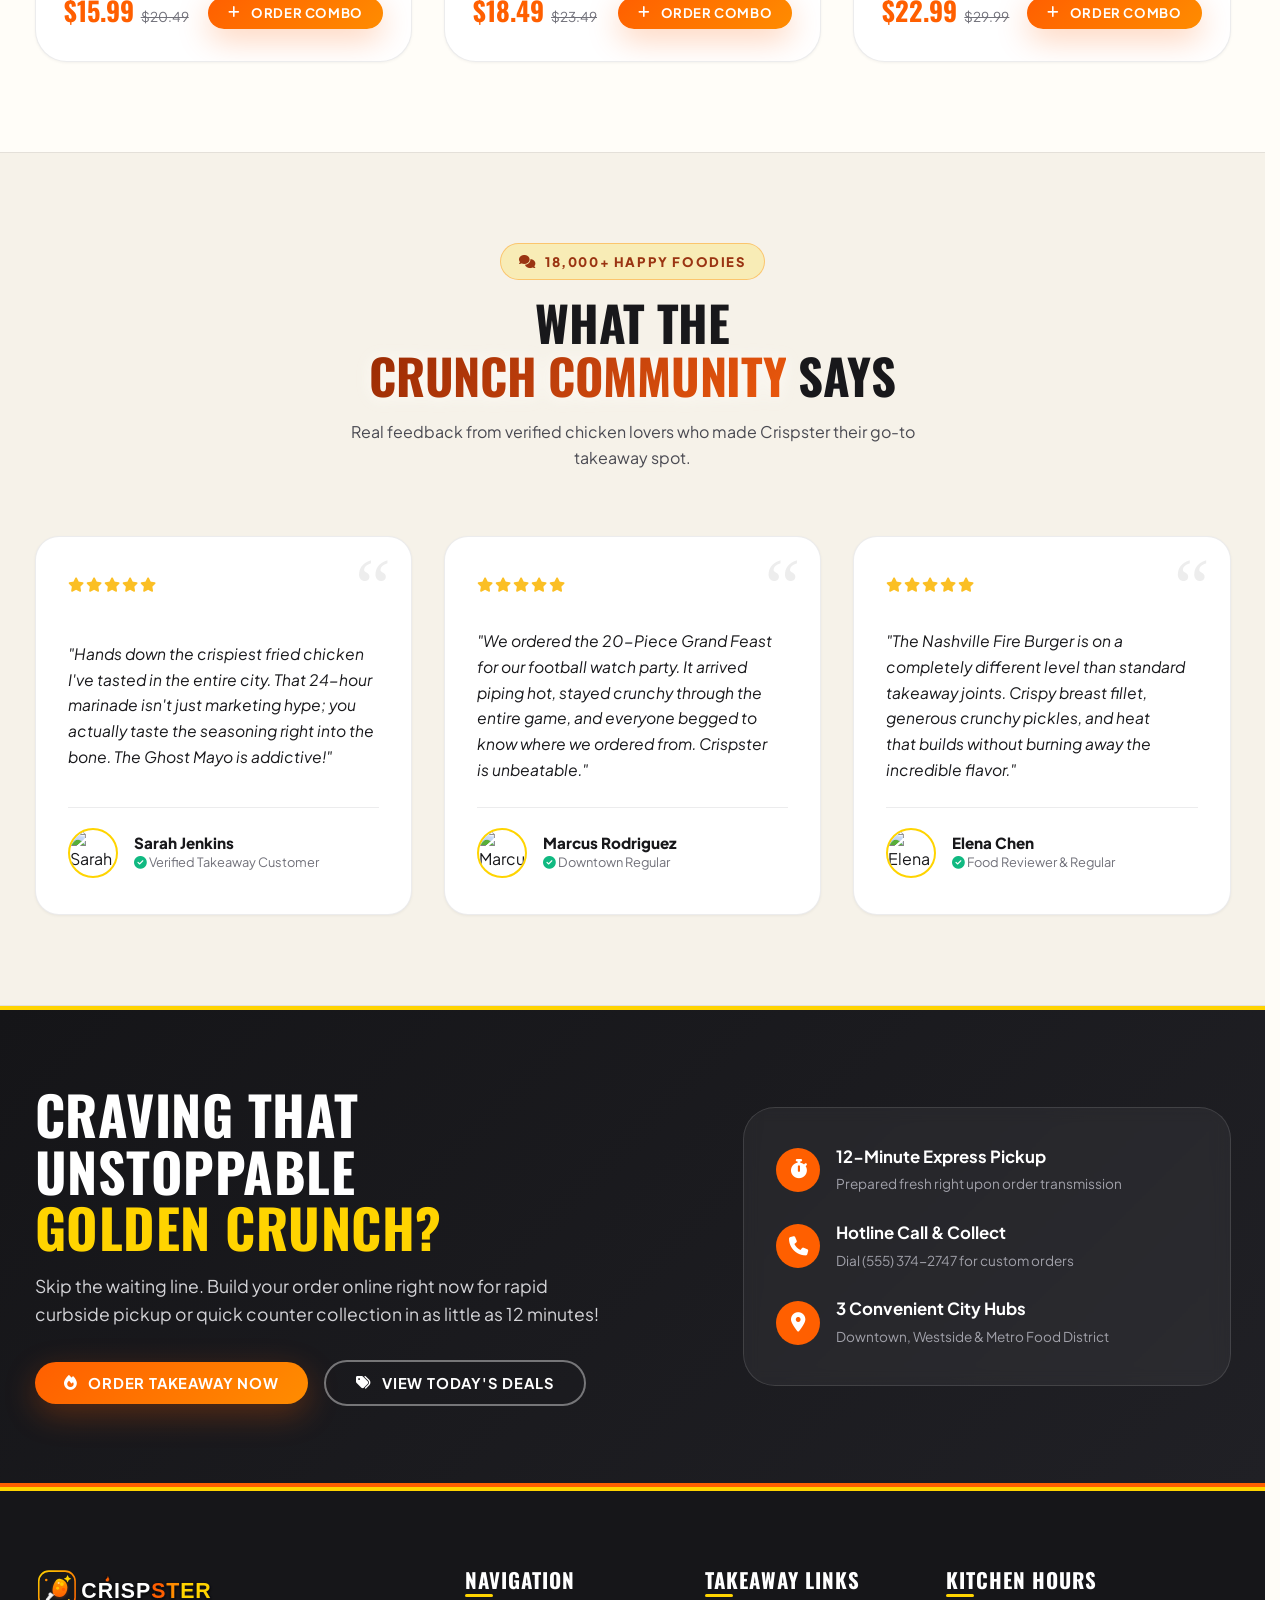
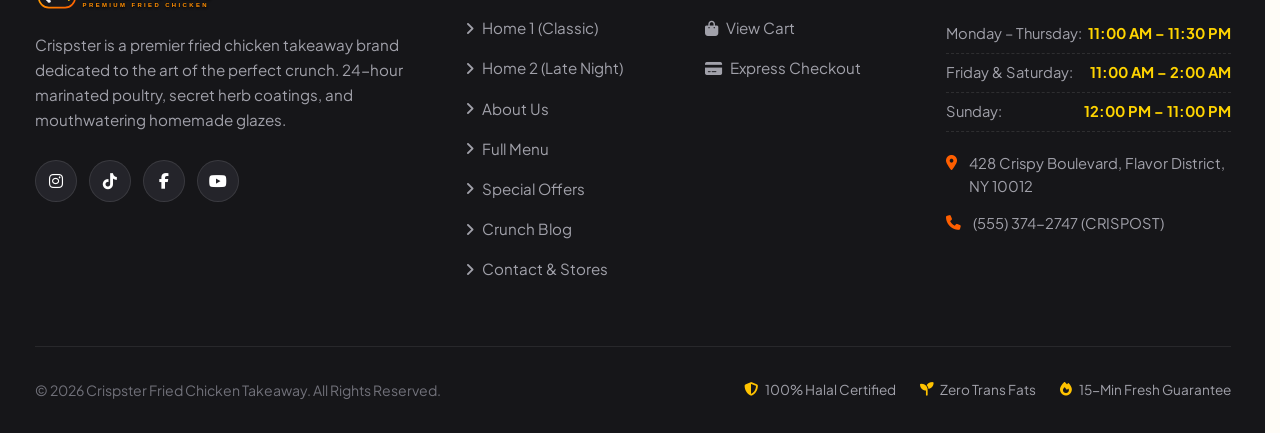
==== commit ca310565: "updated version" ====
--- a/index.html
+++ b/index.html
@@ -87,25 +87,45 @@
   <!-- Mobile Drawer Overlay -->
   <div class="mobile-drawer-overlay"></div>
 
-    <!-- Mobile Navigation Drawer -->
+      <!-- Mobile Navigation Drawer -->
   <aside class="mobile-drawer" aria-label="Mobile Menu">
     <div class="mobile-drawer-header">
-      <img src="images/logo.svg" alt="Crispster Logo" class="drawer-logo-img">
+      <a href="index.html" aria-label="Crispster Homepage">
+        <img src="images/logo.svg" alt="Crispster Logo" class="drawer-logo-img">
+      </a>
       <button type="button" class="drawer-close-btn" aria-label="Close mobile menu">
         <i class="fa-solid fa-xmark"></i>
       </button>
     </div>
 
+    <!-- Exact Navigation Links matching Desktop Navbar -->
     <div class="mobile-drawer-links">
-      <a href="index.html" class="mobile-nav-link active">Home 1 (Classic Crisp)</a>
-      <a href="home-2.html" class="mobile-nav-link">Home 2 (Late-Night Flame)</a>
-      <a href="about.html" class="mobile-nav-link">About</a>
-      <a href="menu.html" class="mobile-nav-link">Menu</a>
-      <a href="offers.html" class="mobile-nav-link">Offers</a>
-      <a href="blog.html" class="mobile-nav-link">Blog</a>
-      <a href="contact.html" class="mobile-nav-link">Contact</a>
+      <!-- Home Dropdown (matching desktop navbar Home dropdown) -->
+      <div class="mobile-nav-dropdown open">
+        <button type="button" class="mobile-nav-link mobile-dropdown-toggle active" aria-expanded="true">
+          <span>Home</span>
+          <i class="fa-solid fa-chevron-down mobile-dropdown-arrow"></i>
+        </button>
+        <div class="mobile-dropdown-menu">
+          <a href="index.html" class="mobile-sub-link active">
+            <i class="fa-solid fa-drumstick-bite"></i>
+            <span>Home 1 (Classic Crisp)</span>
+          </a>
+          <a href="home-2.html" class="mobile-sub-link ">
+            <i class="fa-solid fa-fire"></i>
+            <span>Home 2 (Late-Night Flame)</span>
+          </a>
+        </div>
+      </div>
+
+      <a href="about.html" class="mobile-nav-link ">About</a>
+      <a href="menu.html" class="mobile-nav-link ">Menu</a>
+      <a href="offers.html" class="mobile-nav-link ">Offers</a>
+      <a href="blog.html" class="mobile-nav-link ">Blog</a>
+      <a href="contact.html" class="mobile-nav-link ">Contact</a>
     </div>
 
+    <!-- Exact Navigation Controls & Icons matching Desktop Navbar -->
     <div class="mobile-drawer-controls">
       <div class="drawer-icon-row">
         <button type="button" class="btn-icon-only theme-toggle-btn" aria-label="Toggle dark/light theme" title="Toggle Theme">
@@ -372,38 +392,6 @@
                         data-name="Honey Chipotle Wings (10 Pcs)" 
                         data-price="14.99" 
                         data-img="images/home 1/Honey Chipotle Wings (10 Pcs).jpg">
-                  <i class="fa-solid fa-plus"></i> Add
-                </button>
-              </div>
-            </div>
-          </article>
-
-          <!-- Bestseller 4: Truffle Crunch Tenders -->
-          <article class="crisp-card reveal-on-scroll">
-            <div class="card-img-wrap">
-              <span class="card-badge green">Crispy Hand-Cut</span>
-              <img src="images/home 1/pexels-philippe-alamazani-508356-27497770.jpg" 
-                   alt="Golden Crispy Hand-Cut Chicken Tenders with Dip">
-            </div>
-            <div class="card-body">
-              <div class="card-meta-row">
-                <span class="card-rating"><i class="fa-solid fa-star"></i> 4.9 (1.5k)</span>
-                <span><i class="fa-solid fa-utensils"></i> 6 Giant Tenders</span>
-              </div>
-              <h3 class="card-title">Truffle Crunch Tenders (6 Pcs)</h3>
-              <p class="card-desc">
-                Whole-muscle breast tenderloins brined in buttermilk, double-crusted, paired with our signature black truffle ranch dip.
-              </p>
-              <div class="card-footer">
-                <div class="card-price">
-                  <span class="current-price">$12.99</span>
-                </div>
-                <button type="button" class="btn btn-hot btn-sm" 
-                        data-action="add-to-cart" 
-                        data-id="bs-4" 
-                        data-name="Truffle Crunch Tenders (6 Pcs)" 
-                        data-price="12.99" 
-                        data-img="images/home 1/pexels-philippe-alamazani-508356-27497770.jpg">
                   <i class="fa-solid fa-plus"></i> Add
                 </button>
               </div>
@@ -908,8 +896,6 @@
           <ul class="footer-links-list">
             <li><a href="cart.html" class="footer-link"><i class="fa-solid fa-bag-shopping"></i> View Cart</a></li>
             <li><a href="checkout.html" class="footer-link"><i class="fa-solid fa-credit-card"></i> Express Checkout</a></li>
-            <li><a href="maintenance.html" class="footer-link"><i class="fa-solid fa-wrench"></i> Maintenance Status</a></li>
-            <li><a href="404.html" class="footer-link"><i class="fa-solid fa-triangle-exclamation"></i> 404 Error Page</a></li>
           </ul>
         </div>
 
--- a/css/style.css
+++ b/css/style.css
@@ -42,6 +42,7 @@
   --radius-md: 16px;
   --radius-lg: 24px;
   --radius-xl: 32px;
+  --radius-2xl: 40px;
   --radius-full: 9999px;
 
   /* Transitions */
@@ -87,8 +88,8 @@
   --badge-bg: rgba(255, 212, 0, 0.22);
   --badge-text: #9A3412;
 
-  --hero-bg-overlay: linear-gradient(135deg, rgba(255, 253, 248, 0.68) 0%, rgba(255, 248, 235, 0.56) 60%, rgba(255, 243, 225, 0.45) 100%);
-  --hero-bg-overlay-radial: radial-gradient(circle at 80% 25%, rgba(255, 140, 0, 0.14) 0%, transparent 60%), linear-gradient(135deg, rgba(255, 253, 248, 0.70) 0%, rgba(255, 248, 235, 0.58) 60%, rgba(255, 243, 225, 0.48) 100%);
+  --hero-bg-overlay: linear-gradient(135deg, rgba(255, 253, 248, 0.56) 0%, rgba(255, 248, 235, 0.36) 55%, rgba(255, 243, 225, 0.14) 100%);
+  --hero-bg-overlay-radial: radial-gradient(circle at 80% 25%, rgba(255, 140, 0, 0.12) 0%, transparent 60%), linear-gradient(135deg, rgba(255, 253, 248, 0.58) 0%, rgba(255, 248, 235, 0.38) 55%, rgba(255, 243, 225, 0.16) 100%);
 }
 
 /* Dark Theme */
@@ -123,8 +124,8 @@
   --badge-bg: rgba(255, 212, 0, 0.16);
   --badge-text: #FFD400;
 
-  --hero-bg-overlay: linear-gradient(135deg, rgba(16, 16, 19, 0.92) 0%, rgba(24, 24, 28, 0.86) 60%, rgba(16, 16, 19, 0.78) 100%);
-  --hero-bg-overlay-radial: radial-gradient(circle at 80% 25%, rgba(255, 95, 0, 0.22) 0%, transparent 60%), linear-gradient(135deg, rgba(16, 16, 19, 0.92) 0%, rgba(24, 24, 28, 0.86) 60%, rgba(16, 16, 19, 0.80) 100%);
+  --hero-bg-overlay: linear-gradient(135deg, rgba(16, 16, 19, 0.62) 0%, rgba(24, 24, 28, 0.44) 55%, rgba(16, 16, 19, 0.18) 100%);
+  --hero-bg-overlay-radial: radial-gradient(circle at 80% 25%, rgba(255, 95, 0, 0.18) 0%, transparent 60%), linear-gradient(135deg, rgba(16, 16, 19, 0.62) 0%, rgba(24, 24, 28, 0.44) 55%, rgba(16, 16, 19, 0.20) 100%);
 }
 
 /* --------------------------------------------------------------------------
@@ -141,6 +142,8 @@
   scroll-behavior: smooth;
   scrollbar-gutter: stable;
   -webkit-text-size-adjust: 100%;
+  overflow-x: clip;
+  max-width: 100%;
 }
 
 body {
@@ -259,6 +262,33 @@
   unicode-bidi: isolate;
 }
 
+/* Preserve intentionally centered section headers, hero plaques, trivia & centered chef cards in RTL mode */
+[dir="rtl"] .section-header,
+[dir="rtl"] .section-header .section-title,
+[dir="rtl"] .section-header .section-description,
+[dir="rtl"] .hero-content-plaque,
+[dir="rtl"] .hero-content-plaque .section-title,
+[dir="rtl"] .hero-content-plaque .section-description,
+[dir="rtl"] .trivia-box,
+[dir="rtl"] .trivia-box h2,
+[dir="rtl"] .trivia-box p,
+[dir="rtl"] .card-body[style*="text-align: center"],
+[dir="rtl"] .card-body[style*="text-align: center"] .card-title,
+[dir="rtl"] .card-body[style*="text-align: center"] .card-desc {
+  text-align: center;
+}
+
+@media (max-width: 992px) {
+  [dir="rtl"] .hero-grid,
+  [dir="rtl"] .hero-grid .hero-headline,
+  [dir="rtl"] .hero-grid .hero-lead,
+  [dir="rtl"] .cta-banner-box,
+  [dir="rtl"] .cta-banner-box .cta-banner-headline,
+  [dir="rtl"] .cta-banner-box .cta-banner-desc {
+    text-align: center;
+  }
+}
+
 /* Explicit FAQ accordion RTL text alignment and icon positioning */
 [dir="rtl"] .faq-header {
   text-align: right;
@@ -308,6 +338,11 @@
   align-items: center;
 }
 
+[dir="rtl"] .card-price {
+  align-items: baseline;
+  gap: 0.45rem;
+}
+
 /* RTL Form controls & search inputs */
 [dir="rtl"] input:not([type="checkbox"]):not([type="radio"]),
 [dir="rtl"] textarea,
@@ -404,6 +439,7 @@
   line-height: 1.1;
 }
 
+span.highlight-yellow,
 .section-title span.highlight-yellow {
   color: #B45309;
   font-weight: 900;
@@ -414,6 +450,7 @@
   font-weight: 900;
 }
 
+[data-theme="dark"] span.highlight-yellow,
 [data-theme="dark"] .section-title span.highlight-yellow {
   color: #FFD400;
   text-shadow: 0 2px 16px rgba(255, 212, 0, 0.4);
@@ -458,24 +495,14 @@
   transform: scale(0.97);
 }
 
-.btn-primary {
-  background: linear-gradient(135deg, var(--color-primary-yellow), var(--color-golden-yellow));
-  color: #18181B;
-  box-shadow: var(--shadow-yellow);
-}
-
-.btn-primary:hover {
-  background: linear-gradient(135deg, #FFE047, var(--color-primary-yellow));
-  box-shadow: 0 10px 30px rgba(255, 212, 0, 0.45);
-  transform: translateY(-2px);
-}
-
+.btn-primary,
 .btn-hot {
   background: linear-gradient(135deg, var(--color-hot-orange), var(--color-deep-orange));
   color: #FFFFFF;
   box-shadow: var(--shadow-glow);
 }
 
+.btn-primary:hover,
 .btn-hot:hover {
   background: linear-gradient(135deg, #FF7726, var(--color-hot-orange));
   box-shadow: 0 12px 34px rgba(255, 95, 0, 0.55);
@@ -819,13 +846,18 @@
 .nav-controls {
   display: flex;
   align-items: center;
-  gap: 0.75rem;
+  gap: 0.65rem;
 }
 
 .site-header .btn-icon-only {
+  width: 42px;
+  height: 42px;
+  min-height: 42px;
+  border-radius: var(--radius-full);
   background: rgba(255, 255, 255, 0.08);
   border: 1.5px solid rgba(255, 255, 255, 0.16);
   color: var(--color-primary-yellow);
+  line-height: 1;
 }
 
 .site-header .btn-icon-only:hover {
@@ -839,15 +871,32 @@
   display: inline-flex;
   align-items: center;
   justify-content: center;
+  height: 42px;
+  min-height: 42px;
   background: rgba(255, 255, 255, 0.08);
   border: 1.5px solid rgba(255, 255, 255, 0.16);
   color: #F4F4F6;
-  padding: 0.6rem 1.15rem;
+  padding: 0 1.15rem;
   border-radius: var(--radius-full);
   font-weight: 700;
-  font-size: 0.88rem;
+  font-size: 0.85rem;
+  line-height: 1;
   gap: 0.55rem;
   transition: all var(--transition-fast);
+}
+
+.site-header .nav-order-btn,
+.mobile-drawer-controls .nav-order-btn {
+  height: 42px;
+  min-height: 42px;
+  padding: 0 1.25rem;
+  border-radius: var(--radius-full);
+  border: 1.5px solid transparent;
+  font-size: 0.85rem;
+  line-height: 1;
+  display: inline-flex;
+  align-items: center;
+  justify-content: center;
 }
 
 .cart-toggle-btn:hover {
@@ -919,43 +968,55 @@
 .mobile-drawer {
   position: fixed;
   top: 0;
-  right: -340px;
+  right: 0;
   width: 320px;
   max-width: 88vw;
   height: 100dvh;
+  max-height: 100dvh;
   background: #161619;
   border-left: 1px solid rgba(255, 255, 255, 0.1);
   color: #F4F4F6;
   z-index: 1999;
-  padding: 2rem 1.75rem;
+  padding: 0;
   display: flex;
   flex-direction: column;
-  justify-content: space-between;
-  transition: transform var(--transition-smooth);
+  overflow: hidden;
+  transform: translateX(100%);
+  visibility: hidden;
+  transition: transform var(--transition-smooth), visibility var(--transition-smooth);
 }
 
 [dir="rtl"] .mobile-drawer {
   right: auto;
-  left: -340px;
+  left: 0;
   border-left: none;
   border-right: 1px solid rgba(255, 255, 255, 0.1);
+  transform: translateX(-100%);
 }
 
 .mobile-drawer.open {
-  transform: translateX(-340px);
+  transform: translateX(0);
+  visibility: visible;
 }
 
 [dir="rtl"] .mobile-drawer.open {
-  transform: translateX(340px);
+  transform: translateX(0);
 }
 
 .mobile-drawer-header {
   display: flex;
   align-items: center;
   justify-content: space-between;
-  margin-block-end: 2rem;
-  padding-block-end: 1rem;
+  padding: 1.15rem 1.25rem 0.9rem;
+  margin-block-end: 0;
   border-bottom: 1px solid rgba(255, 255, 255, 0.1);
+  flex-shrink: 0;
+}
+
+.drawer-logo-img {
+  height: 36px;
+  width: auto;
+  display: block;
 }
 
 .drawer-close-btn {
@@ -969,48 +1030,162 @@
   border: 1px solid rgba(255, 255, 255, 0.15);
   color: #F4F4F6;
   font-size: 1.15rem;
+  cursor: pointer;
+  transition: all var(--transition-fast);
+}
+
+.drawer-close-btn:hover {
+  background: rgba(255, 255, 255, 0.18);
+  color: var(--color-hot-orange);
 }
 
 .mobile-drawer-links {
   display: flex;
   flex-direction: column;
-  gap: 1.25rem;
+  gap: 0.2rem;
+  flex: 1 1 auto;
+  min-height: 0;
+  overflow-y: auto;
+  overflow-x: hidden;
+  -webkit-overflow-scrolling: touch;
+  overscroll-behavior: contain;
+  padding: 0.75rem 1.25rem;
+  margin-bottom: 0;
 }
 
 .mobile-nav-link {
   font-family: var(--font-display);
-  font-size: 1.5rem;
+  font-size: 1.15rem;
   font-weight: 700;
+  letter-spacing: 0.5px;
   color: #F4F4F6;
   display: flex;
   align-items: center;
   justify-content: space-between;
-  padding-block: 0.6rem;
-  border-bottom: 1px dashed rgba(255, 255, 255, 0.1);
-}
-
+  padding: 0.5rem 0.75rem;
+  border-radius: var(--radius-md);
+  border: none;
+  background: transparent;
+  width: 100%;
+  text-align: left;
+  cursor: pointer;
+  text-decoration: none;
+  transition: all var(--transition-fast);
+}
+
+[dir="rtl"] .mobile-nav-link {
+  text-align: right;
+}
+
+.mobile-nav-link:hover,
 .mobile-nav-link.active {
   color: var(--color-hot-orange);
-}
-
+  background: rgba(255, 95, 0, 0.08);
+}
+
+/* Dropdown inside Mobile Drawer */
+.mobile-nav-dropdown {
+  display: flex;
+  flex-direction: column;
+}
+
+.mobile-dropdown-toggle {
+  display: flex;
+  align-items: center;
+  justify-content: space-between;
+  width: 100%;
+}
+
+.mobile-dropdown-arrow {
+  font-size: 0.85rem;
+  transition: transform var(--transition-fast);
+  color: var(--text-muted);
+}
+
+.mobile-nav-dropdown.open .mobile-dropdown-arrow {
+  transform: rotate(180deg);
+  color: var(--color-hot-orange);
+}
+
+.mobile-dropdown-menu {
+  display: none;
+  flex-direction: column;
+  gap: 0.2rem;
+  padding-inline-start: 1rem;
+  padding-block: 0.25rem 0.35rem;
+  margin-inline-start: 0.75rem;
+  margin-block: 0.15rem 0.35rem;
+  border-left: 2px solid rgba(255, 95, 0, 0.35);
+}
+
+[dir="rtl"] .mobile-dropdown-menu {
+  border-left: none;
+  border-right: 2px solid rgba(255, 95, 0, 0.35);
+  margin-inline-start: 0;
+  margin-inline-end: 0.75rem;
+  padding-inline-start: 0;
+  padding-inline-end: 1rem;
+}
+
+.mobile-nav-dropdown.open .mobile-dropdown-menu {
+  display: flex;
+}
+
+.mobile-sub-link {
+  font-size: 0.9rem;
+  font-weight: 700;
+  color: #D4D4D8;
+  display: flex;
+  align-items: center;
+  gap: 0.65rem;
+  padding: 0.4rem 0.65rem;
+  border-radius: var(--radius-sm);
+  text-decoration: none;
+  transition: all var(--transition-fast);
+  white-space: nowrap;
+}
+
+.mobile-sub-link i {
+  font-size: 0.9rem;
+  color: var(--color-hot-orange);
+  width: 18px;
+  text-align: center;
+  flex-shrink: 0;
+}
+
+.mobile-sub-link:hover,
+.mobile-sub-link.active {
+  color: var(--color-golden-yellow);
+  background: rgba(255, 255, 255, 0.06);
+}
+
+.mobile-sub-link.active i {
+  color: var(--color-primary-yellow);
+}
+
+/* Mobile Drawer Controls & Nav Icons */
 .mobile-drawer-footer,
 .mobile-drawer-controls {
-  padding-block-start: 1.5rem;
-  border-top: 1px solid rgba(255, 255, 255, 0.1);
+  padding: 1rem 1.25rem 1.25rem;
+  border-top: 1px solid rgba(255, 255, 255, 0.12);
   display: flex;
   flex-direction: column;
-  gap: 1rem;
+  gap: 0.75rem;
+  flex-shrink: 0;
+  margin-top: 0;
+  background: #161619;
 }
 
 .drawer-icon-row {
   display: flex;
   align-items: center;
-  gap: 0.75rem;
+  gap: 0.65rem;
 }
 
 .drawer-icon-row .btn-icon-only {
-  width: 44px;
-  height: 44px;
+  width: 42px;
+  height: 42px;
+  min-height: 42px;
   border-radius: var(--radius-full);
   display: inline-flex;
   align-items: center;
@@ -1018,9 +1193,11 @@
   background: rgba(255, 255, 255, 0.08);
   border: 1.5px solid rgba(255, 255, 255, 0.16);
   color: var(--color-primary-yellow);
-  font-size: 1rem;
+  font-size: 0.95rem;
+  line-height: 1;
   cursor: pointer;
   transition: all var(--transition-fast);
+  flex-shrink: 0;
 }
 
 .drawer-icon-row .btn-icon-only:hover {
@@ -1031,8 +1208,26 @@
 
 .drawer-icon-row .cart-toggle-btn {
   display: inline-flex;
+  align-items: center;
+  justify-content: center;
+  gap: 0.5rem;
   flex: 1;
-  padding: 0.65rem 1rem;
+  padding: 0 0.85rem;
+  height: 42px;
+  min-height: 42px;
+  font-size: 0.85rem;
+  line-height: 1;
+  font-weight: 800;
+  border-radius: var(--radius-full);
+  background: rgba(255, 255, 255, 0.08);
+  border: 1.5px solid rgba(255, 255, 255, 0.16);
+  color: #FFFFFF;
+}
+
+.drawer-icon-row .cart-toggle-btn:hover {
+  background: var(--color-hot-orange);
+  border-color: var(--color-hot-orange);
+  color: #FFFFFF;
 }
 
 /* --------------------------------------------------------------------------
@@ -1089,6 +1284,7 @@
   flex-direction: column;
   position: relative;
   height: 100%;
+  min-width: 0;
 }
 
 .crisp-card:hover {
@@ -1099,12 +1295,16 @@
 
 .card-img-wrap {
   position: relative;
+  width: 100%;
+  flex-shrink: 0;
   overflow: hidden;
   aspect-ratio: 16 / 11;
   background-color: var(--bg-surface);
 }
 
 .card-img-wrap img {
+  position: absolute;
+  inset: 0;
   width: 100%;
   height: 100%;
   object-fit: cover;
@@ -1147,7 +1347,7 @@
 }
 
 .card-body {
-  padding: 1.5rem;
+  padding: 1.6rem;
   display: flex;
   flex-direction: column;
   flex-grow: 1;
@@ -1158,6 +1358,8 @@
   align-items: center;
   justify-content: space-between;
   gap: 0.5rem;
+  min-height: 1.4em;
+  flex-shrink: 0;
   margin-block-end: 0.75rem;
   font-size: 0.85rem;
   color: var(--text-muted);
@@ -1176,10 +1378,16 @@
 }
 
 .card-title {
-  font-size: 1.35rem;
+  font-size: 1.32rem;
   margin-block-end: 0.6rem;
-  line-height: 1.2;
+  line-height: 1.22;
   transition: color var(--transition-fast);
+}
+
+.crisp-card .card-body .card-title,
+.signature-card .card-body .card-title,
+.combo-card .combo-content .card-title {
+  min-height: 2.44em;
 }
 
 .crisp-card:hover .card-title {
@@ -1190,13 +1398,16 @@
   font-size: 0.92rem;
   line-height: 1.55;
   color: var(--text-secondary);
-  margin-block-end: 1.5rem;
-  flex-grow: 1;
+  margin-block-end: 1.25rem;
+  height: 3.1em;
+  min-height: 3.1em;
+  flex-grow: 0;
+  flex-shrink: 0;
   display: -webkit-box;
   -webkit-line-clamp: 2;
   -webkit-box-orient: vertical;
   line-clamp: 2;
-  overflow: clip;
+  overflow: hidden;
 }
 
 /* Strict Footer Alignment */
@@ -1206,14 +1417,18 @@
   justify-content: space-between;
   margin-top: auto;
   padding-block-start: 1rem;
+  min-height: 58px;
+  flex-shrink: 0;
   border-top: 1px solid var(--border-light);
   gap: 0.75rem;
 }
 
 .card-price {
   display: flex;
-  flex-direction: column;
-  justify-content: center;
+  flex-direction: row;
+  align-items: baseline;
+  flex-wrap: wrap;
+  gap: 0.45rem;
 }
 
 .card-price .current-price {
@@ -1228,7 +1443,7 @@
   font-size: 0.85rem;
   color: var(--text-muted);
   text-decoration: line-through;
-  margin-top: 3px;
+  margin-top: 0;
 }
 
 /* --------------------------------------------------------------------------
@@ -2062,7 +2277,7 @@
   font-weight: 900;
   line-height: 1.2;
   margin-block: 0.5rem 0.85rem;
-  text-shadow: 0 1px 2px rgba(255, 255, 255, 0.8) !important;
+  text-shadow: 0 1px 14px rgba(255, 253, 248, 0.96), 0 0 24px rgba(255, 253, 248, 0.9) !important;
 }
 
 .hero-content-plaque .section-title .highlight-orange,
@@ -2073,11 +2288,12 @@
 .text-gradient-crunch,
 span.highlight-orange {
   color: #C2410C !important;
-  background: linear-gradient(135deg, #B43403 0%, #C2410C 50%, #EA580C 100%) !important;
+  background: linear-gradient(135deg, #9A2B04 0%, #C2410C 50%, #EA580C 100%) !important;
   -webkit-background-clip: text !important;
   -webkit-text-fill-color: transparent !important;
   display: inline-block;
   text-shadow: none !important;
+  filter: drop-shadow(0 1px 8px rgba(255, 253, 248, 0.9));
   font-weight: 900;
 }
 
@@ -2085,13 +2301,13 @@
 .home-hero-section .hero-lead,
 .about-hero-section .hero-lead,
 .flame-hero-section .hero-lead {
-  color: #1F2937 !important;
+  color: #111827 !important;
   font-weight: 600;
   font-size: clamp(1rem, 1.8vw, 1.15rem);
   line-height: 1.68;
   max-width: 680px;
   margin-inline: auto;
-  text-shadow: 0 1px 1px rgba(255, 255, 255, 0.7) !important;
+  text-shadow: 0 1px 12px rgba(255, 253, 248, 0.96), 0 0 20px rgba(255, 253, 248, 0.88) !important;
 }
 
 .hero-content-plaque .order-steps-bar {
@@ -2161,7 +2377,7 @@
   color: #111827 !important;
   font-weight: 800 !important;
   font-size: 0.92rem !important;
-  text-shadow: 0 1px 1px rgba(255, 255, 255, 0.8) !important;
+  text-shadow: 0 1px 10px rgba(255, 253, 248, 0.95) !important;
 }
 
 /* Dark Mode Typography Adaptation */
@@ -2182,7 +2398,7 @@
 [data-theme="dark"] .about-hero-section .hero-headline,
 [data-theme="dark"] .flame-hero-section .hero-headline {
   color: #FFFFFF !important;
-  text-shadow: 0 2px 14px rgba(0, 0, 0, 0.9), 0 0 28px rgba(0, 0, 0, 0.8) !important;
+  text-shadow: 0 2px 16px rgba(0, 0, 0, 0.92), 0 0 32px rgba(0, 0, 0, 0.85) !important;
 }
 
 [data-theme="dark"] .hero-content-plaque .section-title .highlight-orange,
@@ -2198,6 +2414,7 @@
   -webkit-text-fill-color: transparent !important;
   display: inline-block;
   text-shadow: none !important;
+  filter: drop-shadow(0 2px 12px rgba(0, 0, 0, 0.85));
 }
 
 [data-theme="dark"] .hero-content-plaque .section-description,
@@ -2205,7 +2422,7 @@
 [data-theme="dark"] .about-hero-section .hero-lead,
 [data-theme="dark"] .flame-hero-section .hero-lead {
   color: #F4F4F6 !important;
-  text-shadow: 0 1px 10px rgba(0, 0, 0, 0.9) !important;
+  text-shadow: 0 2px 14px rgba(0, 0, 0, 0.94), 0 0 24px rgba(0, 0, 0, 0.82) !important;
 }
 
 [data-theme="dark"] .hero-content-plaque .order-step-item {
@@ -2391,8 +2608,21 @@
    -------------------------------------------------------------------------- */
 .blog-grid {
   display: grid;
-  grid-template-columns: repeat(auto-fill, minmax(320px, 1fr));
+  grid-template-columns: repeat(3, minmax(0, 1fr));
   gap: clamp(1.5rem, 3vw, 2.25rem);
+  align-items: stretch;
+}
+
+@media (max-width: 992px) {
+  .blog-grid {
+    grid-template-columns: repeat(2, minmax(0, 1fr));
+  }
+}
+
+@media (max-width: 640px) {
+  .blog-grid {
+    grid-template-columns: 1fr;
+  }
 }
 
 .blog-card {
@@ -2405,6 +2635,7 @@
   display: flex;
   flex-direction: column;
   height: 100%;
+  min-width: 0;
 }
 
 .blog-card:hover {
@@ -2447,9 +2678,10 @@
 }
 
 .blog-title {
-  font-size: 1.4rem;
+  font-size: 1.32rem;
   margin-block-end: 0.75rem;
-  line-height: 1.25;
+  line-height: 1.28;
+  min-height: 3.84em;
 }
 
 .blog-author-row {
@@ -3157,8 +3389,8 @@
    -------------------------------------------------------------------------- */
 .pipeline-steps-grid {
   display: grid;
-  grid-template-columns: repeat(4, 1fr) !important;
-  gap: clamp(0.5rem, 1.2vw, 1rem);
+  grid-template-columns: repeat(4, minmax(0, 1fr)) !important;
+  gap: clamp(0.75rem, 1.4vw, 1.25rem);
   align-items: stretch;
 }
 
@@ -3166,8 +3398,9 @@
   background: var(--bg-card);
   border: 1.5px solid var(--border-medium);
   border-radius: var(--radius-md);
-  padding: 1.1rem 0.9rem;
+  padding: 1.25rem 1rem;
   height: 100%;
+  min-width: 0;
   display: flex;
   flex-direction: column;
   position: relative;
@@ -3242,20 +3475,23 @@
   flex-grow: 1;
 }
 
-@media (max-width: 768px) {
+@media (max-width: 992px) {
   .pipeline-steps-grid {
-    display: flex !important;
-    overflow-x: auto !important;
-    scroll-snap-type: x mandatory;
-    gap: 0.75rem !important;
-    padding-bottom: 0.75rem;
-    scrollbar-width: thin;
-    -webkit-overflow-scrolling: touch;
+    display: grid !important;
+    grid-template-columns: repeat(2, minmax(0, 1fr)) !important;
+    overflow-x: visible !important;
+    gap: 1rem !important;
+    padding-bottom: 0;
   }
   .pipeline-step-card {
-    min-width: 220px !important;
-    flex: 0 0 220px !important;
-    scroll-snap-align: start;
+    min-width: 0 !important;
+    flex: none !important;
+  }
+}
+
+@media (max-width: 540px) {
+  .pipeline-steps-grid {
+    grid-template-columns: 1fr !important;
   }
 }
 
@@ -3264,7 +3500,7 @@
    -------------------------------------------------------------------------- */
 .impact-grid {
   display: grid;
-  grid-template-columns: repeat(4, 1fr);
+  grid-template-columns: repeat(4, minmax(0, 1fr));
   gap: clamp(1.2rem, 2vw, 1.75rem);
   align-items: stretch;
 }
@@ -3275,8 +3511,11 @@
   border-radius: var(--radius-lg);
   padding: clamp(1.5rem, 2.2vw, 2rem) clamp(1.15rem, 1.6vw, 1.5rem);
   height: 100%;
+  min-width: 0;
   display: flex;
   flex-direction: column;
+  align-items: flex-start;
+  text-align: left;
   position: relative;
   overflow: hidden;
   box-shadow: var(--shadow-sm);
@@ -3335,7 +3574,10 @@
   font-weight: 700;
   color: var(--text-primary);
   line-height: 1.3;
+  min-height: 2.6em;
+  width: 100%;
   margin: 0 0 0.65rem 0;
+  flex-shrink: 0;
   text-transform: uppercase;
   letter-spacing: 0.4px;
 }
@@ -3344,13 +3586,17 @@
   font-size: 0.88rem;
   color: var(--text-secondary);
   line-height: 1.6;
+  width: 100%;
+  min-height: 4.8em;
   margin: 0;
-  flex-grow: 1;
+  flex-grow: 0;
+  flex-shrink: 0;
+  text-wrap: normal;
 }
 
 @media (max-width: 992px) {
   .impact-grid {
-    grid-template-columns: repeat(2, 1fr);
+    grid-template-columns: repeat(2, minmax(0, 1fr));
   }
 }
 
@@ -3358,6 +3604,10 @@
   .impact-grid {
     grid-template-columns: 1fr;
     gap: 1rem;
+  }
+  .impact-title,
+  .impact-desc {
+    min-height: 0;
   }
   .impact-card {
     padding: 1.25rem 1rem;
--- a/css/home.css
+++ b/css/home.css
@@ -9,25 +9,45 @@
 .home-hero-section {
   position: relative;
   padding-block: clamp(4rem, 6vw, 6rem);
-  background: linear-gradient(90deg, rgba(255, 253, 248, 0.95) 0%, rgba(255, 253, 248, 0.88) 45%, rgba(255, 253, 248, 0.35) 80%, rgba(255, 253, 248, 0.15) 100%),
+  background: linear-gradient(90deg, rgba(255, 253, 248, 0.72) 0%, rgba(255, 253, 248, 0.46) 46%, rgba(255, 253, 248, 0.14) 82%, rgba(255, 253, 248, 0.04) 100%),
               url('https://images.unsplash.com/photo-1626645738196-c2a7c87a8f58?auto=format&fit=crop&w=1920&q=80') center center / cover no-repeat;
   overflow: hidden;
   border-bottom: 1px solid var(--border-light);
 }
 
+[dir="rtl"] .home-hero-section {
+  background: linear-gradient(270deg, rgba(255, 253, 248, 0.72) 0%, rgba(255, 253, 248, 0.46) 46%, rgba(255, 253, 248, 0.14) 82%, rgba(255, 253, 248, 0.04) 100%),
+              url('https://images.unsplash.com/photo-1626645738196-c2a7c87a8f58?auto=format&fit=crop&w=1920&q=80') center center / cover no-repeat;
+}
+
 [data-theme="dark"] .home-hero-section {
-  background: linear-gradient(90deg, rgba(16, 16, 19, 0.95) 0%, rgba(16, 16, 19, 0.88) 45%, rgba(16, 16, 19, 0.45) 80%, rgba(16, 16, 19, 0.20) 100%),
+  background: linear-gradient(90deg, rgba(16, 16, 19, 0.68) 0%, rgba(16, 16, 19, 0.45) 48%, rgba(16, 16, 19, 0.18) 84%, rgba(16, 16, 19, 0.08) 100%),
+              url('https://images.unsplash.com/photo-1626645738196-c2a7c87a8f58?auto=format&fit=crop&w=1920&q=80') center center / cover no-repeat;
+}
+
+[data-theme="dark"][dir="rtl"] .home-hero-section {
+  background: linear-gradient(270deg, rgba(16, 16, 19, 0.68) 0%, rgba(16, 16, 19, 0.45) 48%, rgba(16, 16, 19, 0.18) 84%, rgba(16, 16, 19, 0.08) 100%),
               url('https://images.unsplash.com/photo-1626645738196-c2a7c87a8f58?auto=format&fit=crop&w=1920&q=80') center center / cover no-repeat;
 }
 
 .about-hero-section {
   padding-block: clamp(4rem, 6vw, 6rem) !important;
-  background: linear-gradient(90deg, rgba(255, 253, 248, 0.95) 0%, rgba(255, 253, 248, 0.88) 45%, rgba(255, 253, 248, 0.35) 80%, rgba(255, 253, 248, 0.15) 100%),
+  background: linear-gradient(90deg, rgba(255, 253, 248, 0.72) 0%, rgba(255, 253, 248, 0.46) 46%, rgba(255, 253, 248, 0.14) 82%, rgba(255, 253, 248, 0.04) 100%),
               url('https://images.unsplash.com/photo-1550966871-3ed3cdb5ed0c?auto=format&fit=crop&w=1920&q=80') center center / cover no-repeat !important;
 }
 
+[dir="rtl"] .about-hero-section {
+  background: linear-gradient(270deg, rgba(255, 253, 248, 0.72) 0%, rgba(255, 253, 248, 0.46) 46%, rgba(255, 253, 248, 0.14) 82%, rgba(255, 253, 248, 0.04) 100%),
+              url('https://images.unsplash.com/photo-1550966871-3ed3cdb5ed0c?auto=format&fit=crop&w=1920&q=80') center center / cover no-repeat !important;
+}
+
 [data-theme="dark"] .about-hero-section {
-  background: linear-gradient(90deg, rgba(16, 16, 19, 0.95) 0%, rgba(16, 16, 19, 0.88) 45%, rgba(16, 16, 19, 0.45) 80%, rgba(16, 16, 19, 0.20) 100%),
+  background: linear-gradient(90deg, rgba(16, 16, 19, 0.68) 0%, rgba(16, 16, 19, 0.45) 48%, rgba(16, 16, 19, 0.18) 84%, rgba(16, 16, 19, 0.08) 100%),
+              url('https://images.unsplash.com/photo-1550966871-3ed3cdb5ed0c?auto=format&fit=crop&w=1920&q=80') center center / cover no-repeat !important;
+}
+
+[data-theme="dark"][dir="rtl"] .about-hero-section {
+  background: linear-gradient(270deg, rgba(16, 16, 19, 0.68) 0%, rgba(16, 16, 19, 0.45) 48%, rgba(16, 16, 19, 0.18) 84%, rgba(16, 16, 19, 0.08) 100%),
               url('https://images.unsplash.com/photo-1550966871-3ed3cdb5ed0c?auto=format&fit=crop&w=1920&q=80') center center / cover no-repeat !important;
 }
 
@@ -37,28 +57,28 @@
 .blog-hero-section {
   padding-block: clamp(5rem, 8vw, 7.5rem) !important;
   text-align: center;
-  background: radial-gradient(ellipse at center, rgba(255, 253, 248, 0.93) 0%, rgba(255, 253, 248, 0.84) 60%, rgba(255, 253, 248, 0.35) 100%),
+  background: radial-gradient(ellipse at center, rgba(255, 253, 248, 0.68) 0%, rgba(255, 253, 248, 0.42) 58%, rgba(255, 253, 248, 0.12) 100%),
               url('https://images.unsplash.com/photo-1596797038530-2c107229654b?auto=format&fit=crop&w=1920&q=80') center center / cover no-repeat !important;
   position: relative;
   overflow: hidden;
 }
 
 [data-theme="dark"] .blog-hero-section {
-  background: radial-gradient(ellipse at center, rgba(16, 16, 19, 0.93) 0%, rgba(16, 16, 19, 0.84) 60%, rgba(16, 16, 19, 0.40) 100%),
+  background: radial-gradient(ellipse at center, rgba(16, 16, 19, 0.62) 0%, rgba(16, 16, 19, 0.40) 58%, rgba(16, 16, 19, 0.16) 100%),
               url('https://images.unsplash.com/photo-1596797038530-2c107229654b?auto=format&fit=crop&w=1920&q=80') center center / cover no-repeat !important;
 }
 
 .blog-detail-hero-section {
   padding-block: clamp(5rem, 8vw, 7.5rem) !important;
   text-align: center;
-  background: radial-gradient(ellipse at center, rgba(255, 253, 248, 0.93) 0%, rgba(255, 253, 248, 0.84) 60%, rgba(255, 253, 248, 0.35) 100%),
+  background: radial-gradient(ellipse at center, rgba(255, 253, 248, 0.68) 0%, rgba(255, 253, 248, 0.42) 58%, rgba(255, 253, 248, 0.12) 100%),
               url('https://images.unsplash.com/photo-1587593810167-a84920ea0781?auto=format&fit=crop&w=1920&q=80') center center / cover no-repeat !important;
   position: relative;
   overflow: hidden;
 }
 
 [data-theme="dark"] .blog-detail-hero-section {
-  background: radial-gradient(ellipse at center, rgba(16, 16, 19, 0.93) 0%, rgba(16, 16, 19, 0.84) 60%, rgba(16, 16, 19, 0.40) 100%),
+  background: radial-gradient(ellipse at center, rgba(16, 16, 19, 0.62) 0%, rgba(16, 16, 19, 0.40) 58%, rgba(16, 16, 19, 0.16) 100%),
               url('https://images.unsplash.com/photo-1587593810167-a84920ea0781?auto=format&fit=crop&w=1920&q=80') center center / cover no-repeat !important;
 }
 
@@ -139,28 +159,28 @@
 .cart-hero-section {
   padding-block: clamp(4.5rem, 7vw, 6.5rem) !important;
   text-align: center;
-  background: radial-gradient(ellipse at center, rgba(255, 253, 248, 0.93) 0%, rgba(255, 253, 248, 0.84) 60%, rgba(255, 253, 248, 0.35) 100%),
+  background: radial-gradient(ellipse at center, rgba(255, 253, 248, 0.68) 0%, rgba(255, 253, 248, 0.42) 58%, rgba(255, 253, 248, 0.12) 100%),
               url('https://images.unsplash.com/photo-1561758033-d89a9ad46330?auto=format&fit=crop&w=1920&q=80') center center / cover no-repeat !important;
   position: relative;
   overflow: hidden;
 }
 
 [data-theme="dark"] .cart-hero-section {
-  background: radial-gradient(ellipse at center, rgba(16, 16, 19, 0.93) 0%, rgba(16, 16, 19, 0.84) 60%, rgba(16, 16, 19, 0.40) 100%),
+  background: radial-gradient(ellipse at center, rgba(16, 16, 19, 0.62) 0%, rgba(16, 16, 19, 0.40) 58%, rgba(16, 16, 19, 0.16) 100%),
               url('https://images.unsplash.com/photo-1561758033-d89a9ad46330?auto=format&fit=crop&w=1920&q=80') center center / cover no-repeat !important;
 }
 
 .checkout-hero-section {
   padding-block: clamp(4.5rem, 7vw, 6.5rem) !important;
   text-align: center;
-  background: radial-gradient(ellipse at center, rgba(255, 253, 248, 0.93) 0%, rgba(255, 253, 248, 0.84) 60%, rgba(255, 253, 248, 0.35) 100%),
+  background: radial-gradient(ellipse at center, rgba(255, 253, 248, 0.68) 0%, rgba(255, 253, 248, 0.42) 58%, rgba(255, 253, 248, 0.12) 100%),
               url('https://images.unsplash.com/photo-1512152272829-e3139592d56f?auto=format&fit=crop&w=1920&q=80') center center / cover no-repeat !important;
   position: relative;
   overflow: hidden;
 }
 
 [data-theme="dark"] .checkout-hero-section {
-  background: radial-gradient(ellipse at center, rgba(16, 16, 19, 0.93) 0%, rgba(16, 16, 19, 0.84) 60%, rgba(16, 16, 19, 0.40) 100%),
+  background: radial-gradient(ellipse at center, rgba(16, 16, 19, 0.62) 0%, rgba(16, 16, 19, 0.40) 58%, rgba(16, 16, 19, 0.16) 100%),
               url('https://images.unsplash.com/photo-1512152272829-e3139592d56f?auto=format&fit=crop&w=1920&q=80') center center / cover no-repeat !important;
 }
 
@@ -413,8 +433,21 @@
    -------------------------------------------------------------------------- */
 .bestsellers-grid {
   display: grid;
-  grid-template-columns: repeat(auto-fit, minmax(270px, 1fr));
-  gap: clamp(1.5rem, 3vw, 2rem);
+  grid-template-columns: repeat(3, minmax(0, 1fr));
+  gap: clamp(1.25rem, 2.5vw, 2rem);
+  align-items: stretch;
+}
+
+@media (max-width: 992px) {
+  .bestsellers-grid {
+    grid-template-columns: repeat(2, minmax(0, 1fr));
+  }
+}
+
+@media (max-width: 600px) {
+  .bestsellers-grid {
+    grid-template-columns: 1fr;
+  }
 }
 
 /* --------------------------------------------------------------------------
@@ -657,22 +690,36 @@
 
 .why-crisp-grid {
   display: grid;
-  grid-template-columns: repeat(auto-fit, minmax(260px, 1fr));
-  gap: clamp(1.25rem, 2.5vw, 2rem);
+  grid-template-columns: repeat(4, minmax(0, 1fr));
+  gap: clamp(1.15rem, 2.2vw, 1.75rem);
+  align-items: stretch;
+}
+
+@media (max-width: 1120px) {
+  .why-crisp-grid {
+    grid-template-columns: repeat(2, minmax(0, 1fr));
+  }
+}
+
+@media (max-width: 600px) {
+  .why-crisp-grid {
+    grid-template-columns: 1fr;
+  }
 }
 
 .why-card {
   background: var(--bg-card);
-  padding: 2.25rem 2rem;
+  padding: clamp(1.65rem, 2.5vw, 2.15rem) clamp(1.35rem, 2.2vw, 1.85rem);
   border-radius: var(--radius-lg);
   border: 1.5px solid var(--border-light);
   transition: all var(--transition-normal);
   display: flex;
   flex-direction: column;
-  gap: 1rem;
+  gap: 0.9rem;
   position: relative;
   overflow: hidden;
   height: 100%;
+  min-width: 0;
 }
 
 .why-card::before {
@@ -718,8 +765,9 @@
 }
 
 .why-title {
-  font-size: 1.35rem;
+  font-size: 1.32rem;
   line-height: 1.25;
+  min-height: 2.5em;
 }
 
 .why-text {
@@ -733,8 +781,8 @@
    -------------------------------------------------------------------------- */
 .pipeline-steps-grid {
   display: grid;
-  grid-template-columns: repeat(4, 1fr) !important;
-  gap: clamp(0.5rem, 1.2vw, 1rem);
+  grid-template-columns: repeat(4, minmax(0, 1fr)) !important;
+  gap: clamp(0.75rem, 1.4vw, 1.25rem);
   align-items: stretch;
 }
 
@@ -742,8 +790,9 @@
   background: var(--bg-card);
   border: 1.5px solid var(--border-medium);
   border-radius: var(--radius-md);
-  padding: 1.1rem 0.9rem;
+  padding: 1.25rem 1rem;
   height: 100%;
+  min-width: 0;
   display: flex;
   flex-direction: column;
   position: relative;
@@ -818,20 +867,23 @@
   flex-grow: 1;
 }
 
-@media (max-width: 768px) {
+@media (max-width: 992px) {
   .pipeline-steps-grid {
-    display: flex !important;
-    overflow-x: auto !important;
-    scroll-snap-type: x mandatory;
-    gap: 0.75rem !important;
-    padding-bottom: 0.75rem;
-    scrollbar-width: thin;
-    -webkit-overflow-scrolling: touch;
+    display: grid !important;
+    grid-template-columns: repeat(2, minmax(0, 1fr)) !important;
+    overflow-x: visible !important;
+    gap: 1rem !important;
+    padding-bottom: 0;
   }
   .pipeline-step-card {
-    min-width: 220px !important;
-    flex: 0 0 220px !important;
-    scroll-snap-align: start;
+    min-width: 0 !important;
+    flex: none !important;
+  }
+}
+
+@media (max-width: 540px) {
+  .pipeline-steps-grid {
+    grid-template-columns: 1fr !important;
   }
 }
 
@@ -840,7 +892,7 @@
    -------------------------------------------------------------------------- */
 .impact-grid {
   display: grid;
-  grid-template-columns: repeat(4, 1fr);
+  grid-template-columns: repeat(4, minmax(0, 1fr));
   gap: clamp(1.2rem, 2vw, 1.75rem);
   align-items: stretch;
 }
@@ -851,8 +903,11 @@
   border-radius: var(--radius-lg);
   padding: clamp(1.5rem, 2.2vw, 2rem) clamp(1.15rem, 1.6vw, 1.5rem);
   height: 100%;
+  min-width: 0;
   display: flex;
   flex-direction: column;
+  align-items: flex-start;
+  text-align: left;
   position: relative;
   overflow: hidden;
   box-shadow: var(--shadow-sm);
@@ -911,7 +966,10 @@
   font-weight: 700;
   color: var(--text-primary);
   line-height: 1.3;
+  min-height: 2.6em;
+  width: 100%;
   margin: 0 0 0.65rem 0;
+  flex-shrink: 0;
   text-transform: uppercase;
   letter-spacing: 0.4px;
 }
@@ -920,13 +978,17 @@
   font-size: 0.88rem;
   color: var(--text-secondary);
   line-height: 1.6;
+  width: 100%;
+  min-height: 4.8em;
   margin: 0;
-  flex-grow: 1;
+  flex-grow: 0;
+  flex-shrink: 0;
+  text-wrap: normal;
 }
 
 @media (max-width: 992px) {
   .impact-grid {
-    grid-template-columns: repeat(2, 1fr);
+    grid-template-columns: repeat(2, minmax(0, 1fr));
   }
 }
 
@@ -934,6 +996,10 @@
   .impact-grid {
     grid-template-columns: 1fr;
     gap: 1rem;
+  }
+  .impact-title,
+  .impact-desc {
+    min-height: 0;
   }
   .impact-card {
     padding: 1.25rem 1rem;
@@ -945,8 +1011,21 @@
    -------------------------------------------------------------------------- */
 .combos-grid {
   display: grid;
-  grid-template-columns: repeat(auto-fit, minmax(320px, 1fr));
-  gap: clamp(1.5rem, 3vw, 2rem);
+  grid-template-columns: repeat(3, minmax(0, 1fr));
+  gap: clamp(1.35rem, 2.8vw, 2rem);
+  align-items: stretch;
+}
+
+@media (max-width: 992px) {
+  .combos-grid {
+    grid-template-columns: repeat(2, minmax(0, 1fr));
+  }
+}
+
+@media (max-width: 640px) {
+  .combos-grid {
+    grid-template-columns: 1fr;
+  }
 }
 
 .combo-card {
@@ -959,6 +1038,7 @@
   display: flex;
   flex-direction: column;
   height: 100%;
+  min-width: 0;
 }
 
 .combo-card:hover {
@@ -969,11 +1049,15 @@
 
 .combo-img-wrap {
   position: relative;
+  width: 100%;
+  flex-shrink: 0;
   aspect-ratio: 16 / 10;
   overflow: hidden;
 }
 
 .combo-img-wrap img {
+  position: absolute;
+  inset: 0;
   width: 100%;
   height: 100%;
   object-fit: cover;
